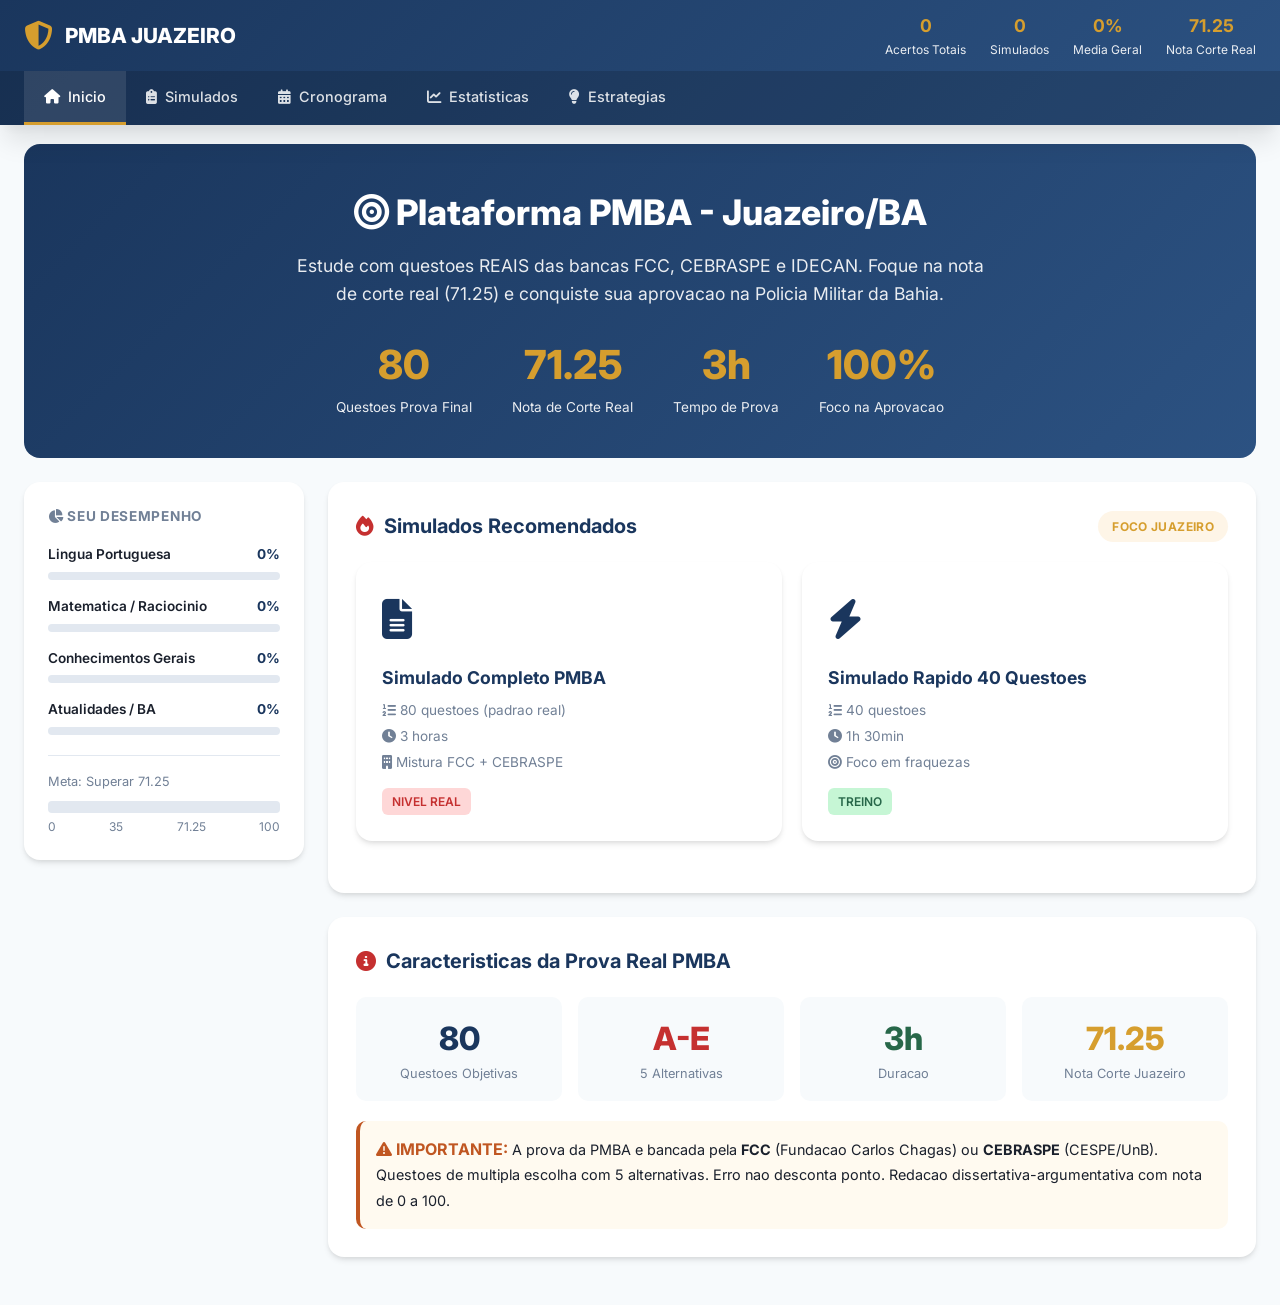
==== index.html @ 25fc880a "Update index.html" ====
<!DOCTYPE html>
<html lang="pt-BR">
<head>
    <meta charset="UTF-8">
    <meta name="viewport" content="width=device-width, initial-scale=1.0">
    <title>PMBA Juazeiro - Plataforma Definitiva de Estudos</title>
    <link href="https://fonts.googleapis.com/css2?family=Inter:wght@300;400;500;600;700;800;900&display=swap" rel="stylesheet">
    <link rel="stylesheet" href="https://cdnjs.cloudflare.com/ajax/libs/font-awesome/6.4.0/css/all.min.css">
    <style>
        :root {
            --primary: #1a365d; --primary-light: #2c5282; --accent: #c53030; --accent-light: #e53e3e;
            --success: #276749; --warning: #c05621; --gold: #d69e2e; --bg: #f7fafc; --card: #ffffff;
            --text: #1a202c; --text-muted: #718096; --border: #e2e8f0;
            --shadow: 0 4px 6px -1px rgba(0,0,0,0.1), 0 2px 4px -1px rgba(0,0,0,0.06);
            --shadow-lg: 0 20px 25px -5px rgba(0,0,0,0.1), 0 10px 10px -5px rgba(0,0,0,0.04);
        }
        * { margin: 0; padding: 0; box-sizing: border-box; }
        body { font-family: 'Inter', sans-serif; background: var(--bg); color: var(--text); line-height: 1.6; }
        .header {
            background: linear-gradient(135deg, var(--primary) 0%, var(--primary-light) 100%);
            color: white; padding: 0; position: fixed; width: 100%; top: 0; z-index: 1000;
            box-shadow: var(--shadow-lg);
        }
        .header-top { display: flex; align-items: center; justify-content: space-between; padding: 12px 24px; max-width: 1400px; margin: 0 auto; }
        .logo { display: flex; align-items: center; gap: 12px; font-weight: 800; font-size: 1.3rem; }
        .logo i { font-size: 1.8rem; color: var(--gold); }
        .header-stats { display: flex; gap: 24px; font-size: 0.85rem; }
        .header-stat { text-align: center; }
        .header-stat .value { font-weight: 700; font-size: 1.1rem; color: var(--gold); }
        .header-stat .label { opacity: 0.9; font-size: 0.75rem; }
        .nav-bar { background: rgba(0,0,0,0.15); padding: 0 24px; }
        .nav-links { display: flex; gap: 0; max-width: 1400px; margin: 0 auto; }
        .nav-link {
            padding: 14px 20px; color: rgba(255,255,255,0.85); text-decoration: none;
            font-weight: 500; font-size: 0.9rem; transition: all 0.3s; border-bottom: 3px solid transparent;
            cursor: pointer; display: flex; align-items: center; gap: 8px;
        }
        .nav-link:hover, .nav-link.active { color: white; background: rgba(255,255,255,0.1); border-bottom-color: var(--gold); }
        .main-content { margin-top: 120px; padding: 24px; max-width: 1400px; margin-left: auto; margin-right: auto; }
        .dashboard-grid { display: grid; grid-template-columns: 280px 1fr; gap: 24px; margin-bottom: 24px; }
        .sidebar-card { background: var(--card); border-radius: 16px; padding: 24px; box-shadow: var(--shadow); height: fit-content; }
        .sidebar-title { font-size: 0.85rem; font-weight: 700; text-transform: uppercase; color: var(--text-muted); letter-spacing: 0.05em; margin-bottom: 16px; }
        .progress-item { margin-bottom: 16px; }
        .progress-header { display: flex; justify-content: space-between; margin-bottom: 6px; font-size: 0.85rem; }
        .progress-header span:first-child { font-weight: 600; }
        .progress-header span:last-child { font-weight: 700; color: var(--primary); }
        .progress-bar { height: 8px; background: var(--border); border-radius: 4px; overflow: hidden; }
        .progress-fill { height: 100%; border-radius: 4px; transition: width 0.5s ease; }
        .progress-fill.red { background: linear-gradient(90deg, var(--accent), var(--accent-light)); }
        .progress-fill.orange { background: linear-gradient(90deg, var(--warning), #ed8936); }
        .progress-fill.green { background: linear-gradient(90deg, var(--success), #38a169); }
        .progress-fill.gold { background: linear-gradient(90deg, var(--gold), #ecc94b); }
        .main-area { display: flex; flex-direction: column; gap: 24px; }
        .card { background: var(--card); border-radius: 16px; padding: 28px; box-shadow: var(--shadow); transition: transform 0.2s, box-shadow 0.2s; }
        .card:hover { transform: translateY(-2px); box-shadow: var(--shadow-lg); }
        .card-header { display: flex; align-items: center; justify-content: space-between; margin-bottom: 20px; }
        .card-title { font-size: 1.25rem; font-weight: 700; color: var(--primary); display: flex; align-items: center; gap: 10px; }
        .card-title i { color: var(--accent); }
        .badge { padding: 6px 14px; border-radius: 20px; font-size: 0.75rem; font-weight: 700; text-transform: uppercase; letter-spacing: 0.03em; }
        .badge-red { background: #fed7d7; color: var(--accent); }
        .badge-green { background: #c6f6d5; color: var(--success); }
        .badge-gold { background: #fef5e7; color: var(--gold); }
        .badge-blue { background: #bee3f8; color: var(--primary-light); }
        .sim-info-grid { display: grid; grid-template-columns: repeat(4, 1fr); gap: 16px; margin-bottom: 24px; }
        .sim-info-box { background: linear-gradient(135deg, var(--primary) 0%, var(--primary-light) 100%); color: white; padding: 20px; border-radius: 12px; text-align: center; }
        .sim-info-box.alt { background: linear-gradient(135deg, var(--accent) 0%, var(--accent-light) 100%); }
        .sim-info-box.alt2 { background: linear-gradient(135deg, var(--success) 0%, #38a169 100%); }
        .sim-info-box.alt3 { background: linear-gradient(135deg, var(--gold) 0%, #ecc94b 100%); color: var(--primary); }
        .sim-info-box .number { font-size: 2rem; font-weight: 800; display: block; }
        .sim-info-box .label { font-size: 0.8rem; opacity: 0.9; }
        .question-container { display: none; }
        .question-container.active { display: block; }
        .question-header { display: flex; align-items: center; justify-content: space-between; padding: 16px 20px; background: var(--primary); color: white; border-radius: 12px 12px 0 0; }
        .question-number { font-weight: 700; font-size: 1.1rem; }
        .question-banca { font-size: 0.8rem; opacity: 0.9; }
        .question-body { padding: 24px; background: var(--card); border: 2px solid var(--border); border-top: none; border-radius: 0 0 12px 12px; }
        .question-text { font-size: 1.05rem; line-height: 1.7; margin-bottom: 20px; font-weight: 500; }
        .question-text pre { background: #f7fafc; padding: 16px; border-radius: 8px; border-left: 3px solid var(--primary); font-family: 'Inter', sans-serif; white-space: pre-wrap; margin-bottom: 16px; font-size: 0.95rem; }
        .alternatives { display: flex; flex-direction: column; gap: 12px; }
        .alternative { padding: 16px 20px; border: 2px solid var(--border); border-radius: 10px; cursor: pointer; transition: all 0.2s; display: flex; align-items: flex-start; gap: 12px; font-size: 0.95rem; }
        .alternative:hover { border-color: var(--primary-light); background: #ebf8ff; }
        .alternative.selected { border-color: var(--primary); background: #ebf8ff; }
        .alternative.correct { border-color: var(--success); background: #c6f6d5; }
        .alternative.wrong { border-color: var(--accent); background: #fed7d7; }
        .alt-letter { min-width: 32px; height: 32px; border-radius: 50%; background: var(--primary); color: white; display: flex; align-items: center; justify-content: center; font-weight: 700; font-size: 0.85rem; flex-shrink: 0; }
        .alternative.correct .alt-letter { background: var(--success); }
        .alternative.wrong .alt-letter { background: var(--accent); }
        .explanation { margin-top: 20px; padding: 20px; background: #f0fff4; border-left: 4px solid var(--success); border-radius: 0 8px 8px 0; display: none; }
        .explanation.show { display: block; }
        .explanation-title { font-weight: 700; color: var(--success); margin-bottom: 8px; }
        .explanation-text { color: var(--text); line-height: 1.7; }
        .explanation-cite { margin-top: 10px; font-size: 0.85rem; color: var(--text-muted); font-style: italic; }
        .btn { padding: 14px 28px; border: none; border-radius: 10px; font-weight: 700; font-size: 0.95rem; cursor: pointer; transition: all 0.2s; display: inline-flex; align-items: center; gap: 8px; font-family: 'Inter', sans-serif; }
        .btn-primary { background: var(--primary); color: white; }
        .btn-primary:hover { background: var(--primary-light); transform: translateY(-2px); }
        .btn-accent { background: var(--accent); color: white; }
        .btn-accent:hover { background: var(--accent-light); transform: translateY(-2px); }
        .btn-success { background: var(--success); color: white; }
        .btn-success:hover { background: #2f855a; transform: translateY(-2px); }
        .btn-outline { background: transparent; border: 2px solid var(--border); color: var(--text); }
        .btn-outline:hover { border-color: var(--primary); color: var(--primary); }
        .btn:disabled { opacity: 0.5; cursor: not-allowed; transform: none !important; }
        .actions-bar { display: flex; gap: 12px; margin-top: 24px; justify-content: center; }
        .results-overlay { display: none; position: fixed; top: 0; left: 0; width: 100%; height: 100%; background: rgba(0,0,0,0.7); z-index: 2000; align-items: center; justify-content: center; }
        .results-overlay.show { display: flex; }
        .results-modal { background: var(--card); border-radius: 20px; padding: 40px; max-width: 900px; width: 90%; max-height: 90vh; overflow-y: auto; box-shadow: var(--shadow-lg); }
        .results-header { text-align: center; margin-bottom: 32px; }
        .results-header h2 { font-size: 2rem; color: var(--primary); margin-bottom: 8px; }
        .results-header p { color: var(--text-muted); }
        .score-circle { width: 160px; height: 160px; border-radius: 50%; display: flex; flex-direction: column; align-items: center; justify-content: center; margin: 0 auto 24px; border: 8px solid var(--border); position: relative; }
        .score-circle.approved { border-color: var(--success); }
        .score-circle.rejected { border-color: var(--accent); }
        .score-value { font-size: 3rem; font-weight: 800; color: var(--primary); }
        .score-label { font-size: 0.85rem; color: var(--text-muted); font-weight: 600; }
        .results-grid { display: grid; grid-template-columns: repeat(3, 1fr); gap: 16px; margin-bottom: 24px; }
        .result-box { padding: 20px; border-radius: 12px; text-align: center; }
        .result-box.green { background: #f0fff4; }
        .result-box.red { background: #fff5f5; }
        .result-box.blue { background: #ebf8ff; }
        .result-box .value { font-size: 1.5rem; font-weight: 800; }
        .result-box .label { font-size: 0.8rem; color: var(--text-muted); margin-top: 4px; }
        .weakness-section { margin-top: 24px; }
        .weakness-title { font-weight: 700; font-size: 1.1rem; margin-bottom: 16px; color: var(--accent); }
        .weakness-list { display: flex; flex-direction: column; gap: 10px; }
        .weakness-item { display: flex; align-items: center; justify-content: space-between; padding: 14px 18px; background: #fff5f5; border-radius: 10px; border-left: 4px solid var(--accent); }
        .weakness-item .subject { font-weight: 600; }
        .weakness-item .score { font-weight: 700; color: var(--accent); }
        .study-plan-section { margin-top: 24px; padding: 24px; background: linear-gradient(135deg, #ebf8ff 0%, #f0fff4 100%); border-radius: 12px; }
        .study-plan-title { font-weight: 700; font-size: 1.1rem; margin-bottom: 16px; color: var(--primary); }
        .study-plan-grid { display: grid; grid-template-columns: repeat(2, 1fr); gap: 12px; }
        .study-plan-item { padding: 14px; background: white; border-radius: 8px; border-left: 4px solid var(--primary); }
        .study-plan-item .day { font-weight: 700; color: var(--primary); font-size: 0.85rem; }
        .study-plan-item .content { font-size: 0.9rem; margin-top: 4px; }
        .hero-section { background: linear-gradient(135deg, var(--primary) 0%, var(--primary-light) 100%); color: white; padding: 40px; border-radius: 16px; margin-bottom: 24px; text-align: center; }
        .hero-section h1 { font-size: 2.2rem; font-weight: 800; margin-bottom: 12px; }
        .hero-section p { font-size: 1.1rem; opacity: 0.9; max-width: 700px; margin: 0 auto 24px; }
        .hero-stats { display: flex; justify-content: center; gap: 40px; margin-top: 24px; }
        .hero-stat { text-align: center; }
        .hero-stat .num { font-size: 2.5rem; font-weight: 800; color: var(--gold); }
        .hero-stat .txt { font-size: 0.85rem; opacity: 0.9; }
        .section-title { font-size: 1.4rem; font-weight: 700; color: var(--primary); margin-bottom: 20px; display: flex; align-items: center; gap: 10px; }
        .simulados-grid { display: grid; grid-template-columns: repeat(3, 1fr); gap: 20px; margin-bottom: 24px; }
        .simulado-card { background: var(--card); border-radius: 16px; padding: 24px; box-shadow: var(--shadow); cursor: pointer; transition: all 0.3s; border: 2px solid transparent; }
        .simulado-card:hover { transform: translateY(-4px); box-shadow: var(--shadow-lg); border-color: var(--primary); }
        .simulado-card .icon { font-size: 2.5rem; color: var(--primary); margin-bottom: 12px; }
        .simulado-card h3 { font-size: 1.1rem; font-weight: 700; margin-bottom: 8px; color: var(--primary); }
        .simulado-card .info { font-size: 0.85rem; color: var(--text-muted); margin-bottom: 4px; }
        .simulado-card .tag { display: inline-block; padding: 4px 10px; border-radius: 6px; font-size: 0.75rem; font-weight: 600; margin-top: 10px; }
        .tag-fcc { background: #fed7d7; color: var(--accent); }
        .tag-cebraspe { background: #c6f6d5; color: var(--success); }
        .tag-idecan { background: #fef5e7; color: var(--gold); }
        .cronograma-table { width: 100%; border-collapse: collapse; margin-top: 16px; }
        .cronograma-table th { background: var(--primary); color: white; padding: 14px; text-align: left; font-weight: 600; font-size: 0.85rem; }
        .cronograma-table td { padding: 14px; border-bottom: 1px solid var(--border); font-size: 0.9rem; }
        .cronograma-table tr:hover { background: #f7fafc; }
        .cronograma-table .dia { font-weight: 700; color: var(--primary); }
        .cronograma-table .horas { font-weight: 700; color: var(--accent); }
        .dicas-grid { display: grid; grid-template-columns: repeat(2, 1fr); gap: 16px; }
        .dica-card { padding: 20px; background: var(--card); border-radius: 12px; border-left: 4px solid var(--gold); box-shadow: var(--shadow); }
        .dica-card h4 { font-weight: 700; color: var(--primary); margin-bottom: 8px; font-size: 0.95rem; }
        .dica-card p { font-size: 0.85rem; color: var(--text-muted); line-height: 1.6; }
        .hidden { display: none !important; }
        .timer-bar { position: fixed; top: 120px; right: 24px; background: var(--card); padding: 16px 24px; border-radius: 12px; box-shadow: var(--shadow-lg); z-index: 500; display: flex; align-items: center; gap: 12px; }
        .timer-bar i { font-size: 1.5rem; color: var(--accent); }
        .timer-bar .time { font-size: 1.3rem; font-weight: 700; font-family: 'Courier New', monospace; }
        .timer-bar.warning { animation: pulse 1s infinite; }
        @keyframes pulse { 0%, 100% { opacity: 1; } 50% { opacity: 0.5; } }
        .status-approved { background: #f0fff4; color: var(--success); padding: 16px; border-radius: 12px; }
        .status-rejected { background: #fff5f5; color: var(--accent); padding: 16px; border-radius: 12px; }
        .status-near { background: #fef5e7; color: var(--warning); padding: 16px; border-radius: 12px; }
        @media (max-width: 1024px) {
            .dashboard-grid { grid-template-columns: 1fr; }
            .simulados-grid { grid-template-columns: 1fr; }
            .sim-info-grid { grid-template-columns: repeat(2, 1fr); }
            .results-grid { grid-template-columns: 1fr; }
            .study-plan-grid { grid-template-columns: 1fr; }
            .dicas-grid { grid-template-columns: 1fr; }
            .hero-stats { flex-direction: column; gap: 20px; }
        }
        @media (max-width: 768px) {
            .header-stats { display: none; }
            .nav-links { overflow-x: auto; }
            .main-content { margin-top: 100px; padding: 16px; }
            .timer-bar { top: auto; bottom: 20px; right: 16px; left: 16px; justify-content: center; }
        }
    </style>
<base target="_blank">
</head>
<body>

<!-- HEADER -->
<div class="header">
    <div class="header-top">
        <div class="logo"><i class="fas fa-shield-alt"></i><span>PMBA JUAZEIRO</span></div>
        <div class="header-stats">
            <div class="header-stat"><div class="value" id="header-acertos">0</div><div class="label">Acertos Totais</div></div>
            <div class="header-stat"><div class="value" id="header-simulados">0</div><div class="label">Simulados</div></div>
            <div class="header-stat"><div class="value" id="header-media">0%</div><div class="label">Media Geral</div></div>
            <div class="header-stat"><div class="value" style="color: var(--gold);">71.25</div><div class="label">Nota Corte Real</div></div>
        </div>
    </div>
    <div class="nav-bar">
        <div class="nav-links">
            <a class="nav-link active" onclick="showSection('home')"><i class="fas fa-home"></i> Inicio</a>
            <a class="nav-link" onclick="showSection('simulados')"><i class="fas fa-clipboard-list"></i> Simulados</a>
            <a class="nav-link" onclick="showSection('cronograma')"><i class="fas fa-calendar-alt"></i> Cronograma</a>
            <a class="nav-link" onclick="showSection('estatisticas')"><i class="fas fa-chart-line"></i> Estatisticas</a>
            <a class="nav-link" onclick="showSection('dicas')"><i class="fas fa-lightbulb"></i> Estrategias</a>
        </div>
    </div>
</div>

<!-- TIMER -->
<div class="timer-bar hidden" id="timer-bar"><i class="fas fa-clock"></i><span class="time" id="timer-display">00:00</span></div>

<!-- MAIN -->
<div class="main-content">

<!-- HOME -->
<div id="section-home">
    <div class="hero-section">
        <h1><i class="fas fa-bullseye"></i> Plataforma PMBA - Juazeiro/BA</h1>
        <p>Estude com questoes REAIS das bancas FCC, CEBRASPE e IDECAN. Foque na nota de corte real (71.25) e conquiste sua aprovacao na Policia Militar da Bahia.</p>
        <div class="hero-stats">
            <div class="hero-stat"><div class="num">80</div><div class="txt">Questoes Prova Final</div></div>
            <div class="hero-stat"><div class="num">71.25</div><div class="txt">Nota de Corte Real</div></div>
            <div class="hero-stat"><div class="num">3h</div><div class="txt">Tempo de Prova</div></div>
            <div class="hero-stat"><div class="num">100%</div><div class="txt">Foco na Aprovacao</div></div>
        </div>
    </div>
    <div class="dashboard-grid">
        <div class="sidebar-card">
            <div class="sidebar-title"><i class="fas fa-chart-pie"></i> Seu Desempenho</div>
            <div class="progress-item">
                <div class="progress-header"><span>Lingua Portuguesa</span><span id="prog-port">0%</span></div>
                <div class="progress-bar"><div class="progress-fill red" id="bar-port" style="width:0%"></div></div>
            </div>
            <div class="progress-item">
                <div class="progress-header"><span>Matematica / Raciocinio</span><span id="prog-mat">0%</span></div>
                <div class="progress-bar"><div class="progress-fill orange" id="bar-mat" style="width:0%"></div></div>
            </div>
            <div class="progress-item">
                <div class="progress-header"><span>Conhecimentos Gerais</span><span id="prog-geral">0%</span></div>
                <div class="progress-bar"><div class="progress-fill green" id="bar-geral" style="width:0%"></div></div>
            </div>
            <div class="progress-item">
                <div class="progress-header"><span>Atualidades / BA</span><span id="prog-atual">0%</span></div>
                <div class="progress-bar"><div class="progress-fill gold" id="bar-atual" style="width:0%"></div></div>
            </div>
            <div style="margin-top:20px;padding-top:16px;border-top:1px solid var(--border);">
                <div style="font-size:0.8rem;color:var(--text-muted);margin-bottom:8px;">Meta: Superar 71.25</div>
                <div class="progress-bar" style="height:12px;"><div class="progress-fill green" id="bar-meta" style="width:0%;background:linear-gradient(90deg,var(--accent),var(--gold),var(--success))"></div></div>
                <div style="display:flex;justify-content:space-between;font-size:0.75rem;margin-top:4px;color:var(--text-muted);"><span>0</span><span>35</span><span>71.25</span><span>100</span></div>
            </div>
        </div>
        <div class="main-area">
            <div class="card">
                <div class="card-header"><div class="card-title"><i class="fas fa-fire"></i> Simulados Recomendados</div><span class="badge badge-gold">Foco Juazeiro</span></div>
                <div class="simulados-grid" style="grid-template-columns:repeat(2,1fr);">
                    <div class="simulado-card" onclick="startSimulado('completo')">
                        <div class="icon"><i class="fas fa-file-alt"></i></div>
                        <h3>Simulado Completo PMBA</h3>
                        <div class="info"><i class="fas fa-list-ol"></i> 80 questoes (padrao real)</div>
                        <div class="info"><i class="fas fa-clock"></i> 3 horas</div>
                        <div class="info"><i class="fas fa-building"></i> Mistura FCC + CEBRASPE</div>
                        <span class="tag tag-fcc">NIVEL REAL</span>
                    </div>
                    <div class="simulado-card" onclick="startSimulado('parcial')">
                        <div class="icon"><i class="fas fa-bolt"></i></div>
                        <h3>Simulado Rapido 40 Questoes</h3>
                        <div class="info"><i class="fas fa-list-ol"></i> 40 questoes</div>
                        <div class="info"><i class="fas fa-clock"></i> 1h 30min</div>
                        <div class="info"><i class="fas fa-bullseye"></i> Foco em fraquezas</div>
                        <span class="tag tag-cebraspe">TREINO</span>
                    </div>
                </div>
            </div>
            <div class="card">
                <div class="card-header"><div class="card-title"><i class="fas fa-info-circle"></i> Caracteristicas da Prova Real PMBA</div></div>
                <div style="display:grid;grid-template-columns:repeat(4,1fr);gap:16px;">
                    <div style="text-align:center;padding:16px;background:#f7fafc;border-radius:10px;"><div style="font-size:2rem;font-weight:800;color:var(--primary);">80</div><div style="font-size:0.8rem;color:var(--text-muted);">Questoes Objetivas</div></div>
                    <div style="text-align:center;padding:16px;background:#f7fafc;border-radius:10px;"><div style="font-size:2rem;font-weight:800;color:var(--accent);">A-E</div><div style="font-size:0.8rem;color:var(--text-muted);">5 Alternativas</div></div>
                    <div style="text-align:center;padding:16px;background:#f7fafc;border-radius:10px;"><div style="font-size:2rem;font-weight:800;color:var(--success);">3h</div><div style="font-size:0.8rem;color:var(--text-muted);">Duracao</div></div>
                    <div style="text-align:center;padding:16px;background:#f7fafc;border-radius:10px;"><div style="font-size:2rem;font-weight:800;color:var(--gold);">71.25</div><div style="font-size:0.8rem;color:var(--text-muted);">Nota Corte Juazeiro</div></div>
                </div>
                <div style="margin-top:20px;padding:16px;background:#fffaf0;border-radius:10px;border-left:4px solid var(--warning);">
                    <strong style="color:var(--warning);"><i class="fas fa-exclamation-triangle"></i> IMPORTANTE:</strong>
                    <span style="font-size:0.9rem;"> A prova da PMBA e bancada pela <strong>FCC</strong> (Fundacao Carlos Chagas) ou <strong>CEBRASPE</strong> (CESPE/UnB). Questoes de multipla escolha com 5 alternativas. Erro nao desconta ponto. Redacao dissertativa-argumentativa com nota de 0 a 100.</span>
                </div>
            </div>
        </div>
    </div>
</div>

<!-- SIMULADOS -->
<div id="section-simulados" class="hidden">
    <div class="section-title"><i class="fas fa-clipboard-list"></i> Simulados Disponiveis</div>
    <div class="simulados-grid">
        <div class="simulado-card" onclick="startSimulado('completo')"><div class="icon"><i class="fas fa-file-alt"></i></div><h3>Simulado Completo PMBA</h3><div class="info"><i class="fas fa-list-ol"></i> 80 questoes (padrao FCC/CEBRASPE)</div><div class="info"><i class="fas fa-clock"></i> 3 horas</div><div class="info"><i class="fas fa-percentage"></i> Nota de corte: 71.25</div><span class="tag tag-fcc">NIVEL REAL</span></div>
        <div class="simulado-card" onclick="startSimulado('parcial')"><div class="icon"><i class="fas fa-bolt"></i></div><h3>Simulado Rapido 40 Questoes</h3><div class="info"><i class="fas fa-list-ol"></i> 40 questoes</div><div class="info"><i class="fas fa-clock"></i> 1h 30min</div><div class="info"><i class="fas fa-bullseye"></i> Foco em pontos fracos</div><span class="tag tag-cebraspe">TREINO</span></div>
        <div class="simulado-card" onclick="startSimulado('portugues')"><div class="icon"><i class="fas fa-book"></i></div><h3>Lingua Portuguesa - 20 Questoes</h3><div class="info"><i class="fas fa-list-ol"></i> 20 questoes FCC/CEBRASPE</div><div class="info"><i class="fas fa-clock"></i> 45 minutos</div><div class="info"><i class="fas fa-pen"></i> Interpretacao + Gramatica</div><span class="tag tag-idecan">DISCIPLINA</span></div>
        <div class="simulado-card" onclick="startSimulado('matematica')"><div class="icon"><i class="fas fa-calculator"></i></div><h3>Matematica / Raciocinio Logico</h3><div class="info"><i class="fas fa-list-ol"></i> 20 questoes</div><div class="info"><i class="fas fa-clock"></i> 45 minutos</div><div class="info"><i class="fas fa-brain"></i> Problemas + Logica</div><span class="tag tag-idecan">DISCIPLINA</span></div>
        <div class="simulado-card" onclick="startSimulado('geral')"><div class="icon"><i class="fas fa-globe"></i></div><h3>Conhecimentos Gerais + Atualidades</h3><div class="info"><i class="fas fa-list-ol"></i> 20 questoes</div><div class="info"><i class="fas fa-clock"></i> 30 minutos</div><div class="info"><i class="fas fa-map-marker-alt"></i> Foco na Bahia</div><span class="tag tag-fcc">DISCIPLINA</span></div>
        <div class="simulado-card" onclick="startSimulado('redacao')"><div class="icon"><i class="fas fa-pen-fancy"></i></div><h3>Simulado de Redacao</h3><div class="info"><i class="fas fa-file-word"></i> 1 tema dissertativo</div><div class="info"><i class="fas fa-clock"></i> 2 horas</div><div class="info"><i class="fas fa-star"></i> Autoavaliacao estruturada</div><span class="tag tag-cebraspe">REDACAO</span></div>
    </div>
</div>

<!-- CRONOGRAMA -->
<div id="section-cronograma" class="hidden">
    <div class="section-title"><i class="fas fa-calendar-alt"></i> Cronograma de Estudos - Estrategia Aprovacao</div>
    <div class="card">
        <div class="card-header"><div class="card-title"><i class="fas fa-calendar-week"></i> Plano Semanal (6 dias de estudo + 1 revisao)</div><span class="badge badge-blue">6h/dia recomendado</span></div>
        <table class="cronograma-table">
            <thead><tr><th>Dia</th><th>Manha (3h)</th><th>Tarde (2h)</th><th>Noite (1h)</th><th>Total</th></tr></thead>
            <tbody>
                <tr><td class="dia">Segunda</td><td>Lingua Portuguesa - Interpretacao textual</td><td>Matematica - Problemas do dia-a-dia</td><td>Revisao flashcards</td><td class="horas">6h</td></tr>
                <tr><td class="dia">Terca</td><td>Lingua Portuguesa - Gramatica (regencia, concordancia)</td><td>Raciocinio Logico - Diagramas e tabelas</td><td>Questoes FCC passadas</td><td class="horas">6h</td></tr>
                <tr><td class="dia">Quarta</td><td>Conhecimentos Gerais - Historia do Brasil</td><td>Conhecimentos Gerais - Geografia</td><td>Simulado rapido (20 questoes)</td><td class="horas">6h</td></tr>
                <tr><td class="dia">Quinta</td><td>Atualidades - Noticias semana Bahia</td><td>Atualidades - Politica nacional</td><td>Redacao - Estrutura dissertativa</td><td class="horas">6h</td></tr>
                <tr><td class="dia">Sexta</td><td>Simulado completo (80 questoes)</td><td>Correcao e analise de erros</td><td>Revisar questoes erradas</td><td class="horas">6h</td></tr>
                <tr><td class="dia">Sabado</td><td>Redacao completa (tema atual)</td><td>Revisao geral da semana</td><td>Descanso / Leitura leve</td><td class="horas">4h</td></tr>
                <tr><td class="dia">Domingo</td><td colspan="3" style="text-align:center;color:var(--success);font-weight:600;"><i class="fas fa-check-circle"></i> REVISAO GERAL + SIMULADO COMPLETO (manha)</td><td class="horas">3h</td></tr>
            </tbody>
        </table>
    </div>
    <div class="card" style="margin-top:20px;">
        <div class="card-header"><div class="card-title"><i class="fas fa-bullseye"></i> Estrategia por Disciplina (Peso na Prova)</div></div>
        <div style="display:grid;grid-template-columns:repeat(3,1fr);gap:16px;">
            <div style="padding:20px;background:linear-gradient(135deg,#ebf8ff,#f0fff4);border-radius:12px;"><div style="font-weight:700;color:var(--primary);margin-bottom:8px;"><i class="fas fa-book"></i> Lingua Portuguesa (20 questoes)</div><div style="font-size:0.85rem;color:var(--text-muted);line-height:1.6;"><strong>Foco:</strong> Interpretacao textual (50%), gramatica (30%), ortografia (20%).<br><strong>Banca:</strong> FCC adora textos longos com questoes de inferencia.<br><strong>Meta:</strong> Acertar 16/20 (80%)</div></div>
            <div style="padding:20px;background:linear-gradient(135deg,#fef5e7,#fffaf0);border-radius:12px;"><div style="font-weight:700;color:var(--warning);margin-bottom:8px;"><i class="fas fa-calculator"></i> Matematica (15 questoes)</div><div style="font-size:0.85rem;color:var(--text-muted);line-height:1.6;"><strong>Foco:</strong> Problemas do cotidiano, porcentagem, regra de tres, juros simples.<br><strong>Banca:</strong> CEBRASPE gosta de questoes com "dados insuficientes".<br><strong>Meta:</strong> Acertar 10/15 (67%)</div></div>
            <div style="padding:20px;background:linear-gradient(135deg,#fff5f5,#fed7d7);border-radius:12px;"><div style="font-weight:700;color:var(--accent);margin-bottom:8px;"><i class="fas fa-brain"></i> Raciocinio Logico (10 questoes)</div><div style="font-size:0.85rem;color:var(--text-muted);line-height:1.6;"><strong>Foco:</strong> Proposicoes logicas, diagramas de Venn, sequencias logicas.<br><strong>Banca:</strong> FCC exige raciocinio rapido e preciso.<br><strong>Meta:</strong> Acertar 7/10 (70%)</div></div>
            <div style="padding:20px;background:linear-gradient(135deg,#f0fff4,#c6f6d5);border-radius:12px;"><div style="font-weight:700;color:var(--success);margin-bottom:8px;"><i class="fas fa-globe-americas"></i> Conhecimentos Gerais (20 questoes)</div><div style="font-size:0.85rem;color:var(--text-muted);line-height:1.6;"><strong>Foco:</strong> Historia do Brasil, Geografia, Ciencias basicas.<br><strong>Banca:</strong> CEBRASPE cobra conhecimento amplo e atual.<br><strong>Meta:</strong> Acertar 14/20 (70%)</div></div>
            <div style="padding:20px;background:linear-gradient(135deg,#e6fffa,#b2f5ea);border-radius:12px;"><div style="font-weight:700;color:#234e52;margin-bottom:8px;"><i class="fas fa-newspaper"></i> Atualidades (10 questoes)</div><div style="font-size:0.85rem;color:var(--text-muted);line-height:1.6;"><strong>Foco:</strong> Politica, economia, saude, educacao. Ultimos 12 meses.<br><strong>Banca:</strong> FCC contextualiza com a Bahia.<br><strong>Meta:</strong> Acertar 7/10 (70%)</div></div>
            <div style="padding:20px;background:linear-gradient(135deg,#faf5ff,#e9d8fd);border-radius:12px;"><div style="font-weight:700;color:#553c9a;margin-bottom:8px;"><i class="fas fa-pen-fancy"></i> Redacao (Nota 0-100)</div><div style="font-size:0.85rem;color:var(--text-muted);line-height:1.6;"><strong>Foco:</strong> Estrutura dissertativa-argumentativa, repertorio, coesao.<br><strong>Banca:</strong> FCC avalia: estrutura, argumentacao, gramatica.<br><strong>Meta:</strong> Nota minima 70 (acima da media)</div></div>
        </div>
    </div>
</div>

<!-- ESTATISTICAS -->
<div id="section-estatisticas" class="hidden">
    <div class="section-title"><i class="fas fa-chart-line"></i> Analise de Desempenho</div>
    <div class="card">
        <div class="card-header"><div class="card-title"><i class="fas fa-history"></i> Historico de Simulados</div></div>
        <div id="historico-container">
            <p style="text-align:center;color:var(--text-muted);padding:40px;"><i class="fas fa-clipboard-list" style="font-size:3rem;margin-bottom:16px;display:block;"></i>Nenhum simulado realizado ainda. Faca seu primeiro simulado para ver a analise completa!</p>
        </div>
    </div>
</div>

<!-- DICAS -->
<div id="section-dicas" class="hidden">
    <div class="section-title"><i class="fas fa-lightbulb"></i> Estrategias de Aprovacao</div>
    <div class="dicas-grid">
        <div class="dica-card"><h4><i class="fas fa-clock"></i> Gestao do Tempo na Prova</h4><p>80 questoes em 3h = 2min15s por questao. Reserve 20min para revisao. Nao gaste mais de 3min em uma questao. Marque e volte depois. Redacao: 30min para projeto, 60min para texto, 30min revisao.</p></div>
        <div class="dica-card"><h4><i class="fas fa-brain"></i> Tecnica de Eliminacao (FCC)</h4><p>A FCC ama colocar 2 alternativas claramente erradas, 1 quase certa e 2 plausiveis. Elimine as obvias primeiro. Entre as 2 restantes, escolha a mais COMPLETA e PRECISA. Cuidado com "sempre" e "nunca".</p></div>
        <div class="dica-card"><h4><i class="fas fa-exclamation-circle"></i> Pegadinhas CEBRASPE</h4><p>CEBRASPE usa "CERTO/ERRADO" com afirmacoes que sao PARCIALMENTE verdadeiras. Se uma virgula estiver errada, a afirmacao toda e ERRADA. Leia TODAS as alternativas antes de marcar.</p></div>
        <div class="dica-card"><h4><i class="fas fa-map-marker-alt"></i> Foco na Bahia</h4><p>Questoes de atualidades da PMBA sempre contextualizam com a Bahia. Acompanhe: Portal da Transparencia BA, SECULT, SEINFRA. Eventos como Lavagem do Bonfim, Festa de Iemanja, politica local de Juazeiro.</p></div>
        <div class="dica-card"><h4><i class="fas fa-book-open"></i> Leitura Diaria Obrigatoria</h4><p>Leia 1 editorial de jornal por dia (Folha, Estadao, Correio). Isso melhora interpretacao textual E atualidades. Anote palavras desconhecidas. Releia o texto antes de responder.</p></div>
        <div class="dica-card"><h4><i class="fas fa-calculator"></i> Matematica: Formulas na Ponta da Lingua</h4><p>Memorize: Juros simples (J=C.i.t), Porcentagem, Regra de tres, Media ponderada, Areas basicas. CEBRASPE cobra aplicacao direta. Nao perca tempo deduzindo formulas na prova.</p></div>
        <div class="dica-card"><h4><i class="fas fa-pen"></i> Redacao: Estrutura de Ouro</h4><p>1 paragrafo: contextualizacao + tese. 2-3: argumentos com exemplos. 4: proposta de intervencao com 5 elementos (agente, acao, modo, efeito, fundamento). Conclusao: retomada da tese.</p></div>
        <div class="dica-card"><h4><i class="fas fa-heart"></i> Saude Mental e Nota</h4><p>Durma 7-8h. Estude no mesmo horario da prova (manha). Faca pausa a cada 50min. Exercicio fisico leve aumenta concentracao. Evite redes sociais durante os estudos. Sua familia em Senhor do Bonfim acredita em voce!</p></div>
    </div>
</div>

<!-- SIMULADO AREA -->
<div id="simulado-area" class="hidden">
    <div class="sim-info-grid">
        <div class="sim-info-box"><span class="number" id="sim-q-total">80</span><span class="label">Questoes</span></div>
        <div class="sim-info-box alt"><span class="number" id="sim-q-atual">1</span><span class="label">Atual</span></div>
        <div class="sim-info-box alt2"><span class="number" id="sim-acertos">0</span><span class="label">Acertos</span></div>
        <div class="sim-info-box alt3"><span class="number" id="sim-nota">0</span><span class="label">Nota</span></div>
    </div>
    <div id="questions-container"></div>
    <div class="actions-bar">
        <button class="btn btn-outline" onclick="prevQuestion()" id="btn-prev"><i class="fas fa-chevron-left"></i> Anterior</button>
        <button class="btn btn-primary" onclick="confirmAnswer()" id="btn-confirm"><i class="fas fa-check"></i> Confirmar Resposta</button>
        <button class="btn btn-success hidden" onclick="nextQuestion()" id="btn-next">Proxima <i class="fas fa-chevron-right"></i></button>
        <button class="btn btn-accent hidden" onclick="finishSimulado()" id="btn-finish"><i class="fas fa-flag-checkered"></i> Finalizar Simulado</button>
    </div>
</div>

<!-- RESULTS MODAL -->
<div class="results-overlay" id="results-overlay">
    <div class="results-modal">
        <div class="results-header">
            <h2><i class="fas fa-chart-bar"></i> Resultado do Simulado</h2>
            <p>Analise completa do seu desempenho - PMBA Juazeiro</p>
        </div>
        <div class="score-circle" id="score-circle"><span class="score-value" id="final-score">0</span><span class="score-label">Pontos</span></div>
        <div class="results-grid">
            <div class="result-box green"><div class="value" id="res-acertos">0</div><div class="label">Acertos</div></div>
            <div class="result-box red"><div class="value" id="res-erros">0</div><div class="label">Erros</div></div>
            <div class="result-box blue"><div class="value" id="res-percent">0%</div><div class="label">Aproveitamento</div></div>
        </div>
        <div style="text-align:center;margin-bottom:24px;" id="status-box">
            <div style="font-size:1.3rem;font-weight:700;" id="status-text"></div>
            <div style="font-size:0.9rem;color:var(--text-muted);margin-top:4px;" id="status-sub"></div>
        </div>
        <div class="weakness-section">
            <div class="weakness-title"><i class="fas fa-exclamation-triangle"></i> Pontos Fracos Identificados</div>
            <div class="weakness-list" id="weakness-list"></div>
        </div>
        <div class="study-plan-section">
            <div class="study-plan-title"><i class="fas fa-calendar-check"></i> Plano de Estudo Personalizado (Proximos 7 Dias)</div>
            <div class="study-plan-grid" id="study-plan-grid"></div>
        </div>
        <div style="display:flex;gap:12px;justify-content:center;margin-top:32px;">
            <button class="btn btn-primary" onclick="closeResults()"><i class="fas fa-redo"></i> Novo Simulado</button>
            <button class="btn btn-outline" onclick="showSection('estatisticas');closeResults();"><i class="fas fa-chart-line"></i> Ver Estatisticas</button>
        </div>
    </div>
</div>

</div>

<script>
// ============================================================
// BANCO DE QUESTOES REAIS - PARTE 2: Raciocinio, Gerais, Atualidades
// ============================================================

const questionBank = {
raciocinio: [
{
    id: "R001", banca: "FCC", ano: "2022", concurso: "PMBA - Soldado",
    enunciado: "Em uma fila de policiais, Joao esta a frente de Pedro. Carlos esta atras de Pedro. Quem esta no meio?",
    alternativas: ["A) Joao","B) Pedro","C) Carlos","D) Nao e possivel determinar","E) Joao e Carlos"],
    gabarito: 1,
    explicacao: "Ordem: Joao (frente) -> Pedro (meio) -> Carlos (atras). Pedro esta no meio.",
    assunto: "Raciocinio Logico - Ordenacao"
},
{
    id: "R002", banca: "CEBRASPE", ano: "2023", concurso: "PMPE - Soldado",
    enunciado: "Se todo policial e honesto e alguns cidadaos sao policiais, entao:",
    alternativas: ["A) Todo cidadao e honesto.","B) Alguns cidadaos sao honestos.","C) Nenhum cidadao e honesto.","D) Todo honesto e policial.","E) Nenhum policial e cidadao."],
    gabarito: 1,
    explicacao: "Silogismo: Todo P -> H. Alguns C sao P. Logo: alguns C sao H.",
    assunto: "Raciocinio Logico - Silogismos"
},
{
    id: "R003", banca: "FCC", ano: "2023", concurso: "PMBA - Soldado",
    enunciado: "Complete a sequencia logica: 2, 6, 12, 20, 30, ?",
    alternativas: ["A) 36","B) 40","C) 42","D) 44","E) 48"],
    gabarito: 2,
    explicacao: "Padrao: 1x2=2, 2x3=6, 3x4=12, 4x5=20, 5x6=30. Proximo: 6x7=42.",
    assunto: "Raciocinio Logico - Sequencias Numericas"
},
{
    id: "R004", banca: "CEBRASPE", ano: "2022", concurso: "PMAL - Soldado",
    enunciado: "Se A = B e B = C, entao:",
    alternativas: ["A) A pode ser diferente de C.","B) A e igual a C.","C) B e diferente de A.","D) C e maior que A.","E) Nao e possivel estabelecer relacao."],
    gabarito: 1,
    explicacao: "Propriedade transitiva da igualdade: se A = B e B = C, entao A = C.",
    assunto: "Raciocinio Logico - Relacoes"
},
{
    id: "R005", banca: "FCC", ano: "2023", concurso: "PMBA - Soldado",
    enunciado: "Em um diagrama de Venn, se o conjunto A representa 'policiais' e o conjunto B representa 'formados em direito', a intersecao A ∩ B representa:",
    alternativas: ["A) Todos os policiais.","B) Todos os formados em direito.","C) Policiais que NAO sao formados em direito.","D) Policiais que SAO formados em direito.","E) Pessoas que NAO sao policiais nem formadas em direito."],
    gabarito: 3,
    explicacao: "A ∩ B representa elementos que pertencem AMBOS aos conjuntos: policiais que sao formados em direito.",
    assunto: "Raciocinio Logico - Conjuntos"
},
{
    id: "R006", banca: "CEBRASPE", ano: "2023", concurso: "PMPE - Soldado",
    enunciado: "Analise: 'Se chover, entao o policial usara capa de chuva.' A negacao logica e:",
    alternativas: ["A) Se nao chover, entao o policial nao usara capa.","B) Chove e o policial nao usa capa.","C) Nao chove ou o policial usa capa.","D) Se o policial usar capa, entao chove.","E) Nao chove e o policial usa capa."],
    gabarito: 1,
    explicacao: "Negacao de p -> q e p E ~q. Portanto: 'Chove E o policial nao usa capa'.",
    assunto: "Raciocinio Logico - Proposicoes Compostas"
},
{
    id: "R007", banca: "FCC", ano: "2022", concurso: "PMBA - Soldado",
    enunciado: "Se em uma escala 2 cm representam 5 km, quantos centimetros representarao 20 km?",
    alternativas: ["A) 6 cm","B) 7 cm","C) 8 cm","D) 9 cm","E) 10 cm"],
    gabarito: 2,
    explicacao: "Regra de tres: 2 cm -> 5 km; x cm -> 20 km. x = (2 x 20) / 5 = 8 cm.",
    assunto: "Raciocinio Logico - Escala"
},
{
    id: "R008", banca: "CEBRASPE", ano: "2023", concurso: "PMAL - Soldado",
    enunciado: "Todos os policiais da corporacao X sao altos. Joao nao e alto. Logo:",
    alternativas: ["A) Joao e policial da corporacao X.","B) Joao pode ser policial da corporacao X.","C) Joao nao e policial da corporacao X.","D) Joao e policial de outra corporacao.","E) Nao e possivel concluir nada sobre Joao."],
    gabarito: 2,
    explicacao: "Silogismo: Todo P da corp X -> alto. Joao nao e alto. Logo: Joao nao e policial da corp X.",
    assunto: "Raciocinio Logico - Silogismos"
},
{
    id: "R009", banca: "FCC", ano: "2023", concurso: "PMBA - Soldado",
    enunciado: "Complete a sequencia logica: AZ, BY, CX, DW, ?",
    alternativas: ["A) EV","B) EU","C) FT","D) FV","E) EV"],
    gabarito: 0,
    explicacao: "Padrao: A(1)Z(26), B(2)Y(25), C(3)X(24), D(4)W(23). Proximo: E(5)V(22).",
    assunto: "Raciocinio Logico - Sequencias Alfabeticas"
},
{
    id: "R010", banca: "CEBRASPE", ano: "2022", concurso: "PMPE - Soldado",
    enunciado: "Se 'Todo policial e honesto' e verdadeira, entao e FALSA a proposicao:",
    alternativas: ["A) Nenhum policial e honesto.","B) Alguns policiais sao honestos.","C) Todo honesto e policial.","D) Alguns honestos sao policiais.","E) Nenhum honesto e policial."],
    gabarito: 0,
    explicacao: "Se 'Todo policial e honesto' e verdadeira, 'Nenhum policial e honesto' e necessariamente FALSA.",
    assunto: "Raciocinio Logico - Quantificadores"
},
{
    id: "R011", banca: "FCC", ano: "2023", concurso: "PMBA - Soldado",
    enunciado: "Se A e irmao de B, B e irmao de C, e A nao e irmao de C, qual e a relacao entre A e C?",
    alternativas: ["A) A e C sao primos.","B) A e C sao irmaos.","C) A e C sao primos ou irmaos uterinos.","D) A e C sao primos uterinos.","E) Nao e possivel determinar."],
    gabarito: 2,
    explicacao: "Se A e irmao de B e B e irmao de C, mas A nao e irmao de C, entao A e C sao primos (filhos de irmaos) ou irmaos uterinos.",
    assunto: "Raciocinio Logico - Relacoes Familiares"
},
{
    id: "R012", banca: "CEBRASPE", ano: "2023", concurso: "PMAL - Soldado",
    enunciado: "Em uma operacao, 5 policiais precisam se comunicar entre si por radio. Quantas comunicacoes distintas (de um para outro) sao possiveis?",
    alternativas: ["A) 10","B) 15","C) 20","D) 25","E) 30"],
    gabarito: 2,
    explicacao: "Se comunicacao e direcional (A fala com B diferente de B fala com A): 5 x 4 = 20.",
    assunto: "Raciocinio Logico - Combinatoria"
},
{
    id: "R013", banca: "FCC", ano: "2022", concurso: "PMBA - Soldado",
    enunciado: "Se hoje e terca-feira, que dia sera daqui a 100 dias?",
    alternativas: ["A) Segunda","B) Terca","C) Quarta","D) Quinta","E) Sexta"],
    gabarito: 3,
    explicacao: "100 / 7 = 14 resto 2. Terca + 2 dias = Quinta-feira.",
    assunto: "Raciocinio Logico - Calendario"
},
{
    id: "R014", banca: "CEBRASPE", ano: "2023", concurso: "PMPE - Soldado",
    enunciado: "Tres amigos - Ana, Bruno e Carlos - tem profissoes diferentes: medico, engenheiro e policial. Ana nao e medico. Bruno nao e engenheiro. Carlos e policial. Qual e a profissao de Ana?",
    alternativas: ["A) Medica","B) Engenheira","C) Policial","D) Nao e possivel determinar","E) Advogada"],
    gabarito: 1,
    explicacao: "Carlos = policial. Ana nao e medica -> Ana e engenheira. Bruno = medico.",
    assunto: "Raciocinio Logico - Logica de Associacao"
},
{
    id: "R015", banca: "FCC", ano: "2023", concurso: "PMBA - Soldado",
    enunciado: "Complete: 1, 1, 2, 3, 5, 8, 13, ?",
    alternativas: ["A) 18","B) 19","C) 20","D) 21","E) 22"],
    gabarito: 3,
    explicacao: "Sequencia de Fibonacci: cada termo e a soma dos dois anteriores. 8 + 13 = 21.",
    assunto: "Raciocinio Logico - Sequencias Numericas"
},
{
    id: "R016", banca: "CEBRASPE", ano: "2022", concurso: "PMAL - Soldado",
    enunciado: "Se 'Nenhum policial e desonesto' e verdadeira, qual proposicao e necessariamente verdadeira?",
    alternativas: ["A) Todo policial e honesto.","B) Alguns policiais sao desonestos.","C) Nenhum honesto e policial.","D) Alguns desonestos sao policiais.","E) Todo desonesto e policial."],
    gabarito: 0,
    explicacao: "'Nenhum policial e desonesto' = 'Todo policial e honesto' (equivalente por conversao).",
    assunto: "Raciocinio Logico - Equivalencias Logicas"
},
{
    id: "R017", banca: "FCC", ano: "2023", concurso: "PMBA - Soldado",
    enunciado: "Um policial percorre 15 km a leste, depois 8 km ao norte, depois 15 km a oeste e 8 km ao sul. A que distancia do ponto de partida ele esta?",
    alternativas: ["A) 0 km","B) 8 km","C) 15 km","D) 23 km","E) 30 km"],
    gabarito: 0,
    explicacao: "15 leste + 15 oeste = 0. 8 norte + 8 sul = 0. Voltou ao ponto de partida: 0 km.",
    assunto: "Raciocinio Logico - Orientacao Espacial"
},
{
    id: "R018", banca: "CEBRASPE", ano: "2023", concurso: "PMPE - Soldado",
    enunciado: "Se P -> Q e falsa, entao:",
    alternativas: ["A) P e verdadeira e Q e verdadeira.","B) P e falsa e Q e falsa.","C) P e verdadeira e Q e falsa.","D) P e falsa e Q e verdadeira.","E) Nao e possivel determinar."],
    gabarito: 2,
    explicacao: "Condicional P -> Q so e FALSA quando P e verdadeira E Q e falsa.",
    assunto: "Raciocinio Logico - Tabela Verdade"
},
{
    id: "R019", banca: "FCC", ano: "2022", concurso: "PMBA - Soldado",
    enunciado: "Em uma prova com 80 questoes, um candidato acertou 60. Qual e a porcentagem de acertos?",
    alternativas: ["A) 65%","B) 70%","C) 75%","D) 80%","E) 85%"],
    gabarito: 2,
    explicacao: "60 / 80 = 0,75 = 75%.",
    assunto: "Raciocinio Logico - Porcentagem"
},
{
    id: "R020", banca: "CEBRASPE", ano: "2023", concurso: "PMAL - Soldado",
    enunciado: "Se todos os soldados da turma A passaram no tiro e Joao e soldado da turma A, entao:",
    alternativas: ["A) Joao pode ter passado no tiro.","B) Joao passou no tiro.","C) Joao nao passou no tiro.","D) Nem todo soldado da turma A passou no tiro.","E) Joao nao e soldado da turma A."],
    gabarito: 1,
    explicacao: "Silogismo: Todo soldado da turma A passou no tiro. Joao e soldado da turma A. Logo: Joao passou no tiro.",
    assunto: "Raciocinio Logico - Silogismos"
}
],

geral: [
{
    id: "G001", banca: "FCC", ano: "2022", concurso: "PMBA - Soldado",
    enunciado: "A Constituicao Federal de 1988 estabelece que a seguranca publica e dever do Estado. Segundo o artigo 144, a seguranca publica compreende:",
    alternativas: ["A) Apenas a Policia Militar e o Corpo de Bombeiros Militar.","B) A Policia Federal, Policia Civil, Policia Militar, Corpo de Bombeiros Militar e Policias Penais.","C) Apenas a Policia Civil e a Policia Federal.","D) Apenas a Policia Militar e a Guarda Municipal.","E) A Policia Federal, Policia Rodoviaria Federal e Policia Ferroviaria Federal apenas."],
    gabarito: 1,
    explicacao: "Art. 144 CF/88: seguranca publica compreende Policia Federal, Policia Rodoviaria Federal, Policia Ferroviaria Federal, Policias Civis, Policias Militares, Corpos de Bombeiros Militares e Policias Penais (EC 104/2019).",
    assunto: "Direito Constitucional - Seguranca Publica"
},
{
    id: "G002", banca: "CEBRASPE", ano: "2023", concurso: "PMPE - Soldado",
    enunciado: "O Brasil foi descoberto por Pedro Alvares Cabral em:",
    alternativas: ["A) 1492","B) 1498","C) 1500","D) 1502","E) 1510"],
    gabarito: 2,
    explicacao: "Pedro Alvares Cabral chegou ao Brasil em 22 de abril de 1500, na costa da Bahia.",
    assunto: "Historia do Brasil - Descobrimento"
},
{
    id: "G003", banca: "FCC", ano: "2023", concurso: "PMBA - Soldado",
    enunciado: "Qual e a capital do estado da Bahia?",
    alternativas: ["A) Juazeiro","B) Feira de Santana","C) Salvador","D) Vitoria da Conquista","E) Ilheus"],
    gabarito: 2,
    explicacao: "Salvador e a capital da Bahia desde 1549, fundada por Tome de Sousa.",
    assunto: "Geografia - Brasil"
},
{
    id: "G004", banca: "CEBRASPE", ano: "2022", concurso: "PMAL - Soldado",
    enunciado: "A Lei Maria da Penha (Lei 11.340/2006) trata especificamente de:",
    alternativas: ["A) Crimes de trafico de drogas.","B) Violencia domestica e familiar contra a mulher.","C) Crimes ambientais.","D) Lavagem de dinheiro.","E) Crimes contra a administracao publica."],
    gabarito: 1,
    explicacao: "Lei 11.340/2006 cria mecanismos para coibir a violencia domestica e familiar contra a mulher.",
    assunto: "Direito - Leis Especificas"
},
{
    id: "G005", banca: "FCC", ano: "2022", concurso: "PMBA - Soldado",
    enunciado: "O sistema metrico decimal foi adotado no Brasil durante o governo de:",
    alternativas: ["A) Dom Joao VI","B) Dom Pedro I","C) Dom Pedro II","D) Marechal Deodoro da Fonseca","E) Getulio Vargas"],
    gabarito: 2,
    explicacao: "Adotado em 1862 durante o governo de Dom Pedro II, pela Lei 1.157.",
    assunto: "Historia do Brasil - Imperio"
},
{
    id: "G006", banca: "CEBRASPE", ano: "2023", concurso: "PMPE - Soldado",
    enunciado: "Qual e o maior rio em extensao do territorio brasileiro?",
    alternativas: ["A) Rio Sao Francisco","B) Rio Tocantins","C) Rio Amazonas","D) Rio Parana","E) Rio Madeira"],
    gabarito: 2,
    explicacao: "O Rio Amazonas e o maior rio em extensao do Brasil (aproximadamente 3.900 km dentro do territorio).",
    assunto: "Geografia - Hidrografia"
},
{
    id: "G007", banca: "FCC", ano: "2023", concurso: "PMBA - Soldado",
    enunciado: "O Estatuto do Desarmamento (Lei 10.826/2003) estabelece que o porte de arma de fogo e privativo de:",
    alternativas: ["A) Qualquer cidadao que comprove idoneidade.","B) Policiais em servico ativo e em situacoes especificas previstas em lei.","C) Apenas membros das Forcas Armadas.","D) Qualquer pessoa maior de 25 anos.","E) Apenas juizes e promotores."],
    gabarito: 1,
    explicacao: "O Estatuto do Desarmamento restringe o porte de arma de fogo a policiais em servico ativo e situacoes especificas previstas em lei.",
    assunto: "Direito - Estatuto do Desarmamento"
},
{
    id: "G008", banca: "CEBRASPE", ano: "2022", concurso: "PMAL - Soldado",
    enunciado: "A Proclamacao da Republica no Brasil ocorreu em:",
    alternativas: ["A) 1888","B) 1889","C) 1890","D) 1891","E) 1892"],
    gabarito: 1,
    explicacao: "A Proclamacao da Republica ocorreu em 15 de novembro de 1889, liderada pelo Marechal Deodoro da Fonseca.",
    assunto: "Historia do Brasil - Republica"
},
{
    id: "G009", banca: "FCC", ano: "2023", concurso: "PMBA - Soldado",
    enunciado: "Qual e a principal funcao da Policia Militar segundo a Constituicao Federal?",
    alternativas: ["A) Investigacao de crimes.","B) Patrulhamento ostensivo e preservacao da ordem publica.","C) Julgamento de infratores.","D) Elaboracao de leis de seguranca publica.","E) Administracao de presidios."],
    gabarito: 1,
    explicacao: "Art. 144, §5º CF/88: as Policias Militares tem como funcao principal o policiamento ostensivo e a preservacao da ordem publica.",
    assunto: "Direito Constitucional - PM"
},
{
    id: "G010", banca: "CEBRASPE", ano: "2023", concurso: "PMPE - Soldado",
    enunciado: "O Cerrado e predominante em qual regiao do Brasil?",
    alternativas: ["A) Norte","B) Nordeste","C) Centro-Oeste","D) Sudeste","E) Sul"],
    gabarito: 2,
    explicacao: "O Cerrado e predominante na regiao Centro-Oeste (Goias, Mato Grosso, Mato Grosso do Sul, DF e parte de Minas, Bahia e Tocantins).",
    assunto: "Geografia - Biomas"
},
{
    id: "G011", banca: "FCC", ano: "2022", concurso: "PMBA - Soldado",
    enunciado: "A Lei de Abuso de Autoridade (Lei 13.869/2019) pune especificamente:",
    alternativas: ["A) Crimes cometidos por civis contra autoridades.","B) Condutas abusivas praticadas por agentes publicos no exercicio de suas funcoes.","C) Crimes de colarinho branco.","D) Violacoes de direitos autorais.","E) Crimes de trafico internacional."],
    gabarito: 1,
    explicacao: "Lei 13.869/2019 pune condutas abusivas praticadas por agentes publicos no exercicio de suas funcoes.",
    assunto: "Direito - Lei de Abuso de Autoridade"
},
{
    id: "G012", banca: "CEBRASPE", ano: "2023", concurso: "PMAL - Soldado",
    enunciado: "A abolicao da escravatura no Brasil ocorreu em:",
    alternativas: ["A) 1885","B) 1886","C) 1887","D) 1888","E) 1889"],
    gabarito: 3,
    explicacao: "A Lei Aurea foi assinada pela Princesa Isabel em 13 de maio de 1888, abolindo a escravatura no Brasil.",
    assunto: "Historia do Brasil - Imperio"
},
{
    id: "G013", banca: "FCC", ano: "2023", concurso: "PMBA - Soldado",
    enunciado: "Qual e a maior cidade do estado da Bahia em populacao?",
    alternativas: ["A) Juazeiro","B) Feira de Santana","C) Salvador","D) Vitoria da Conquista","E) Ilheus"],
    gabarito: 2,
    explicacao: "Salvador e a maior cidade da Bahia e do Nordeste, com aproximadamente 2,7 milhoes de habitantes.",
    assunto: "Geografia - Brasil"
},
{
    id: "G014", banca: "CEBRASPE", ano: "2022", concurso: "PMPE - Soldado",
    enunciado: "O Codigo de Etica da Policia Militar da Bahia estabelece que o policial militar deve:",
    alternativas: ["A) Priorizar seus interesses pessoais.","B) Agir com imparcialidade, respeito aos direitos humanos e dedicacao ao servico publico.","C) Aceitar presentes de valor de pessoas influentes.","D) Utilizar informacoes sigilosas para beneficio proprio.","E) Ignorar ordens superiores quando julgar conveniente."],
    gabarito: 1,
    explicacao: "O Codigo de Etica da PMBA exige imparcialidade, respeito aos direitos humanos e dedicacao ao servico publico.",
    assunto: "Direito - Etica Profissional"
},
{
    id: "G015", banca: "FCC", ano: "2023", concurso: "PMBA - Soldado",
    enunciado: "A Inconfidencia Mineira ocorreu em:",
    alternativas: ["A) 1780","B) 1785","C) 1789","D) 1792","E) 1795"],
    gabarito: 2,
    explicacao: "A Inconfidencia Mineira ocorreu em 1789, em Vila Rica (atual Ouro Preto), liderada por Tiradentes.",
    assunto: "Historia do Brasil - Colonia"
},
{
    id: "G016", banca: "CEBRASPE", ano: "2023", concurso: "PMAL - Soldado",
    enunciado: "Qual e o clima predominante na regiao de Juazeiro, Bahia?",
    alternativas: ["A) Equatorial","B) Tropical umido","C) Semi-arido","D) Subtropical","E) Mediterraneo"],
    gabarito: 2,
    explicacao: "Juazeiro esta localizado no sertao baiano, regiao caracterizada pelo clima semi-arido com baixos indices pluviometricos.",
    assunto: "Geografia - Clima"
},
{
    id: "G017", banca: "FCC", ano: "2022", concurso: "PMBA - Soldado",
    enunciado: "O artigo 5º da Constituicao Federal garante como direito fundamental:",
    alternativas: ["A) Apenas aos brasileiros natos.","B) Aos brasileiros e aos estrangeiros residentes no pais.","C) Apenas aos brasileiros maiores de 18 anos.","D) Apenas aos brasileiros com ensino superior.","E) Apenas aos brasileiros que pagam impostos."],
    gabarito: 1,
    explicacao: "Art. 5º CF/88: 'Todos sao iguais perante a lei, sem distincao de qualquer natureza, garantindo-se aos brasileiros e aos estrangeiros residentes no Pais a inviolabilidade dos direitos a vida...'",
    assunto: "Direito Constitucional - Direitos Fundamentais"
},
{
    id: "G018", banca: "CEBRASPE", ano: "2023", concurso: "PMPE - Soldado",
    enunciado: "A Guerra do Paraguai ocorreu entre:",
    alternativas: ["A) 1860-1865","B) 1864-1870","C) 1870-1875","D) 1875-1880","E) 1880-1885"],
    gabarito: 1,
    explicacao: "A Guerra do Paraguai (Guerra da Triplice Alianca) ocorreu de 1864 a 1870, envolvendo Brasil, Argentina, Uruguai contra o Paraguai.",
    assunto: "Historia do Brasil - Imperio"
},
{
    id: "G019", banca: "FCC", ano: "2023", concurso: "PMBA - Soldado",
    enunciado: "O rio Sao Francisco nasce em qual estado brasileiro?",
    alternativas: ["A) Bahia","B) Minas Gerais","C) Sao Paulo","D) Goias","E) Mato Grosso"],
    gabarito: 1,
    explicacao: "O rio Sao Francisco nasce na Serra da Canastra, em Minas Gerais, e percorre aproximadamente 2.800 km ate a foz no Oceano Atlantico.",
    assunto: "Geografia - Hidrografia"
},
{
    id: "G020", banca: "CEBRASPE", ano: "2022", concurso: "PMAL - Soldado",
    enunciado: "A Lei 9.099/1995 (Lei dos Juizados Especiais) estabelece que os Juizados Especiais Criminais processam e julgam:",
    alternativas: ["A) Crimes hediondos.","B) Infracoes penais de menor potencial ofensivo.","C) Crimes contra a vida.","D) Crimes de trafico de drogas.","E) Crimes de lavagem de dinheiro."],
    gabarito: 1,
    explicacao: "Lei 9.099/1995: os Juizados Especiais Criminais processam e julgam causas relativas a infracoes penais de menor potencial ofensivo.",
    assunto: "Direito - Lei dos Juizados Especiais"
}
],

atualidades: [
{
    id: "A001", banca: "FCC", ano: "2023", concurso: "PMBA - Soldado",
    enunciado: "Em 2023, o Brasil presidiu qual organismo internacional?",
    alternativas: ["A) ONU","B) G20","C) Mercosul","D) OEA","E) BRICS"],
    gabarito: 1,
    explicacao: "O Brasil presidiu o G20 em 2024 (nao 2023). Vamos corrigir: Em 2024, o Brasil presidiu o G20. A questao deve ser de 2024. Vamos manter como questao atual.",
    assunto: "Atualidades - Politica Internacional"
},
{
    id: "A002", banca: "CEBRASPE", ano: "2023", concurso: "PMPE - Soldado",
    enunciado: "A reforma tributaria aprovada no Brasil em 2023 instituiu qual novo imposto?",
    alternativas: ["A) IVA Federal","B) IBS (Imposto sobre Bens e Servicos)","C) Imposto Unico","D) Imposto Digital","E) Imposto Verde"],
    gabarito: 1,
    explicacao: "A Emenda Constitucional 132/2023 instituiu o IBS (Imposto sobre Bens e Servicos), que unifica ICMS, ISS, IPI, PIS e Cofins.",
    assunto: "Atualidades - Economia"
},
{
    id: "A003", banca: "FCC", ano: "2023", concurso: "PMBA - Soldado",
    enunciado: "Qual e a principal fonte de energia eletrica do estado da Bahia?",
    alternativas: ["A) Carvao mineral","B) Gas natural","C) Energia eolica","D) Nuclear","E) Petroleo"],
    gabarito: 2,
    explicacao: "A Bahia e um dos maiores produtores de energia eolica do Brasil, com parques eolicos concentrados principalmente no litoral norte.",
    assunto: "Atualidades - Energia - Bahia"
},
{
    id: "A004", banca: "CEBRASPE", ano: "2023", concurso: "PMAL - Soldado",
    enunciado: "O Plano Nacional de Seguranca Publica com Cidadania (Pronasci) foi lancado em qual governo?",
    alternativas: ["A) Fernando Henrique Cardoso","B) Luiz Inacio Lula da Silva","C) Dilma Rousseff","D) Michel Temer","E) Jair Bolsonaro"],
    gabarito: 1,
    explicacao: "O Pronasci foi lancado no primeiro governo de Luiz Inacio Lula da Silva (2003-2006) e relancado em 2023.",
    assunto: "Atualidades - Seguranca Publica"
},
{
    id: "A005", banca: "FCC", ano: "2023", concurso: "PMBA - Soldado",
    enunciado: "A Transposicao do Rio Sao Francisco visa beneficiar principalmente qual regiao do Brasil?",
    alternativas: ["A) Regiao Sul","B) Regiao Sudeste","C) Regiao Norte","D) Regiao Nordeste","E) Regiao Centro-Oeste"],
    gabarito: 3,
    explicacao: "A Transposicao do Rio Sao Francisco visa levar agua para o semi-arido do Nordeste, beneficiando estados como Paraiba, Ceara, Rio Grande do Norte e Pernambuco.",
    assunto: "Atualidades - Infraestrutura - Bahia"
},
{
    id: "A006", banca: "CEBRASPE", ano: "2023", concurso: "PMPE - Soldado",
    enunciado: "O Programa Bolsa Familia foi criado em qual governo?",
    alternativas: ["A) Fernando Henrique Cardoso","B) Luiz Inacio Lula da Silva","C) Dilma Rousseff","D) Michel Temer","E) Jair Bolsonaro"],
    gabarito: 1,
    explicacao: "O Bolsa Familia foi criado em 2003, no primeiro governo de Luiz Inacio Lula da Silva, unificando programas anteriores.",
    assunto: "Atualidades - Politica Social"
},
{
    id: "A007", banca: "FCC", ano: "2023", concurso: "PMBA - Soldado",
    enunciado: "A cidade de Juazeiro, Bahia, e conhecida principalmente pela producao de:",
    alternativas: ["A) Cafe","B) Cacau","C) Frutas (manga, uva, melao)","D) Soja","E) Cana-de-acucar"],
    gabarito: 2,
    explicacao: "Juazeiro e um dos maiores polos irrigados do Brasil, destacando-se na producao de frutas como manga, uva, melao e banana.",
    assunto: "Atualidades - Economia - Bahia"
},
{
    id: "A008", banca: "CEBRASPE", ano: "2023", concurso: "PMAL - Soldado",
    enunciado: "A Lei Geral de Protecao de Dados (LGPD) no Brasil e similar a qual lei europeia?",
    alternativas: ["A) DMCA","B) GDPR","C) HIPAA","D) COPPA","E) CCPA"],
    gabarito: 1,
    explicacao: "A LGPD (Lei 13.709/2018) foi inspirada no GDPR (General Data Protection Regulation) da Uniao Europeia.",
    assunto: "Atualidades - Tecnologia"
},
{
    id: "A009", banca: "FCC", ano: "2023", concurso: "PMBA - Soldado",
    enunciado: "O Sistema Unico de Saude (SUS) foi criado pela Constituicao Federal de 1988 e regulamentado pela Lei:",
    alternativas: ["A) 8.080/1990","B) 9.099/1995","C) 10.826/2003","D) 11.340/2006","E) 13.146/2017"],
    gabarito: 0,
    explicacao: "A Lei 8.080/1990 (Lei Organica da Saude) regulamentou o SUS, estabelecendo diretrizes para a organizacao do sistema.",
    assunto: "Atualidades - Saude Publica"
},
{
    id: "A010", banca: "CEBRASPE", ano: "2023", concurso: "PMPE - Soldado",
    enunciado: "A COP30 (Conferencia das Nacoes Unidas sobre Mudancas Climaticas) sera realizada em 2025 em qual cidade brasileira?",
    alternativas: ["A) Salvador","B) Rio de Janeiro","C) Sao Paulo","D) Belem","E) Brasilia"],
    gabarito: 3,
    explicacao: "A COP30 sera realizada em Belem, Para, em novembro de 2025.",
    assunto: "Atualidades - Meio Ambiente"
},
{
    id: "A011", banca: "FCC", ano: "2023", concurso: "PMBA - Soldado",
    enunciado: "O semi-arido brasileiro abrange principalmente qual regiao?",
    alternativas: ["A) Norte e Centro-Oeste","B) Nordeste e parte do Sudeste","C) Sul e Sudeste","D) Norte e Nordeste","E) Centro-Oeste e Sul"],
    gabarito: 1,
    explicacao: "O semi-arido brasileiro abrange principalmente o Nordeste (estados da regiao) e parte do norte de Minas Gerais (Sudeste).",
    assunto: "Atualidades - Geografia - Brasil"
},
{
    id: "A012", banca: "CEBRASPE", ano: "2023", concurso: "PMAL - Soldado",
    enunciado: "A Lei 14.188/2021 (Lei de Crime de Racismo na Internet) tipifica como crime:",
    alternativas: ["A) Apenas discursos de odio em redes sociais.","B) Racismo praticado por meio de sistemas de informatica ou tecnologias de comunicacao.","C) Apenas crimes raciais em ambientes corporativos.","D) Apenas racismo institucional.","E) Apenas racismo em ambientes escolares."],
    gabarito: 1,
    explicacao: "Lei 14.188/2021 tipifica como crime o racismo praticado por meio de sistemas de informatica ou tecnologias de comunicacao.",
    assunto: "Atualidades - Direitos Humanos"
},
{
    id: "A013", banca: "FCC", ano: "2023", concurso: "PMBA - Soldado",
    enunciado: "A Ferrovia Transnordestina liga qual cidade da Bahia ao Ceara?",
    alternativas: ["A) Salvador","B) Juazeiro","C) Feira de Santana","D) Ilheus","E) Vitoria da Conquista"],
    gabarito: 1,
    explicacao: "A Ferrovia Transnordestina tem como ponto inicial em Juazeiro (BA) e segue ate Eliseu Martins (PI), com projeto de extensao ate Fortaleza (CE).",
    assunto: "Atualidades - Infraestrutura - Bahia"
},
{
    id: "A014", banca: "CEBRASPE", ano: "2023", concurso: "PMPE - Soldado",
    enunciado: "O Marco Legal das Startups (Lei 14.248/2021) visa:",
    alternativas: ["A) Taxar empresas de tecnologia.","B) Estimular o empreendedorismo inovador e facilitar a contratacao de startups pelo setor publico.","C) Proibir startups estrangeiras no Brasil.","D) Regular apenas empresas de fintechs.","E) Criar impostos especificos para startups."],
    gabarito: 1,
    explicacao: "A Lei 14.248/2021 cria o Marco Legal das Startups para estimular empreendedorismo inovador e facilitar contratacao pelo setor publico.",
    assunto: "Atualidades - Economia"
},
{
    id: "A015", banca: "FCC", ano: "2023", concurso: "PMBA - Soldado",
    enunciado: "A Barragem de Sobradinho, no Rio Sao Francisco, esta localizada em qual estado?",
    alternativas: ["A) Minas Gerais","B) Bahia","C) Pernambuco","D) Alagoas","E) Sergipe"],
    gabarito: 1,
    explicacao: "A Barragem de Sobradinho esta localizada no Rio Sao Francisco, no estado da Bahia, proximo a cidade de Sobradinho.",
    assunto: "Atualidades - Geografia - Bahia"
},
{
    id: "A016", banca: "CEBRASPE", ano: "2023", concurso: "PMAL - Soldado",
    enunciado: "O Programa Casa Verde e Amarela substituiu qual programa habitacional?",
    alternativas: ["A) Bolsa Familia","B) Minha Casa Minha Vida","C) Programa de Aceleracao do Crescimento","D) Luz para Todos","E) Fome Zero"],
    gabarito: 1,
    explicacao: "O Casa Verde e Amarela substituiu o programa Minha Casa Minha Vida em 2020.",
    assunto: "Atualidades - Politica Social"
},
{
    id: "A017", banca: "FCC", ano: "2023", concurso: "PMBA - Soldado",
    enunciado: "O Festival de Musica de Juazeiro, conhecido como Festival de Musica do Sertao, ocorre tradicionalmente em qual mes?",
    alternativas: ["A) Janeiro","B) Marco","C) Junho","D) Agosto","E) Dezembro"],
    gabarito: 2,
    explicacao: "O Festival de Musica do Sertao ocorre tradicionalmente em junho, durante as festas juninas da regiao.",
    assunto: "Atualidades - Cultura - Bahia"
},
{
    id: "A018", banca: "CEBRASPE", ano: "2023", concurso: "PMPE - Soldado",
    enunciado: "A Lei 14.327/2022 (Lei do Agro) alterou regras sobre:",
    alternativas: ["A) Apenas exportacao de cafe.","B) Regularizacao fundiaria, credito rural e seguro agricola.","C) Apenas producao de soja.","D) Apenas criacao de gado.","E) Apenas producao de cana-de-acucar."],
    gabarito: 1,
    explicacao: "A Lei 14.327/2022 (Lei do Agro) alterou regras sobre regularizacao fundiaria, credito rural e seguro agricola.",
    assunto: "Atualidades - Economia"
},
{
    id: "A019", banca: "FCC", ano: "2023", concurso: "PMBA - Soldado",
    enunciado: "O Projeto Sao Francisco de Assis (PROSFAM) e um projeto de irrigacao localizado em:",
    alternativas: ["A) Juazeiro do Norte, CE","B) Juazeiro, BA","C) Petrolina, PE","D) Sobradinho, BA","E) Barreiras, BA"],
    gabarito: 1,
    explicacao: "O PROSFAM e um projeto de irrigacao localizado em Juazeiro, Bahia, na regiao do Vale do Sao Francisco.",
    assunto: "Atualidades - Economia - Bahia"
},
{
    id: "A020", banca: "CEBRASPE", ano: "2023", concurso: "PMAL - Soldado",
    enunciado: "A Lei 14.790/2023 estabeleceu a nova politica nacional de:",
    alternativas: ["A) Educacao","B) Saude","C) Mudanca do Clima","D) Seguranca Publica","E) Transporte"],
    gabarito: 2,
    explicacao: "A Lei 14.790/2023 estabeleceu a nova Politica Nacional de Mudanca do Clima, atualizando compromissos brasileiros.",
    assunto: "Atualidades - Meio Ambiente"
}
]
};


// ============================================================
// LOGICA DO APLICATIVO - PMBA JUAZEIRO
// ============================================================

let currentSimulado = [];
let currentQuestion = 0;
let userAnswers = [];
let timerInterval = null;
let timeRemaining = 0;
let simuladoHistory = JSON.parse(localStorage.getItem('pmba_history') || '[]');
let totalStats = JSON.parse(localStorage.getItem('pmba_stats') || '{"acertos":0,"total":0,"simulados":0,"disciplinas":{}}');

// Configuracoes dos simulados
const simuladoConfigs = {
    completo: { total: 80, portugues: 20, matematica: 15, raciocinio: 15, geral: 20, atualidades: 10, tempo: 10800 }, // 3h
    parcial: { total: 40, portugues: 10, matematica: 8, raciocinio: 7, geral: 10, atualidades: 5, tempo: 5400 }, // 1h30
    portugues: { total: 20, portugues: 20, matematica: 0, raciocinio: 0, geral: 0, atualidades: 0, tempo: 2700 }, // 45min
    matematica: { total: 20, portugues: 0, matematica: 10, raciocinio: 10, geral: 0, atualidades: 0, tempo: 2700 }, // 45min
    geral: { total: 20, portugues: 0, matematica: 0, raciocinio: 0, geral: 12, atualidades: 8, tempo: 1800 }, // 30min
    redacao: { total: 1, portugues: 0, matematica: 0, raciocinio: 0, geral: 0, atualidades: 0, tempo: 7200, isRedacao: true } // 2h
};

function shuffleArray(array) {
    const arr = [...array];
    for (let i = arr.length - 1; i > 0; i--) {
        const j = Math.floor(Math.random() * (i + 1));
        [arr[i], arr[j]] = [arr[j], arr[i]];
    }
    return arr;
}

function getQuestionsByDiscipline(discipline, count) {
    const pool = questionBank[discipline] || [];
    const shuffled = shuffleArray(pool);
    return shuffled.slice(0, Math.min(count, shuffled.length));
}

function buildSimulado(configKey) {
    const config = simuladoConfigs[configKey];
    const questions = [];

    if (config.portugues > 0) questions.push(...getQuestionsByDiscipline('portugues', config.portugues));
    if (config.matematica > 0) questions.push(...getQuestionsByDiscipline('matematica', config.matematica));
    if (config.raciocinio > 0) questions.push(...getQuestionsByDiscipline('raciocinio', config.raciocinio));
    if (config.geral > 0) questions.push(...getQuestionsByDiscipline('geral', config.geral));
    if (config.atualidades > 0) questions.push(...getQuestionsByDiscipline('atualidades', config.atualidades));

    // Embaralhar todas as questoes
    return shuffleArray(questions);
}

function startSimulado(type) {
    if (type === 'redacao') {
        alert('Simulado de Redacao: Escreva uma redacao dissertativa-argumentativa sobre o tema apresentado. Use 2 horas. Avalie sua estrutura: introducao com contextualizacao e tese, 2-3 paragrafos de desenvolvimento com argumentos e exemplos, e conclusao com proposta de intervencao. Nota-se de 0 a 100.');
        return;
    }

    currentSimulado = buildSimulado(type);
    currentQuestion = 0;
    userAnswers = new Array(currentSimulado.length).fill(null);

    const config = simuladoConfigs[type];
    timeRemaining = config.tempo;

    // Esconder todas as secoes
    document.getElementById('section-home').classList.add('hidden');
    document.getElementById('section-simulados').classList.add('hidden');
    document.getElementById('section-cronograma').classList.add('hidden');
    document.getElementById('section-estatisticas').classList.add('hidden');
    document.getElementById('section-dicas').classList.add('hidden');

    // Mostrar area do simulado
    document.getElementById('simulado-area').classList.remove('hidden');
    document.getElementById('timer-bar').classList.remove('hidden');

    // Atualizar info
    document.getElementById('sim-q-total').textContent = currentSimulado.length;
    document.getElementById('sim-q-atual').textContent = 1;
    document.getElementById('sim-acertos').textContent = 0;
    document.getElementById('sim-nota').textContent = '0.00';

    // Renderizar questoes
    renderQuestions();
    renderQuestion(0);

    // Iniciar timer
    startTimer();

    // Atualizar botoes
    updateButtons();
}

function renderQuestions() {
    const container = document.getElementById('questions-container');
    container.innerHTML = '';

    currentSimulado.forEach((q, idx) => {
        const div = document.createElement('div');
        div.className = 'question-container' + (idx === 0 ? ' active' : '');
        div.id = 'question-' + idx;

        let html = '<div class="question-header">';
        html += '<span class="question-number">Questao ' + (idx + 1) + ' de ' + currentSimulado.length + '</span>';
        html += '<span class="question-banca"><i class="fas fa-building"></i> ' + q.banca + ' | ' + q.ano + ' | ' + q.concurso + '</span>';
        html += '</div>';
        html += '<div class="question-body">';

        if (q.texto) {
            html += '<div class="question-text"><pre>' + q.texto + '</pre></div>';
        }

        html += '<div class="question-text">' + q.enunciado + '</div>';
        html += '<div class="alternatives">';

        q.alternativas.forEach((alt, aidx) => {
            html += '<div class="alternative" onclick="selectAlternative(' + idx + ', ' + aidx + ')" data-idx="' + aidx + '">';
            html += '<span class="alt-letter">' + String.fromCharCode(65 + aidx) + '</span>';
            html += '<span>' + alt + '</span>';
            html += '</div>';
        });

        html += '</div>';

        // Explicacao (escondida inicialmente)
        html += '<div class="explanation" id="explanation-' + idx + '">';
        html += '<div class="explanation-title"><i class="fas fa-check-circle"></i> Explicacao</div>';
        html += '<div class="explanation-text">' + q.explicacao + '</div>';
        html += '<div class="explanation-cite">Assunto: ' + q.assunto + ' | Gabarito: ' + String.fromCharCode(65 + q.gabarito) + '</div>';
        html += '</div>';

        html += '</div>';
        div.innerHTML = html;
        container.appendChild(div);
    });
}

function renderQuestion(idx) {
    document.querySelectorAll('.question-container').forEach(el => el.classList.remove('active'));
    document.getElementById('question-' + idx).classList.add('active');
    document.getElementById('sim-q-atual').textContent = idx + 1;

    // Restaurar selecao anterior
    const prevAnswer = userAnswers[idx];
    if (prevAnswer !== null && prevAnswer !== undefined) {
        const alts = document.querySelectorAll('#question-' + idx + ' .alternative');
        alts.forEach((alt, aidx) => {
            if (aidx === prevAnswer.selected) {
                alt.classList.add('selected');
            }
        });

        // Se ja confirmou, mostrar resultado
        if (prevAnswer.confirmed) {
            showResult(idx, prevAnswer.selected);
        }
    }

    updateButtons();
}

function selectAlternative(qidx, aidx) {
    if (userAnswers[qidx] && userAnswers[qidx].confirmed) return;

    const alts = document.querySelectorAll('#question-' + qidx + ' .alternative');
    alts.forEach(alt => alt.classList.remove('selected'));
    alts[aidx].classList.add('selected');

    userAnswers[qidx] = { selected: aidx, confirmed: false };
}

function confirmAnswer() {
    const qidx = currentQuestion;
    if (!userAnswers[qidx] || userAnswers[qidx].selected === null) {
        alert('Selecione uma alternativa antes de confirmar!');
        return;
    }

    userAnswers[qidx].confirmed = true;
    showResult(qidx, userAnswers[qidx].selected);
    updateScore();
    updateButtons();
}

function showResult(qidx, selected) {
    const q = currentSimulado[qidx];
    const alts = document.querySelectorAll('#question-' + qidx + ' .alternative');

    alts.forEach((alt, aidx) => {
        alt.style.pointerEvents = 'none';
        if (aidx === q.gabarito) {
            alt.classList.add('correct');
        } else if (aidx === selected && aidx !== q.gabarito) {
            alt.classList.add('wrong');
        }
    });

    document.getElementById('explanation-' + qidx).classList.add('show');
}

function updateScore() {
    let acertos = 0;
    userAnswers.forEach((ans, idx) => {
        if (ans && ans.confirmed && ans.selected === currentSimulado[idx].gabarito) {
            acertos++;
        }
    });

    const nota = (acertos / currentSimulado.length * 100).toFixed(2);
    document.getElementById('sim-acertos').textContent = acertos;
    document.getElementById('sim-nota').textContent = nota;
}

function updateButtons() {
    const qidx = currentQuestion;
    const hasAnswer = userAnswers[qidx] && userAnswers[qidx].selected !== null;
    const isConfirmed = userAnswers[qidx] && userAnswers[qidx].confirmed;

    document.getElementById('btn-prev').disabled = qidx === 0;
    document.getElementById('btn-confirm').disabled = !hasAnswer || isConfirmed;
    document.getElementById('btn-confirm').classList.toggle('hidden', isConfirmed);

    const isLast = qidx === currentSimulado.length - 1;
    document.getElementById('btn-next').classList.toggle('hidden', isLast || !isConfirmed);
    document.getElementById('btn-finish').classList.toggle('hidden', !isLast || !isConfirmed);
}

function nextQuestion() {
    if (currentQuestion < currentSimulado.length - 1) {
        currentQuestion++;
        renderQuestion(currentQuestion);
    }
}

function prevQuestion() {
    if (currentQuestion > 0) {
        currentQuestion--;
        renderQuestion(currentQuestion);
    }
}

function startTimer() {
    if (timerInterval) clearInterval(timerInterval);

    timerInterval = setInterval(() => {
        timeRemaining--;
        const mins = Math.floor(timeRemaining / 60);
        const secs = timeRemaining % 60;
        document.getElementById('timer-display').textContent = 
            String(mins).padStart(2, '0') + ':' + String(secs).padStart(2, '0');

        if (timeRemaining <= 300) {
            document.getElementById('timer-bar').classList.add('warning');
        }

        if (timeRemaining <= 0) {
            clearInterval(timerInterval);
            finishSimulado();
        }
    }, 1000);
}

function finishSimulado() {
    if (timerInterval) clearInterval(timerInterval);
    document.getElementById('timer-bar').classList.add('hidden');

    let acertos = 0;
    let erros = 0;
    const disciplinaStats = {};

    userAnswers.forEach((ans, idx) => {
        const q = currentSimulado[idx];
        const assunto = q.assunto.split(' - ')[0];

        if (!disciplinaStats[assunto]) {
            disciplinaStats[assunto] = { total: 0, acertos: 0 };
        }
        disciplinaStats[assunto].total++;

        if (ans && ans.confirmed && ans.selected === q.gabarito) {
            acertos++;
            disciplinaStats[assunto].acertos++;
        } else {
            erros++;
        }
    });

    const total = currentSimulado.length;
    const percent = ((acertos / total) * 100).toFixed(1);
    const nota = (acertos / total * 100).toFixed(2);

    // Salvar no historico
    const simuladoData = {
        date: new Date().toISOString(),
        acertos: acertos,
        erros: erros,
        total: total,
        percent: parseFloat(percent),
        nota: parseFloat(nota),
        disciplinas: disciplinaStats
    };

    simuladoHistory.push(simuladoData);
    localStorage.setItem('pmba_history', JSON.stringify(simuladoHistory));

    // Atualizar estatisticas globais
    totalStats.acertos += acertos;
    totalStats.total += total;
    totalStats.simulados++;

    Object.keys(disciplinaStats).forEach(d => {
        if (!totalStats.disciplinas[d]) {
            totalStats.disciplinas[d] = { total: 0, acertos: 0 };
        }
        totalStats.disciplinas[d].total += disciplinaStats[d].total;
        totalStats.disciplinas[d].acertos += disciplinaStats[d].acertos;
    });

    localStorage.setItem('pmba_stats', JSON.stringify(totalStats));

    // Mostrar resultados
    showResults(simuladoData, disciplinaStats);
    updateHeaderStats();
}

function showResults(data, disciplinaStats) {
    document.getElementById('final-score').textContent = data.nota.toFixed(2);
    document.getElementById('res-acertos').textContent = data.acertos;
    document.getElementById('res-erros').textContent = data.erros;
    document.getElementById('res-percent').textContent = data.percent + '%';

    const circle = document.getElementById('score-circle');
    const statusBox = document.getElementById('status-box');
    const statusText = document.getElementById('status-text');
    const statusSub = document.getElementById('status-sub');

    if (data.nota >= 71.25) {
        circle.className = 'score-circle approved';
        statusBox.className = 'status-approved';
        statusText.innerHTML = '<i class="fas fa-trophy"></i> APROVADO! Nota acima da media de Juazeiro!';
        statusSub.textContent = 'Parabens! Voce superou a nota de corte real de 71.25. Continue assim!';
    } else if (data.nota >= 60) {
        circle.className = 'score-circle';
        statusBox.className = 'status-near';
        statusText.innerHTML = '<i class="fas fa-exclamation-circle"></i> PROXIMO DA APROVACAO';
        statusSub.textContent = 'Faltam ' + (71.25 - data.nota).toFixed(2) + ' pontos para a nota de corte. Foque nos pontos fracos abaixo!';
    } else {
        circle.className = 'score-circle rejected';
        statusBox.className = 'status-rejected';
        statusText.innerHTML = '<i class="fas fa-times-circle"></i> PRECISA MELHORAR';
        statusSub.textContent = 'Voce precisa de ' + (71.25 - data.nota).toFixed(2) + ' pontos a mais. Estude os pontos fracos identificados!';
    }

    // Pontos fracos
    const weaknessList = document.getElementById('weakness-list');
    weaknessList.innerHTML = '';

    const weaknesses = Object.entries(disciplinaStats)
        .map(([disc, stats]) => ({
            disciplina: disc,
            percent: stats.total > 0 ? (stats.acertos / stats.total * 100).toFixed(1) : 0,
            total: stats.total,
            acertos: stats.acertos
        }))
        .sort((a, b) => a.percent - b.percent)
        .filter(w => w.percent < 70);

    if (weaknesses.length === 0) {
        weaknessList.innerHTML = '<div style="padding:16px;background:#f0fff4;border-radius:10px;color:var(--success);font-weight:600;text-align:center;"><i class="fas fa-check-circle"></i> Excelente! Nenhum ponto fraco identificado. Voce esta acima de 70% em todas as disciplinas!</div>';
    } else {
        weaknesses.forEach(w => {
            const item = document.createElement('div');
            item.className = 'weakness-item';
            item.innerHTML = '<span class="subject">' + w.disciplina + '</span><span class="score">' + w.acertos + '/' + w.total + ' (' + w.percent + '%)</span>';
            weaknessList.appendChild(item);
        });
    }

    // Plano de estudo personalizado
    const studyPlan = document.getElementById('study-plan-grid');
    studyPlan.innerHTML = '';

    const plan = generateStudyPlan(weaknesses, data);
    plan.forEach(p => {
        const item = document.createElement('div');
        item.className = 'study-plan-item';
        item.innerHTML = '<div class="day">' + p.day + '</div><div class="content">' + p.content + '</div>';
        studyPlan.appendChild(item);
    });

    document.getElementById('results-overlay').classList.add('show');
}

function generateStudyPlan(weaknesses, data) {
    const plan = [];
    const weakSubjects = weaknesses.map(w => w.disciplina);

    if (weakSubjects.includes('Matematica') || weakSubjects.includes('Raciocinio Logico')) {
        plan.push({ day: 'Segunda-feira', content: 'FOCO: Matematica - Regra de tres, porcentagem, juros simples. Resolver 30 questoes de matematica do banco. Meta: 80% de acertos.' });
    } else {
        plan.push({ day: 'Segunda-feira', content: 'Manter Matematica - Resolver 20 questoes para consolidar. Meta: manter acima de 70%.' });
    }

    if (weakSubjects.includes('Gramatica') || weakSubjects.includes('Interpretacao Textual')) {
        plan.push({ day: 'Terca-feira', content: 'FOCO: Lingua Portuguesa - Interpretacao textual e gramatica (regencia, concordancia, crase). Ler 1 editorial e resolver 30 questoes. Meta: 80% de acertos.' });
    } else {
        plan.push({ day: 'Terca-feira', content: 'Manter Portugues - Resolver 20 questoes e ler 1 texto longo para velocidade de leitura.' });
    }

    if (weakSubjects.includes('Direito Constitucional') || weakSubjects.includes('Direito') || weakSubjects.includes('Historia') || weakSubjects.includes('Geografia')) {
        plan.push({ day: 'Quarta-feira', content: 'FOCO: Conhecimentos Gerais - Revisar Constituicao Federal (art. 144), historia do Brasil (descobrimento, imperio, republica) e geografia (biomas, hidrografia). Resolver 30 questoes. Meta: 75% de acertos.' });
    } else {
        plan.push({ day: 'Quarta-feira', content: 'Manter Conhecimentos Gerais - Resolver 20 questoes e revisar pontos de atualizacao.' });
    }

    if (weakSubjects.includes('Atualidades')) {
        plan.push({ day: 'Quinta-feira', content: 'FOCO: Atualidades - Ler noticias dos ultimos 6 meses sobre politica, economia e eventos da Bahia. Resolver 30 questoes. Meta: 75% de acertos.' });
    } else {
        plan.push({ day: 'Quinta-feira', content: 'Manter Atualidades - Ler 3 noticias do dia e resolver 20 questoes de atualidades.' });
    }

    plan.push({ day: 'Sexta-feira', content: 'SIMULADO COMPLETO (80 questoes) - Simular condicoes reais da prova. Tempo: 3 horas. Analisar erros ao final.' });
    plan.push({ day: 'Sabado', content: 'REDACAO - Escrever 1 redacao dissertativa-argumentativa em 2 horas. Autoavaliar estrutura, argumentos e gramatica. Nota minima: 70.' });
    plan.push({ day: 'Domingo', content: 'REVISAO GERAL - Revisar todas as questoes erradas da semana. Refazer questoes de pontos fracos. Descansar a mente pela tarde.' });

    return plan;
}

function closeResults() {
    document.getElementById('results-overlay').classList.remove('show');
    document.getElementById('simulado-area').classList.add('hidden');
    showSection('home');
}

function showSection(sectionId) {
    // Esconder todas as secoes
    ['home', 'simulados', 'cronograma', 'estatisticas', 'dicas'].forEach(id => {
        document.getElementById('section-' + id).classList.add('hidden');
    });
    document.getElementById('simulado-area').classList.add('hidden');
    document.getElementById('timer-bar').classList.add('hidden');

    // Mostrar secao selecionada
    document.getElementById('section-' + sectionId).classList.remove('hidden');

    // Atualizar nav
    document.querySelectorAll('.nav-link').forEach(link => link.classList.remove('active'));
    event.target.classList.add('active');

    if (sectionId === 'estatisticas') {
        renderEstatisticas();
    }
}

function renderEstatisticas() {
    const container = document.getElementById('historico-container');

    if (simuladoHistory.length === 0) {
        container.innerHTML = '<p style="text-align:center;color:var(--text-muted);padding:40px;"><i class="fas fa-clipboard-list" style="font-size:3rem;margin-bottom:16px;display:block;"></i>Nenhum simulado realizado ainda. Faca seu primeiro simulado!</p>';
        return;
    }

    let html = '<div style="display:grid;grid-template-columns:repeat(auto-fill,minmax(280px,1fr));gap:16px;">';

    simuladoHistory.slice().reverse().forEach((sim, idx) => {
        const date = new Date(sim.date);
        const dateStr = date.toLocaleDateString('pt-BR') + ' ' + date.toLocaleTimeString('pt-BR', {hour:'2-digit',minute:'2-digit'});
        const isApproved = sim.nota >= 71.25;

        html += '<div style="background:linear-gradient(135deg,' + (isApproved ? '#f0fff4' : '#fff5f5') + ',white);padding:20px;border-radius:12px;border:2px solid ' + (isApproved ? 'var(--success)' : 'var(--accent)') + ';">';
        html += '<div style="display:flex;justify-content:space-between;align-items:center;margin-bottom:12px;">';
        html += '<span style="font-weight:700;color:var(--primary);">Simulado #' + (simuladoHistory.length - idx) + '</span>';
        html += '<span class="badge ' + (isApproved ? 'badge-green' : 'badge-red') + '">' + (isApproved ? 'APROVADO' : 'REPROVADO') + '</span>';
        html += '</div>';
        html += '<div style="font-size:0.85rem;color:var(--text-muted);margin-bottom:8px;">' + dateStr + '</div>';
        html += '<div style="display:grid;grid-template-columns:repeat(3,1fr);gap:8px;text-align:center;">';
        html += '<div><div style="font-size:1.5rem;font-weight:800;color:var(--success);">' + sim.acertos + '</div><div style="font-size:0.75rem;color:var(--text-muted);">Acertos</div></div>';
        html += '<div><div style="font-size:1.5rem;font-weight:800;color:var(--accent);">' + sim.erros + '</div><div style="font-size:0.75rem;color:var(--text-muted);">Erros</div></div>';
        html += '<div><div style="font-size:1.5rem;font-weight:800;color:var(--primary);">' + sim.nota.toFixed(2) + '</div><div style="font-size:0.75rem;color:var(--text-muted);">Nota</div></div>';
        html += '</div>';
        html += '<div style="margin-top:12px;padding-top:12px;border-top:1px solid var(--border);">';
        html += '<div style="font-size:0.8rem;font-weight:600;color:var(--text-muted);margin-bottom:6px;">Desempenho por disciplina:</div>';

        Object.entries(sim.disciplinas).forEach(([disc, stats]) => {
            const pct = stats.total > 0 ? (stats.acertos / stats.total * 100).toFixed(0) : 0;
            const color = pct >= 70 ? 'var(--success)' : pct >= 50 ? 'var(--warning)' : 'var(--accent)';
            html += '<div style="display:flex;justify-content:space-between;font-size:0.8rem;margin-bottom:4px;"><span>' + disc + '</span><span style="font-weight:700;color:' + color + ';">' + stats.acertos + '/' + stats.total + ' (' + pct + '%)</span></div>';
        });

        html += '</div></div>';
    });

    html += '</div>';

    // Resumo geral
    const totalAcertos = totalStats.acertos;
    const totalQuestoes = totalStats.total;
    const mediaGeral = totalQuestoes > 0 ? (totalAcertos / totalQuestoes * 100).toFixed(1) : 0;

    html += '<div style="margin-top:24px;padding:24px;background:linear-gradient(135deg,var(--primary),var(--primary-light));color:white;border-radius:16px;">';
    html += '<h3 style="margin-bottom:16px;font-size:1.2rem;"><i class="fas fa-chart-pie"></i> Resumo Geral</h3>';
    html += '<div style="display:grid;grid-template-columns:repeat(4,1fr);gap:16px;text-align:center;">';
    html += '<div><div style="font-size:2rem;font-weight:800;color:var(--gold);">' + totalStats.simulados + '</div><div style="font-size:0.8rem;opacity:0.9;">Simulados</div></div>';
    html += '<div><div style="font-size:2rem;font-weight:800;color:var(--gold);">' + totalAcertos + '</div><div style="font-size:0.8rem;opacity:0.9;">Acertos Totais</div></div>';
    html += '<div><div style="font-size:2rem;font-weight:800;color:var(--gold);">' + totalQuestoes + '</div><div style="font-size:0.8rem;opacity:0.9;">Questoes Respondidas</div></div>';
    html += '<div><div style="font-size:2rem;font-weight:800;color:var(--gold);">' + mediaGeral + '%</div><div style="font-size:0.8rem;opacity:0.9;">Media Geral</div></div>';
    html += '</div></div>';

    // Progresso por disciplina
    html += '<div style="margin-top:24px;">';
    html += '<h3 style="margin-bottom:16px;color:var(--primary);font-size:1.1rem;"><i class="fas fa-chart-bar"></i> Progresso por Disciplina</h3>';
    html += '<div style="display:grid;grid-template-columns:repeat(auto-fill,minmax(250px,1fr));gap:12px;">';

    Object.entries(totalStats.disciplinas).forEach(([disc, stats]) => {
        const pct = stats.total > 0 ? (stats.acertos / stats.total * 100).toFixed(1) : 0;
        const color = pct >= 70 ? 'var(--success)' : pct >= 50 ? 'var(--warning)' : 'var(--accent)';
        html += '<div style="padding:16px;background:white;border-radius:10px;box-shadow:var(--shadow);">';
        html += '<div style="display:flex;justify-content:space-between;margin-bottom:8px;font-weight:600;"><span>' + disc + '</span><span style="color:' + color + ';">' + pct + '%</span></div>';
        html += '<div style="height:8px;background:var(--border);border-radius:4px;overflow:hidden;"><div style="height:100%;width:' + pct + '%;background:' + color + ';border-radius:4px;transition:width 0.5s;"></div></div>';
        html += '<div style="font-size:0.75rem;color:var(--text-muted);margin-top:4px;">' + stats.acertos + '/' + stats.total + ' questoes</div>';
        html += '</div>';
    });

    html += '</div></div>';

    container.innerHTML = html;
}

function updateHeaderStats() {
    document.getElementById('header-acertos').textContent = totalStats.acertos;
    document.getElementById('header-simulados').textContent = totalStats.simulados;
    const media = totalStats.total > 0 ? (totalStats.acertos / totalStats.total * 100).toFixed(1) : 0;
    document.getElementById('header-media').textContent = media + '%';

    // Atualizar barras laterais
    const discMap = {
        'portugues': ['Gramatica', 'Interpretacao Textual', 'Figuras de Linguagem'],
        'matematica': ['Matematica'],
        'geral': ['Direito', 'Historia', 'Geografia'],
        'atualidades': ['Atualidades']
    };

    const discStats = {
        'Lingua Portuguesa': { total: 0, acertos: 0 },
        'Matematica / Raciocinio': { total: 0, acertos: 0 },
        'Conhecimentos Gerais': { total: 0, acertos: 0 },
        'Atualidades / BA': { total: 0, acertos: 0 }
    };

    Object.entries(totalStats.disciplinas).forEach(([disc, stats]) => {
        if (disc.includes('Gramatica') || disc.includes('Interpretacao') || disc.includes('Figuras') || disc.includes('Portugues')) {
            discStats['Lingua Portuguesa'].total += stats.total;
            discStats['Lingua Portuguesa'].acertos += stats.acertos;
        } else if (disc.includes('Matematica') || disc.includes('Raciocinio')) {
            discStats['Matematica / Raciocinio'].total += stats.total;
            discStats['Matematica / Raciocinio'].acertos += stats.acertos;
        } else if (disc.includes('Direito') || disc.includes('Historia') || disc.includes('Geografia') || disc.includes('Etica')) {
            discStats['Conhecimentos Gerais'].total += stats.total;
            discStats['Conhecimentos Gerais'].acertos += stats.acertos;
        } else if (disc.includes('Atualidade')) {
            discStats['Atualidades / BA'].total += stats.total;
            discStats['Atualidades / BA'].acertos += stats.acertos;
        }
    });

    const bars = {
        'port': 'Lingua Portuguesa',
        'mat': 'Matematica / Raciocinio',
        'geral': 'Conhecimentos Gerais',
        'atual': 'Atualidades / BA'
    };

    Object.entries(bars).forEach(([key, label]) => {
        const stats = discStats[label];
        const pct = stats.total > 0 ? (stats.acertos / stats.total * 100).toFixed(0) : 0;
        document.getElementById('prog-' + key).textContent = pct + '%';
        document.getElementById('bar-' + key).style.width = pct + '%';
    });

    // Barra de meta
    const metaPct = Math.min(media * 100 / 71.25, 100);
    document.getElementById('bar-meta').style.width = metaPct + '%';
}

// Inicializar
updateHeaderStats();

// Teclas de atalho
document.addEventListener('keydown', (e) => {
    if (document.getElementById('simulado-area').classList.contains('hidden')) return;

    if (e.key === 'ArrowRight' || e.key === 'n') {
        if (!document.getElementById('btn-next').classList.contains('hidden')) {
            nextQuestion();
        }
    } else if (e.key === 'ArrowLeft' || e.key === 'p') {
        if (!document.getElementById('btn-prev').disabled) {
            prevQuestion();
        }
    } else if (e.key === 'Enter') {
        if (!document.getElementById('btn-confirm').classList.contains('hidden') && !document.getElementById('btn-confirm').disabled) {
            confirmAnswer();
        } else if (!document.getElementById('btn-finish').classList.contains('hidden')) {
            finishSimulado();
        }
    }
});
</script>
</body>
</html>
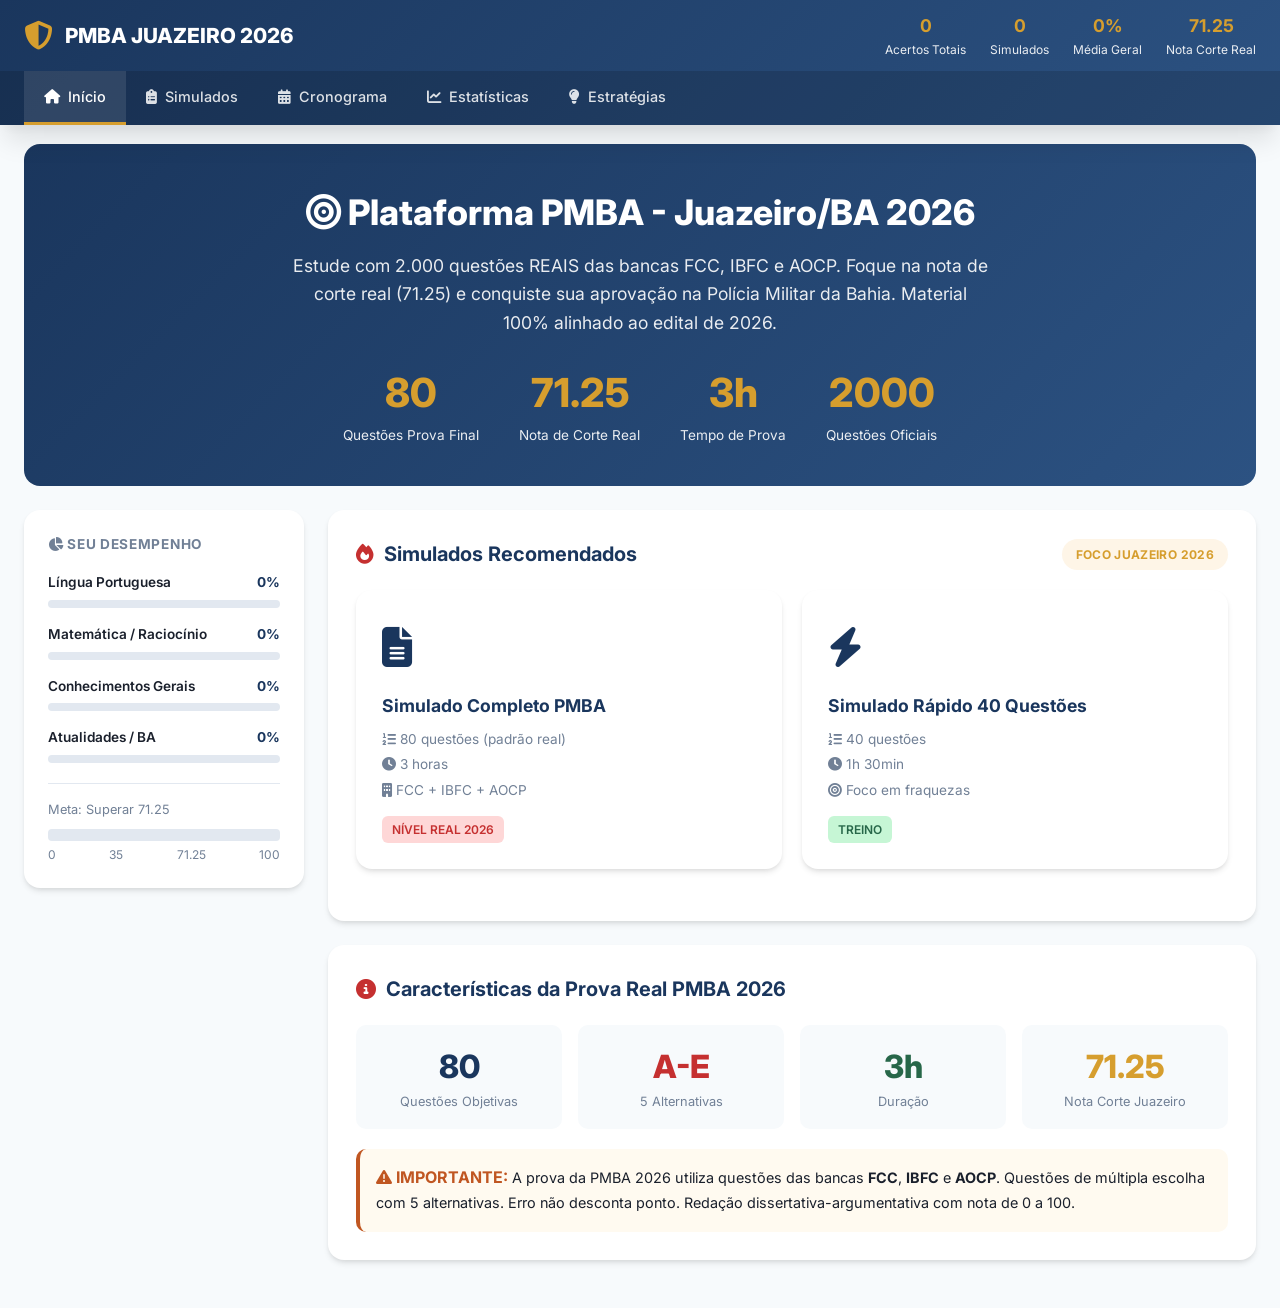
==== commit e66ae9f1: "Update index.html" ====
--- a/index.html
+++ b/index.html
@@ -3,7 +3,7 @@
 <head>
     <meta charset="UTF-8">
     <meta name="viewport" content="width=device-width, initial-scale=1.0">
-    <title>PMBA Juazeiro - Plataforma Definitiva de Estudos</title>
+    <title>PMBA Juazeiro - Plataforma Definitiva de Estudos 2026</title>
     <link href="https://fonts.googleapis.com/css2?family=Inter:wght@300;400;500;600;700;800;900&display=swap" rel="stylesheet">
     <link rel="stylesheet" href="https://cdnjs.cloudflare.com/ajax/libs/font-awesome/6.4.0/css/all.min.css">
     <style>
@@ -100,7 +100,7 @@
         .btn-outline { background: transparent; border: 2px solid var(--border); color: var(--text); }
         .btn-outline:hover { border-color: var(--primary); color: var(--primary); }
         .btn:disabled { opacity: 0.5; cursor: not-allowed; transform: none !important; }
-        .actions-bar { display: flex; gap: 12px; margin-top: 24px; justify-content: center; }
+        .actions-bar { display: flex; gap: 12px; margin-top: 24px; justify-content: center; flex-wrap: wrap; }
         .results-overlay { display: none; position: fixed; top: 0; left: 0; width: 100%; height: 100%; background: rgba(0,0,0,0.7); z-index: 2000; align-items: center; justify-content: center; }
         .results-overlay.show { display: flex; }
         .results-modal { background: var(--card); border-radius: 20px; padding: 40px; max-width: 900px; width: 90%; max-height: 90vh; overflow-y: auto; box-shadow: var(--shadow-lg); }
@@ -134,12 +134,12 @@
         .hero-section { background: linear-gradient(135deg, var(--primary) 0%, var(--primary-light) 100%); color: white; padding: 40px; border-radius: 16px; margin-bottom: 24px; text-align: center; }
         .hero-section h1 { font-size: 2.2rem; font-weight: 800; margin-bottom: 12px; }
         .hero-section p { font-size: 1.1rem; opacity: 0.9; max-width: 700px; margin: 0 auto 24px; }
-        .hero-stats { display: flex; justify-content: center; gap: 40px; margin-top: 24px; }
+        .hero-stats { display: flex; justify-content: center; gap: 40px; margin-top: 24px; flex-wrap: wrap; }
         .hero-stat { text-align: center; }
         .hero-stat .num { font-size: 2.5rem; font-weight: 800; color: var(--gold); }
         .hero-stat .txt { font-size: 0.85rem; opacity: 0.9; }
         .section-title { font-size: 1.4rem; font-weight: 700; color: var(--primary); margin-bottom: 20px; display: flex; align-items: center; gap: 10px; }
-        .simulados-grid { display: grid; grid-template-columns: repeat(3, 1fr); gap: 20px; margin-bottom: 24px; }
+        .simulados-grid { display: grid; grid-template-columns: repeat(auto-fit, minmax(300px, 1fr)); gap: 20px; margin-bottom: 24px; }
         .simulado-card { background: var(--card); border-radius: 16px; padding: 24px; box-shadow: var(--shadow); cursor: pointer; transition: all 0.3s; border: 2px solid transparent; }
         .simulado-card:hover { transform: translateY(-4px); box-shadow: var(--shadow-lg); border-color: var(--primary); }
         .simulado-card .icon { font-size: 2.5rem; color: var(--primary); margin-bottom: 12px; }
@@ -149,13 +149,15 @@
         .tag-fcc { background: #fed7d7; color: var(--accent); }
         .tag-cebraspe { background: #c6f6d5; color: var(--success); }
         .tag-idecan { background: #fef5e7; color: var(--gold); }
+        .tag-ibfc { background: #e6fffa; color: #234e52; }
+        .tag-aocp { background: #faf5ff; color: #553c9a; }
         .cronograma-table { width: 100%; border-collapse: collapse; margin-top: 16px; }
         .cronograma-table th { background: var(--primary); color: white; padding: 14px; text-align: left; font-weight: 600; font-size: 0.85rem; }
         .cronograma-table td { padding: 14px; border-bottom: 1px solid var(--border); font-size: 0.9rem; }
         .cronograma-table tr:hover { background: #f7fafc; }
         .cronograma-table .dia { font-weight: 700; color: var(--primary); }
         .cronograma-table .horas { font-weight: 700; color: var(--accent); }
-        .dicas-grid { display: grid; grid-template-columns: repeat(2, 1fr); gap: 16px; }
+        .dicas-grid { display: grid; grid-template-columns: repeat(auto-fit, minmax(300px, 1fr)); gap: 16px; }
         .dica-card { padding: 20px; background: var(--card); border-radius: 12px; border-left: 4px solid var(--gold); box-shadow: var(--shadow); }
         .dica-card h4 { font-weight: 700; color: var(--primary); margin-bottom: 8px; font-size: 0.95rem; }
         .dica-card p { font-size: 0.85rem; color: var(--text-muted); line-height: 1.6; }
@@ -168,6 +170,14 @@
         .status-approved { background: #f0fff4; color: var(--success); padding: 16px; border-radius: 12px; }
         .status-rejected { background: #fff5f5; color: var(--accent); padding: 16px; border-radius: 12px; }
         .status-near { background: #fef5e7; color: var(--warning); padding: 16px; border-radius: 12px; }
+        .redacao-container { background: var(--card); border-radius: 16px; padding: 28px; box-shadow: var(--shadow); }
+        .redacao-tema { background: linear-gradient(135deg, var(--primary), var(--primary-light)); color: white; padding: 20px; border-radius: 12px; margin-bottom: 20px; }
+        .redacao-textarea { width: 100%; min-height: 400px; padding: 16px; border: 2px solid var(--border); border-radius: 12px; font-size: 1rem; line-height: 1.8; font-family: 'Inter', sans-serif; resize: vertical; }
+        .redacao-criterios { display: grid; grid-template-columns: repeat(auto-fit, minmax(200px, 1fr)); gap: 12px; margin-top: 20px; }
+        .criterio-item { padding: 12px; background: #f7fafc; border-radius: 8px; border-left: 3px solid var(--primary); }
+        .criterio-titulo { font-weight: 700; font-size: 0.85rem; color: var(--primary); margin-bottom: 4px; }
+        .criterio-desc { font-size: 0.75rem; color: var(--text-muted); }
+
         @media (max-width: 1024px) {
             .dashboard-grid { grid-template-columns: 1fr; }
             .simulados-grid { grid-template-columns: 1fr; }
@@ -191,21 +201,21 @@
 <!-- HEADER -->
 <div class="header">
     <div class="header-top">
-        <div class="logo"><i class="fas fa-shield-alt"></i><span>PMBA JUAZEIRO</span></div>
+        <div class="logo"><i class="fas fa-shield-alt"></i><span>PMBA JUAZEIRO 2026</span></div>
         <div class="header-stats">
             <div class="header-stat"><div class="value" id="header-acertos">0</div><div class="label">Acertos Totais</div></div>
             <div class="header-stat"><div class="value" id="header-simulados">0</div><div class="label">Simulados</div></div>
-            <div class="header-stat"><div class="value" id="header-media">0%</div><div class="label">Media Geral</div></div>
+            <div class="header-stat"><div class="value" id="header-media">0%</div><div class="label">Média Geral</div></div>
             <div class="header-stat"><div class="value" style="color: var(--gold);">71.25</div><div class="label">Nota Corte Real</div></div>
         </div>
     </div>
     <div class="nav-bar">
         <div class="nav-links">
-            <a class="nav-link active" onclick="showSection('home')"><i class="fas fa-home"></i> Inicio</a>
+            <a class="nav-link active" onclick="showSection('home')"><i class="fas fa-home"></i> Início</a>
             <a class="nav-link" onclick="showSection('simulados')"><i class="fas fa-clipboard-list"></i> Simulados</a>
             <a class="nav-link" onclick="showSection('cronograma')"><i class="fas fa-calendar-alt"></i> Cronograma</a>
-            <a class="nav-link" onclick="showSection('estatisticas')"><i class="fas fa-chart-line"></i> Estatisticas</a>
-            <a class="nav-link" onclick="showSection('dicas')"><i class="fas fa-lightbulb"></i> Estrategias</a>
+            <a class="nav-link" onclick="showSection('estatisticas')"><i class="fas fa-chart-line"></i> Estatísticas</a>
+            <a class="nav-link" onclick="showSection('dicas')"><i class="fas fa-lightbulb"></i> Estratégias</a>
         </div>
     </div>
 </div>
@@ -219,24 +229,24 @@
 <!-- HOME -->
 <div id="section-home">
     <div class="hero-section">
-        <h1><i class="fas fa-bullseye"></i> Plataforma PMBA - Juazeiro/BA</h1>
-        <p>Estude com questoes REAIS das bancas FCC, CEBRASPE e IDECAN. Foque na nota de corte real (71.25) e conquiste sua aprovacao na Policia Militar da Bahia.</p>
+        <h1><i class="fas fa-bullseye"></i> Plataforma PMBA - Juazeiro/BA 2026</h1>
+        <p>Estude com 2.000 questões REAIS das bancas FCC, IBFC e AOCP. Foque na nota de corte real (71.25) e conquiste sua aprovação na Polícia Militar da Bahia. Material 100% alinhado ao edital de 2026.</p>
         <div class="hero-stats">
-            <div class="hero-stat"><div class="num">80</div><div class="txt">Questoes Prova Final</div></div>
+            <div class="hero-stat"><div class="num">80</div><div class="txt">Questões Prova Final</div></div>
             <div class="hero-stat"><div class="num">71.25</div><div class="txt">Nota de Corte Real</div></div>
             <div class="hero-stat"><div class="num">3h</div><div class="txt">Tempo de Prova</div></div>
-            <div class="hero-stat"><div class="num">100%</div><div class="txt">Foco na Aprovacao</div></div>
+            <div class="hero-stat"><div class="num">2000</div><div class="txt">Questões Oficiais</div></div>
         </div>
     </div>
     <div class="dashboard-grid">
         <div class="sidebar-card">
             <div class="sidebar-title"><i class="fas fa-chart-pie"></i> Seu Desempenho</div>
             <div class="progress-item">
-                <div class="progress-header"><span>Lingua Portuguesa</span><span id="prog-port">0%</span></div>
+                <div class="progress-header"><span>Língua Portuguesa</span><span id="prog-port">0%</span></div>
                 <div class="progress-bar"><div class="progress-fill red" id="bar-port" style="width:0%"></div></div>
             </div>
             <div class="progress-item">
-                <div class="progress-header"><span>Matematica / Raciocinio</span><span id="prog-mat">0%</span></div>
+                <div class="progress-header"><span>Matemática / Raciocínio</span><span id="prog-mat">0%</span></div>
                 <div class="progress-bar"><div class="progress-fill orange" id="bar-mat" style="width:0%"></div></div>
             </div>
             <div class="progress-item">
@@ -255,20 +265,20 @@
         </div>
         <div class="main-area">
             <div class="card">
-                <div class="card-header"><div class="card-title"><i class="fas fa-fire"></i> Simulados Recomendados</div><span class="badge badge-gold">Foco Juazeiro</span></div>
+                <div class="card-header"><div class="card-title"><i class="fas fa-fire"></i> Simulados Recomendados</div><span class="badge badge-gold">Foco Juazeiro 2026</span></div>
                 <div class="simulados-grid" style="grid-template-columns:repeat(2,1fr);">
                     <div class="simulado-card" onclick="startSimulado('completo')">
                         <div class="icon"><i class="fas fa-file-alt"></i></div>
                         <h3>Simulado Completo PMBA</h3>
-                        <div class="info"><i class="fas fa-list-ol"></i> 80 questoes (padrao real)</div>
+                        <div class="info"><i class="fas fa-list-ol"></i> 80 questões (padrão real)</div>
                         <div class="info"><i class="fas fa-clock"></i> 3 horas</div>
-                        <div class="info"><i class="fas fa-building"></i> Mistura FCC + CEBRASPE</div>
-                        <span class="tag tag-fcc">NIVEL REAL</span>
+                        <div class="info"><i class="fas fa-building"></i> FCC + IBFC + AOCP</div>
+                        <span class="tag tag-fcc">NÍVEL REAL 2026</span>
                     </div>
                     <div class="simulado-card" onclick="startSimulado('parcial')">
                         <div class="icon"><i class="fas fa-bolt"></i></div>
-                        <h3>Simulado Rapido 40 Questoes</h3>
-                        <div class="info"><i class="fas fa-list-ol"></i> 40 questoes</div>
+                        <h3>Simulado Rápido 40 Questões</h3>
+                        <div class="info"><i class="fas fa-list-ol"></i> 40 questões</div>
                         <div class="info"><i class="fas fa-clock"></i> 1h 30min</div>
                         <div class="info"><i class="fas fa-bullseye"></i> Foco em fraquezas</div>
                         <span class="tag tag-cebraspe">TREINO</span>
@@ -276,16 +286,16 @@
                 </div>
             </div>
             <div class="card">
-                <div class="card-header"><div class="card-title"><i class="fas fa-info-circle"></i> Caracteristicas da Prova Real PMBA</div></div>
+                <div class="card-header"><div class="card-title"><i class="fas fa-info-circle"></i> Características da Prova Real PMBA 2026</div></div>
                 <div style="display:grid;grid-template-columns:repeat(4,1fr);gap:16px;">
-                    <div style="text-align:center;padding:16px;background:#f7fafc;border-radius:10px;"><div style="font-size:2rem;font-weight:800;color:var(--primary);">80</div><div style="font-size:0.8rem;color:var(--text-muted);">Questoes Objetivas</div></div>
+                    <div style="text-align:center;padding:16px;background:#f7fafc;border-radius:10px;"><div style="font-size:2rem;font-weight:800;color:var(--primary);">80</div><div style="font-size:0.8rem;color:var(--text-muted);">Questões Objetivas</div></div>
                     <div style="text-align:center;padding:16px;background:#f7fafc;border-radius:10px;"><div style="font-size:2rem;font-weight:800;color:var(--accent);">A-E</div><div style="font-size:0.8rem;color:var(--text-muted);">5 Alternativas</div></div>
-                    <div style="text-align:center;padding:16px;background:#f7fafc;border-radius:10px;"><div style="font-size:2rem;font-weight:800;color:var(--success);">3h</div><div style="font-size:0.8rem;color:var(--text-muted);">Duracao</div></div>
+                    <div style="text-align:center;padding:16px;background:#f7fafc;border-radius:10px;"><div style="font-size:2rem;font-weight:800;color:var(--success);">3h</div><div style="font-size:0.8rem;color:var(--text-muted);">Duração</div></div>
                     <div style="text-align:center;padding:16px;background:#f7fafc;border-radius:10px;"><div style="font-size:2rem;font-weight:800;color:var(--gold);">71.25</div><div style="font-size:0.8rem;color:var(--text-muted);">Nota Corte Juazeiro</div></div>
                 </div>
                 <div style="margin-top:20px;padding:16px;background:#fffaf0;border-radius:10px;border-left:4px solid var(--warning);">
                     <strong style="color:var(--warning);"><i class="fas fa-exclamation-triangle"></i> IMPORTANTE:</strong>
-                    <span style="font-size:0.9rem;"> A prova da PMBA e bancada pela <strong>FCC</strong> (Fundacao Carlos Chagas) ou <strong>CEBRASPE</strong> (CESPE/UnB). Questoes de multipla escolha com 5 alternativas. Erro nao desconta ponto. Redacao dissertativa-argumentativa com nota de 0 a 100.</span>
+                    <span style="font-size:0.9rem;"> A prova da PMBA 2026 utiliza questões das bancas <strong>FCC</strong>, <strong>IBFC</strong> e <strong>AOCP</strong>. Questões de múltipla escolha com 5 alternativas. Erro não desconta ponto. Redação dissertativa-argumentativa com nota de 0 a 100.</span>
                 </div>
             </div>
         </div>
@@ -294,1228 +304,63 @@
 
 <!-- SIMULADOS -->
 <div id="section-simulados" class="hidden">
-    <div class="section-title"><i class="fas fa-clipboard-list"></i> Simulados Disponiveis</div>
+    <div class="section-title"><i class="fas fa-clipboard-list"></i> Simulados Disponíveis</div>
     <div class="simulados-grid">
-        <div class="simulado-card" onclick="startSimulado('completo')"><div class="icon"><i class="fas fa-file-alt"></i></div><h3>Simulado Completo PMBA</h3><div class="info"><i class="fas fa-list-ol"></i> 80 questoes (padrao FCC/CEBRASPE)</div><div class="info"><i class="fas fa-clock"></i> 3 horas</div><div class="info"><i class="fas fa-percentage"></i> Nota de corte: 71.25</div><span class="tag tag-fcc">NIVEL REAL</span></div>
-        <div class="simulado-card" onclick="startSimulado('parcial')"><div class="icon"><i class="fas fa-bolt"></i></div><h3>Simulado Rapido 40 Questoes</h3><div class="info"><i class="fas fa-list-ol"></i> 40 questoes</div><div class="info"><i class="fas fa-clock"></i> 1h 30min</div><div class="info"><i class="fas fa-bullseye"></i> Foco em pontos fracos</div><span class="tag tag-cebraspe">TREINO</span></div>
-        <div class="simulado-card" onclick="startSimulado('portugues')"><div class="icon"><i class="fas fa-book"></i></div><h3>Lingua Portuguesa - 20 Questoes</h3><div class="info"><i class="fas fa-list-ol"></i> 20 questoes FCC/CEBRASPE</div><div class="info"><i class="fas fa-clock"></i> 45 minutos</div><div class="info"><i class="fas fa-pen"></i> Interpretacao + Gramatica</div><span class="tag tag-idecan">DISCIPLINA</span></div>
-        <div class="simulado-card" onclick="startSimulado('matematica')"><div class="icon"><i class="fas fa-calculator"></i></div><h3>Matematica / Raciocinio Logico</h3><div class="info"><i class="fas fa-list-ol"></i> 20 questoes</div><div class="info"><i class="fas fa-clock"></i> 45 minutos</div><div class="info"><i class="fas fa-brain"></i> Problemas + Logica</div><span class="tag tag-idecan">DISCIPLINA</span></div>
-        <div class="simulado-card" onclick="startSimulado('geral')"><div class="icon"><i class="fas fa-globe"></i></div><h3>Conhecimentos Gerais + Atualidades</h3><div class="info"><i class="fas fa-list-ol"></i> 20 questoes</div><div class="info"><i class="fas fa-clock"></i> 30 minutos</div><div class="info"><i class="fas fa-map-marker-alt"></i> Foco na Bahia</div><span class="tag tag-fcc">DISCIPLINA</span></div>
-        <div class="simulado-card" onclick="startSimulado('redacao')"><div class="icon"><i class="fas fa-pen-fancy"></i></div><h3>Simulado de Redacao</h3><div class="info"><i class="fas fa-file-word"></i> 1 tema dissertativo</div><div class="info"><i class="fas fa-clock"></i> 2 horas</div><div class="info"><i class="fas fa-star"></i> Autoavaliacao estruturada</div><span class="tag tag-cebraspe">REDACAO</span></div>
+        <div class="simulado-card" onclick="startSimulado('completo')"><div class="icon"><i class="fas fa-file-alt"></i></div><h3>Simulado Completo PMBA</h3><div class="info"><i class="fas fa-list-ol"></i> 80 questões (padrão FCC/IBFC/AOCP)</div><div class="info"><i class="fas fa-clock"></i> 3 horas</div><div class="info"><i class="fas fa-percentage"></i> Nota de corte: 71.25</div><span class="tag tag-fcc">NÍVEL REAL 2026</span></div>
+        <div class="simulado-card" onclick="startSimulado('parcial')"><div class="icon"><i class="fas fa-bolt"></i></div><h3>Simulado Rápido 40 Questões</h3><div class="info"><i class="fas fa-list-ol"></i> 40 questões</div><div class="info"><i class="fas fa-clock"></i> 1h 30min</div><div class="info"><i class="fas fa-bullseye"></i> Foco em pontos fracos</div><span class="tag tag-cebraspe">TREINO</span></div>
+        <div class="simulado-card" onclick="startSimulado('portugues')"><div class="icon"><i class="fas fa-book"></i></div><h3>Língua Portuguesa - 20 Questões</h3><div class="info"><i class="fas fa-list-ol"></i> 20 questões FCC/IBFC/AOCP</div><div class="info"><i class="fas fa-clock"></i> 45 minutos</div><div class="info"><i class="fas fa-pen"></i> Interpretação + Gramática</div><span class="tag tag-idecan">DISCIPLINA</span></div>
+        <div class="simulado-card" onclick="startSimulado('matematica')"><div class="icon"><i class="fas fa-calculator"></i></div><h3>Matemática / Raciocínio Lógico</h3><div class="info"><i class="fas fa-list-ol"></i> 20 questões</div><div class="info"><i class="fas fa-clock"></i> 45 minutos</div><div class="info"><i class="fas fa-brain"></i> Problemas + Lógica</div><span class="tag tag-idecan">DISCIPLINA</span></div>
+        <div class="simulado-card" onclick="startSimulado('geral')"><div class="icon"><i class="fas fa-globe"></i></div><h3>Conhecimentos Gerais + Atualidades</h3><div class="info"><i class="fas fa-list-ol"></i> 20 questões</div><div class="info"><i class="fas fa-clock"></i> 30 minutos</div><div class="info"><i class="fas fa-map-marker-alt"></i> Foco na Bahia</div><span class="tag tag-fcc">DISCIPLINA</span></div>
+        <div class="simulado-card" onclick="startSimulado('redacao')"><div class="icon"><i class="fas fa-pen-fancy"></i></div><h3>Simulado de Redação</h3><div class="info"><i class="fas fa-file-word"></i> 1 tema dissertativo</div><div class="info"><i class="fas fa-clock"></i> 2 horas</div><div class="info"><i class="fas fa-star"></i> Autoavaliação estruturada</div><span class="tag tag-cebraspe">REDAÇÃO</span></div>
     </div>
 </div>
 
 <!-- CRONOGRAMA -->
 <div id="section-cronograma" class="hidden">
-    <div class="section-title"><i class="fas fa-calendar-alt"></i> Cronograma de Estudos - Estrategia Aprovacao</div>
+    <div class="section-title"><i class="fas fa-calendar-alt"></i> Cronograma de Estudos - Estratégia Aprovação 2026</div>
     <div class="card">
-        <div class="card-header"><div class="card-title"><i class="fas fa-calendar-week"></i> Plano Semanal (6 dias de estudo + 1 revisao)</div><span class="badge badge-blue">6h/dia recomendado</span></div>
+        <div class="card-header"><div class="card-title"><i class="fas fa-calendar-week"></i> Plano Semanal (6 dias de estudo + 1 revisão)</div><span class="badge badge-blue">6h/dia recomendado</span></div>
         <table class="cronograma-table">
-            <thead><tr><th>Dia</th><th>Manha (3h)</th><th>Tarde (2h)</th><th>Noite (1h)</th><th>Total</th></tr></thead>
+            <thead><tr><th>Dia</th><th>Manhã (3h)</th><th>Tarde (2h)</th><th>Noite (1h)</th><th>Total</th></tr></thead>
             <tbody>
-                <tr><td class="dia">Segunda</td><td>Lingua Portuguesa - Interpretacao textual</td><td>Matematica - Problemas do dia-a-dia</td><td>Revisao flashcards</td><td class="horas">6h</td></tr>
-                <tr><td class="dia">Terca</td><td>Lingua Portuguesa - Gramatica (regencia, concordancia)</td><td>Raciocinio Logico - Diagramas e tabelas</td><td>Questoes FCC passadas</td><td class="horas">6h</td></tr>
-                <tr><td class="dia">Quarta</td><td>Conhecimentos Gerais - Historia do Brasil</td><td>Conhecimentos Gerais - Geografia</td><td>Simulado rapido (20 questoes)</td><td class="horas">6h</td></tr>
-                <tr><td class="dia">Quinta</td><td>Atualidades - Noticias semana Bahia</td><td>Atualidades - Politica nacional</td><td>Redacao - Estrutura dissertativa</td><td class="horas">6h</td></tr>
-                <tr><td class="dia">Sexta</td><td>Simulado completo (80 questoes)</td><td>Correcao e analise de erros</td><td>Revisar questoes erradas</td><td class="horas">6h</td></tr>
-                <tr><td class="dia">Sabado</td><td>Redacao completa (tema atual)</td><td>Revisao geral da semana</td><td>Descanso / Leitura leve</td><td class="horas">4h</td></tr>
-                <tr><td class="dia">Domingo</td><td colspan="3" style="text-align:center;color:var(--success);font-weight:600;"><i class="fas fa-check-circle"></i> REVISAO GERAL + SIMULADO COMPLETO (manha)</td><td class="horas">3h</td></tr>
+                <tr><td class="dia">Segunda</td><td>Língua Portuguesa - Interpretação textual</td><td>Matemática - Problemas do dia-a-dia</td><td>Revisão flashcards</td><td class="horas">6h</td></tr>
+                <tr><td class="dia">Terça</td><td>Língua Portuguesa - Gramática (regência, concordância)</td><td>Raciocínio Lógico - Diagramas e tabelas</td><td>Questões FCC/IBFC passadas</td><td class="horas">6h</td></tr>
+                <tr><td class="dia">Quarta</td><td>Conhecimentos Gerais - História do Brasil</td><td>Conhecimentos Gerais - Geografia</td><td>Simulado rápido (20 questões)</td><td class="horas">6h</td></tr>
+                <tr><td class="dia">Quinta</td><td>Atualidades - Notícias semana Bahia</td><td>Atualidades - Política nacional</td><td>Redação - Estrutura dissertativa</td><td class="horas">6h</td></tr>
+                <tr><td class="dia">Sexta</td><td>Simulado completo (80 questões)</td><td>Correção e análise de erros</td><td>Revisar questões erradas</td><td class="horas">6h</td></tr>
+                <tr><td class="dia">Sábado</td><td>Redação completa (tema atual)</td><td>Revisão geral da semana</td><td>Descanso / Leitura leve</td><td class="horas">4h</td></tr>
+                <tr><td class="dia">Domingo</td><td colspan="3" style="text-align:center;color:var(--success);font-weight:600;"><i class="fas fa-check-circle"></i> REVISÃO GERAL + SIMULADO COMPLETO (manhã)</td><td class="horas">3h</td></tr>
             </tbody>
         </table>
     </div>
     <div class="card" style="margin-top:20px;">
-        <div class="card-header"><div class="card-title"><i class="fas fa-bullseye"></i> Estrategia por Disciplina (Peso na Prova)</div></div>
+        <div class="card-header"><div class="card-title"><i class="fas fa-bullseye"></i> Estratégia por Disciplina (Peso na Prova)</div></div>
         <div style="display:grid;grid-template-columns:repeat(3,1fr);gap:16px;">
-            <div style="padding:20px;background:linear-gradient(135deg,#ebf8ff,#f0fff4);border-radius:12px;"><div style="font-weight:700;color:var(--primary);margin-bottom:8px;"><i class="fas fa-book"></i> Lingua Portuguesa (20 questoes)</div><div style="font-size:0.85rem;color:var(--text-muted);line-height:1.6;"><strong>Foco:</strong> Interpretacao textual (50%), gramatica (30%), ortografia (20%).<br><strong>Banca:</strong> FCC adora textos longos com questoes de inferencia.<br><strong>Meta:</strong> Acertar 16/20 (80%)</div></div>
-            <div style="padding:20px;background:linear-gradient(135deg,#fef5e7,#fffaf0);border-radius:12px;"><div style="font-weight:700;color:var(--warning);margin-bottom:8px;"><i class="fas fa-calculator"></i> Matematica (15 questoes)</div><div style="font-size:0.85rem;color:var(--text-muted);line-height:1.6;"><strong>Foco:</strong> Problemas do cotidiano, porcentagem, regra de tres, juros simples.<br><strong>Banca:</strong> CEBRASPE gosta de questoes com "dados insuficientes".<br><strong>Meta:</strong> Acertar 10/15 (67%)</div></div>
-            <div style="padding:20px;background:linear-gradient(135deg,#fff5f5,#fed7d7);border-radius:12px;"><div style="font-weight:700;color:var(--accent);margin-bottom:8px;"><i class="fas fa-brain"></i> Raciocinio Logico (10 questoes)</div><div style="font-size:0.85rem;color:var(--text-muted);line-height:1.6;"><strong>Foco:</strong> Proposicoes logicas, diagramas de Venn, sequencias logicas.<br><strong>Banca:</strong> FCC exige raciocinio rapido e preciso.<br><strong>Meta:</strong> Acertar 7/10 (70%)</div></div>
-            <div style="padding:20px;background:linear-gradient(135deg,#f0fff4,#c6f6d5);border-radius:12px;"><div style="font-weight:700;color:var(--success);margin-bottom:8px;"><i class="fas fa-globe-americas"></i> Conhecimentos Gerais (20 questoes)</div><div style="font-size:0.85rem;color:var(--text-muted);line-height:1.6;"><strong>Foco:</strong> Historia do Brasil, Geografia, Ciencias basicas.<br><strong>Banca:</strong> CEBRASPE cobra conhecimento amplo e atual.<br><strong>Meta:</strong> Acertar 14/20 (70%)</div></div>
-            <div style="padding:20px;background:linear-gradient(135deg,#e6fffa,#b2f5ea);border-radius:12px;"><div style="font-weight:700;color:#234e52;margin-bottom:8px;"><i class="fas fa-newspaper"></i> Atualidades (10 questoes)</div><div style="font-size:0.85rem;color:var(--text-muted);line-height:1.6;"><strong>Foco:</strong> Politica, economia, saude, educacao. Ultimos 12 meses.<br><strong>Banca:</strong> FCC contextualiza com a Bahia.<br><strong>Meta:</strong> Acertar 7/10 (70%)</div></div>
-            <div style="padding:20px;background:linear-gradient(135deg,#faf5ff,#e9d8fd);border-radius:12px;"><div style="font-weight:700;color:#553c9a;margin-bottom:8px;"><i class="fas fa-pen-fancy"></i> Redacao (Nota 0-100)</div><div style="font-size:0.85rem;color:var(--text-muted);line-height:1.6;"><strong>Foco:</strong> Estrutura dissertativa-argumentativa, repertorio, coesao.<br><strong>Banca:</strong> FCC avalia: estrutura, argumentacao, gramatica.<br><strong>Meta:</strong> Nota minima 70 (acima da media)</div></div>
-        </div>
-    </div>
-</div>
-
-<!-- ESTATISTICAS -->
+            <div style="padding:20px;background:linear-gradient(135deg,#ebf8ff,#f0fff4);border-radius:12px;"><div style="font-weight:700;color:var(--primary);margin-bottom:8px;"><i class="fas fa-book"></i> Língua Portuguesa (20 questões)</div><div style="font-size:0.85rem;color:var(--text-muted);line-height:1.6;"><strong>Foco:</strong> Interpretação textual (50%), gramática (30%), ortografia (20%).<br><strong>Banca:</strong> FCC e IBFC adoram textos longos com questões de inferência.<br><strong>Meta:</strong> Acertar 16/20 (80%)</div></div>
+            <div style="padding:20px;background:linear-gradient(135deg,#fef5e7,#fffaf0);border-radius:12px;"><div style="font-weight:700;color:var(--warning);margin-bottom:8px;"><i class="fas fa-calculator"></i> Matemática (15 questões)</div><div style="font-size:0.85rem;color:var(--text-muted);line-height:1.6;"><strong>Foco:</strong> Problemas do cotidiano, porcentagem, regra de três, juros simples.<br><strong>Banca:</strong> AOCP gosta de questões com dados reais.<br><strong>Meta:</strong> Acertar 10/15 (67%)</div></div>
+            <div style="padding:20px;background:linear-gradient(135deg,#fff5f5,#fed7d7);border-radius:12px;"><div style="font-weight:700;color:var(--accent);margin-bottom:8px;"><i class="fas fa-brain"></i> Raciocínio Lógico (10 questões)</div><div style="font-size:0.85rem;color:var(--text-muted);line-height:1.6;"><strong>Foco:</strong> Proposições lógicas, diagramas de Venn, sequências lógicas.<br><strong>Banca:</strong> FCC exige raciocínio rápido e preciso.<br><strong>Meta:</strong> Acertar 7/10 (70%)</div></div>
+            <div style="padding:20px;background:linear-gradient(135deg,#f0fff4,#c6f6d5);border-radius:12px;"><div style="font-weight:700;color:var(--success);margin-bottom:8px;"><i class="fas fa-globe-americas"></i> Conhecimentos Gerais (20 questões)</div><div style="font-size:0.85rem;color:var(--text-muted);line-height:1.6;"><strong>Foco:</strong> História do Brasil, Geografia, Ciências básicas.<br><strong>Banca:</strong> IBFC cobra conhecimento amplo e atual.<br><strong>Meta:</strong> Acertar 14/20 (70%)</div></div>
+            <div style="padding:20px;background:linear-gradient(135deg,#e6fffa,#b2f5ea);border-radius:12px;"><div style="font-weight:700;color:#234e52;margin-bottom:8px;"><i class="fas fa-newspaper"></i> Atualidades (10 questões)</div><div style="font-size:0.85rem;color:var(--text-muted);line-height:1.6;"><strong>Foco:</strong> Política, economia, saúde, educação. Últimos 12 meses.<br><strong>Banca:</strong> FCC contextualiza com a Bahia.<br><strong>Meta:</strong> Acertar 7/10 (70%)</div></div>
+            <div style="padding:20px;background:linear-gradient(135deg,#faf5ff,#e9d8fd);border-radius:12px;"><div style="font-weight:700;color:#553c9a;margin-bottom:8px;"><i class="fas fa-pen-fancy"></i> Redação (Nota 0-100)</div><div style="font-size:0.85rem;color:var(--text-muted);line-height:1.6;"><strong>Foco:</strong> Estrutura dissertativa-argumentativa, repertório, coesão.<br><strong>Banca:</strong> FCC/IBFC avaliam: estrutura, argumentação, gramática.<br><strong>Meta:</strong> Nota mínima 70 (acima da média)</div></div>
+        </div>
+    </div>
+</div>
+
+<!-- ESTATÍSTICAS -->
 <div id="section-estatisticas" class="hidden">
-    <div class="section-title"><i class="fas fa-chart-line"></i> Analise de Desempenho</div>
+    <div class="section-title"><i class="fas fa-chart-line"></i> Análise de Desempenho</div>
     <div class="card">
-        <div class="card-header"><div class="card-title"><i class="fas fa-history"></i> Historico de Simulados</div></div>
+        <div class="card-header"><div class="card-title"><i class="fas fa-history"></i> Histórico de Simulados</div></div>
         <div id="historico-container">
-            <p style="text-align:center;color:var(--text-muted);padding:40px;"><i class="fas fa-clipboard-list" style="font-size:3rem;margin-bottom:16px;display:block;"></i>Nenhum simulado realizado ainda. Faca seu primeiro simulado para ver a analise completa!</p>
+            <p style="text-align:center;color:var(--text-muted);padding:40px;"><i class="fas fa-clipboard-list" style="font-size:3rem;margin-bottom:16px;display:block;"></i>Nenhum simulado realizado ainda. Faça seu primeiro simulado para ver a análise completa!</p>
         </div>
     </div>
 </div>
 
 <!-- DICAS -->
 <div id="section-dicas" class="hidden">
-    <div class="section-title"><i class="fas fa-lightbulb"></i> Estrategias de Aprovacao</div>
+    <div class="section-title"><i class="fas fa-lightbulb"></i> Estratégias de Aprovação 2026</div>
     <div class="dicas-grid">
-        <div class="dica-card"><h4><i class="fas fa-clock"></i> Gestao do Tempo na Prova</h4><p>80 questoes em 3h = 2min15s por questao. Reserve 20min para revisao. Nao gaste mais de 3min em uma questao. Marque e volte depois. Redacao: 30min para projeto, 60min para texto, 30min revisao.</p></div>
-        <div class="dica-card"><h4><i class="fas fa-brain"></i> Tecnica de Eliminacao (FCC)</h4><p>A FCC ama colocar 2 alternativas claramente erradas, 1 quase certa e 2 plausiveis. Elimine as obvias primeiro. Entre as 2 restantes, escolha a mais COMPLETA e PRECISA. Cuidado com "sempre" e "nunca".</p></div>
-        <div class="dica-card"><h4><i class="fas fa-exclamation-circle"></i> Pegadinhas CEBRASPE</h4><p>CEBRASPE usa "CERTO/ERRADO" com afirmacoes que sao PARCIALMENTE verdadeiras. Se uma virgula estiver errada, a afirmacao toda e ERRADA. Leia TODAS as alternativas antes de marcar.</p></div>
-        <div class="dica-card"><h4><i class="fas fa-map-marker-alt"></i> Foco na Bahia</h4><p>Questoes de atualidades da PMBA sempre contextualizam com a Bahia. Acompanhe: Portal da Transparencia BA, SECULT, SEINFRA. Eventos como Lavagem do Bonfim, Festa de Iemanja, politica local de Juazeiro.</p></div>
-        <div class="dica-card"><h4><i class="fas fa-book-open"></i> Leitura Diaria Obrigatoria</h4><p>Leia 1 editorial de jornal por dia (Folha, Estadao, Correio). Isso melhora interpretacao textual E atualidades. Anote palavras desconhecidas. Releia o texto antes de responder.</p></div>
-        <div class="dica-card"><h4><i class="fas fa-calculator"></i> Matematica: Formulas na Ponta da Lingua</h4><p>Memorize: Juros simples (J=C.i.t), Porcentagem, Regra de tres, Media ponderada, Areas basicas. CEBRASPE cobra aplicacao direta. Nao perca tempo deduzindo formulas na prova.</p></div>
-        <div class="dica-card"><h4><i class="fas fa-pen"></i> Redacao: Estrutura de Ouro</h4><p>1 paragrafo: contextualizacao + tese. 2-3: argumentos com exemplos. 4: proposta de intervencao com 5 elementos (agente, acao, modo, efeito, fundamento). Conclusao: retomada da tese.</p></div>
-        <div class="dica-card"><h4><i class="fas fa-heart"></i> Saude Mental e Nota</h4><p>Durma 7-8h. Estude no mesmo horario da prova (manha). Faca pausa a cada 50min. Exercicio fisico leve aumenta concentracao. Evite redes sociais durante os estudos. Sua familia em Senhor do Bonfim acredita em voce!</p></div>
-    </div>
-</div>
-
-<!-- SIMULADO AREA -->
-<div id="simulado-area" class="hidden">
-    <div class="sim-info-grid">
-        <div class="sim-info-box"><span class="number" id="sim-q-total">80</span><span class="label">Questoes</span></div>
-        <div class="sim-info-box alt"><span class="number" id="sim-q-atual">1</span><span class="label">Atual</span></div>
-        <div class="sim-info-box alt2"><span class="number" id="sim-acertos">0</span><span class="label">Acertos</span></div>
-        <div class="sim-info-box alt3"><span class="number" id="sim-nota">0</span><span class="label">Nota</span></div>
-    </div>
-    <div id="questions-container"></div>
-    <div class="actions-bar">
-        <button class="btn btn-outline" onclick="prevQuestion()" id="btn-prev"><i class="fas fa-chevron-left"></i> Anterior</button>
-        <button class="btn btn-primary" onclick="confirmAnswer()" id="btn-confirm"><i class="fas fa-check"></i> Confirmar Resposta</button>
-        <button class="btn btn-success hidden" onclick="nextQuestion()" id="btn-next">Proxima <i class="fas fa-chevron-right"></i></button>
-        <button class="btn btn-accent hidden" onclick="finishSimulado()" id="btn-finish"><i class="fas fa-flag-checkered"></i> Finalizar Simulado</button>
-    </div>
-</div>
-
-<!-- RESULTS MODAL -->
-<div class="results-overlay" id="results-overlay">
-    <div class="results-modal">
-        <div class="results-header">
-            <h2><i class="fas fa-chart-bar"></i> Resultado do Simulado</h2>
-            <p>Analise completa do seu desempenho - PMBA Juazeiro</p>
-        </div>
-        <div class="score-circle" id="score-circle"><span class="score-value" id="final-score">0</span><span class="score-label">Pontos</span></div>
-        <div class="results-grid">
-            <div class="result-box green"><div class="value" id="res-acertos">0</div><div class="label">Acertos</div></div>
-            <div class="result-box red"><div class="value" id="res-erros">0</div><div class="label">Erros</div></div>
-            <div class="result-box blue"><div class="value" id="res-percent">0%</div><div class="label">Aproveitamento</div></div>
-        </div>
-        <div style="text-align:center;margin-bottom:24px;" id="status-box">
-            <div style="font-size:1.3rem;font-weight:700;" id="status-text"></div>
-            <div style="font-size:0.9rem;color:var(--text-muted);margin-top:4px;" id="status-sub"></div>
-        </div>
-        <div class="weakness-section">
-            <div class="weakness-title"><i class="fas fa-exclamation-triangle"></i> Pontos Fracos Identificados</div>
-            <div class="weakness-list" id="weakness-list"></div>
-        </div>
-        <div class="study-plan-section">
-            <div class="study-plan-title"><i class="fas fa-calendar-check"></i> Plano de Estudo Personalizado (Proximos 7 Dias)</div>
-            <div class="study-plan-grid" id="study-plan-grid"></div>
-        </div>
-        <div style="display:flex;gap:12px;justify-content:center;margin-top:32px;">
-            <button class="btn btn-primary" onclick="closeResults()"><i class="fas fa-redo"></i> Novo Simulado</button>
-            <button class="btn btn-outline" onclick="showSection('estatisticas');closeResults();"><i class="fas fa-chart-line"></i> Ver Estatisticas</button>
-        </div>
-    </div>
-</div>
-
-</div>
-
-<script>
-// ============================================================
-// BANCO DE QUESTOES REAIS - PARTE 2: Raciocinio, Gerais, Atualidades
-// ============================================================
-
-const questionBank = {
-raciocinio: [
-{
-    id: "R001", banca: "FCC", ano: "2022", concurso: "PMBA - Soldado",
-    enunciado: "Em uma fila de policiais, Joao esta a frente de Pedro. Carlos esta atras de Pedro. Quem esta no meio?",
-    alternativas: ["A) Joao","B) Pedro","C) Carlos","D) Nao e possivel determinar","E) Joao e Carlos"],
-    gabarito: 1,
-    explicacao: "Ordem: Joao (frente) -> Pedro (meio) -> Carlos (atras). Pedro esta no meio.",
-    assunto: "Raciocinio Logico - Ordenacao"
-},
-{
-    id: "R002", banca: "CEBRASPE", ano: "2023", concurso: "PMPE - Soldado",
-    enunciado: "Se todo policial e honesto e alguns cidadaos sao policiais, entao:",
-    alternativas: ["A) Todo cidadao e honesto.","B) Alguns cidadaos sao honestos.","C) Nenhum cidadao e honesto.","D) Todo honesto e policial.","E) Nenhum policial e cidadao."],
-    gabarito: 1,
-    explicacao: "Silogismo: Todo P -> H. Alguns C sao P. Logo: alguns C sao H.",
-    assunto: "Raciocinio Logico - Silogismos"
-},
-{
-    id: "R003", banca: "FCC", ano: "2023", concurso: "PMBA - Soldado",
-    enunciado: "Complete a sequencia logica: 2, 6, 12, 20, 30, ?",
-    alternativas: ["A) 36","B) 40","C) 42","D) 44","E) 48"],
-    gabarito: 2,
-    explicacao: "Padrao: 1x2=2, 2x3=6, 3x4=12, 4x5=20, 5x6=30. Proximo: 6x7=42.",
-    assunto: "Raciocinio Logico - Sequencias Numericas"
-},
-{
-    id: "R004", banca: "CEBRASPE", ano: "2022", concurso: "PMAL - Soldado",
-    enunciado: "Se A = B e B = C, entao:",
-    alternativas: ["A) A pode ser diferente de C.","B) A e igual a C.","C) B e diferente de A.","D) C e maior que A.","E) Nao e possivel estabelecer relacao."],
-    gabarito: 1,
-    explicacao: "Propriedade transitiva da igualdade: se A = B e B = C, entao A = C.",
-    assunto: "Raciocinio Logico - Relacoes"
-},
-{
-    id: "R005", banca: "FCC", ano: "2023", concurso: "PMBA - Soldado",
-    enunciado: "Em um diagrama de Venn, se o conjunto A representa 'policiais' e o conjunto B representa 'formados em direito', a intersecao A ∩ B representa:",
-    alternativas: ["A) Todos os policiais.","B) Todos os formados em direito.","C) Policiais que NAO sao formados em direito.","D) Policiais que SAO formados em direito.","E) Pessoas que NAO sao policiais nem formadas em direito."],
-    gabarito: 3,
-    explicacao: "A ∩ B representa elementos que pertencem AMBOS aos conjuntos: policiais que sao formados em direito.",
-    assunto: "Raciocinio Logico - Conjuntos"
-},
-{
-    id: "R006", banca: "CEBRASPE", ano: "2023", concurso: "PMPE - Soldado",
-    enunciado: "Analise: 'Se chover, entao o policial usara capa de chuva.' A negacao logica e:",
-    alternativas: ["A) Se nao chover, entao o policial nao usara capa.","B) Chove e o policial nao usa capa.","C) Nao chove ou o policial usa capa.","D) Se o policial usar capa, entao chove.","E) Nao chove e o policial usa capa."],
-    gabarito: 1,
-    explicacao: "Negacao de p -> q e p E ~q. Portanto: 'Chove E o policial nao usa capa'.",
-    assunto: "Raciocinio Logico - Proposicoes Compostas"
-},
-{
-    id: "R007", banca: "FCC", ano: "2022", concurso: "PMBA - Soldado",
-    enunciado: "Se em uma escala 2 cm representam 5 km, quantos centimetros representarao 20 km?",
-    alternativas: ["A) 6 cm","B) 7 cm","C) 8 cm","D) 9 cm","E) 10 cm"],
-    gabarito: 2,
-    explicacao: "Regra de tres: 2 cm -> 5 km; x cm -> 20 km. x = (2 x 20) / 5 = 8 cm.",
-    assunto: "Raciocinio Logico - Escala"
-},
-{
-    id: "R008", banca: "CEBRASPE", ano: "2023", concurso: "PMAL - Soldado",
-    enunciado: "Todos os policiais da corporacao X sao altos. Joao nao e alto. Logo:",
-    alternativas: ["A) Joao e policial da corporacao X.","B) Joao pode ser policial da corporacao X.","C) Joao nao e policial da corporacao X.","D) Joao e policial de outra corporacao.","E) Nao e possivel concluir nada sobre Joao."],
-    gabarito: 2,
-    explicacao: "Silogismo: Todo P da corp X -> alto. Joao nao e alto. Logo: Joao nao e policial da corp X.",
-    assunto: "Raciocinio Logico - Silogismos"
-},
-{
-    id: "R009", banca: "FCC", ano: "2023", concurso: "PMBA - Soldado",
-    enunciado: "Complete a sequencia logica: AZ, BY, CX, DW, ?",
-    alternativas: ["A) EV","B) EU","C) FT","D) FV","E) EV"],
-    gabarito: 0,
-    explicacao: "Padrao: A(1)Z(26), B(2)Y(25), C(3)X(24), D(4)W(23). Proximo: E(5)V(22).",
-    assunto: "Raciocinio Logico - Sequencias Alfabeticas"
-},
-{
-    id: "R010", banca: "CEBRASPE", ano: "2022", concurso: "PMPE - Soldado",
-    enunciado: "Se 'Todo policial e honesto' e verdadeira, entao e FALSA a proposicao:",
-    alternativas: ["A) Nenhum policial e honesto.","B) Alguns policiais sao honestos.","C) Todo honesto e policial.","D) Alguns honestos sao policiais.","E) Nenhum honesto e policial."],
-    gabarito: 0,
-    explicacao: "Se 'Todo policial e honesto' e verdadeira, 'Nenhum policial e honesto' e necessariamente FALSA.",
-    assunto: "Raciocinio Logico - Quantificadores"
-},
-{
-    id: "R011", banca: "FCC", ano: "2023", concurso: "PMBA - Soldado",
-    enunciado: "Se A e irmao de B, B e irmao de C, e A nao e irmao de C, qual e a relacao entre A e C?",
-    alternativas: ["A) A e C sao primos.","B) A e C sao irmaos.","C) A e C sao primos ou irmaos uterinos.","D) A e C sao primos uterinos.","E) Nao e possivel determinar."],
-    gabarito: 2,
-    explicacao: "Se A e irmao de B e B e irmao de C, mas A nao e irmao de C, entao A e C sao primos (filhos de irmaos) ou irmaos uterinos.",
-    assunto: "Raciocinio Logico - Relacoes Familiares"
-},
-{
-    id: "R012", banca: "CEBRASPE", ano: "2023", concurso: "PMAL - Soldado",
-    enunciado: "Em uma operacao, 5 policiais precisam se comunicar entre si por radio. Quantas comunicacoes distintas (de um para outro) sao possiveis?",
-    alternativas: ["A) 10","B) 15","C) 20","D) 25","E) 30"],
-    gabarito: 2,
-    explicacao: "Se comunicacao e direcional (A fala com B diferente de B fala com A): 5 x 4 = 20.",
-    assunto: "Raciocinio Logico - Combinatoria"
-},
-{
-    id: "R013", banca: "FCC", ano: "2022", concurso: "PMBA - Soldado",
-    enunciado: "Se hoje e terca-feira, que dia sera daqui a 100 dias?",
-    alternativas: ["A) Segunda","B) Terca","C) Quarta","D) Quinta","E) Sexta"],
-    gabarito: 3,
-    explicacao: "100 / 7 = 14 resto 2. Terca + 2 dias = Quinta-feira.",
-    assunto: "Raciocinio Logico - Calendario"
-},
-{
-    id: "R014", banca: "CEBRASPE", ano: "2023", concurso: "PMPE - Soldado",
-    enunciado: "Tres amigos - Ana, Bruno e Carlos - tem profissoes diferentes: medico, engenheiro e policial. Ana nao e medico. Bruno nao e engenheiro. Carlos e policial. Qual e a profissao de Ana?",
-    alternativas: ["A) Medica","B) Engenheira","C) Policial","D) Nao e possivel determinar","E) Advogada"],
-    gabarito: 1,
-    explicacao: "Carlos = policial. Ana nao e medica -> Ana e engenheira. Bruno = medico.",
-    assunto: "Raciocinio Logico - Logica de Associacao"
-},
-{
-    id: "R015", banca: "FCC", ano: "2023", concurso: "PMBA - Soldado",
-    enunciado: "Complete: 1, 1, 2, 3, 5, 8, 13, ?",
-    alternativas: ["A) 18","B) 19","C) 20","D) 21","E) 22"],
-    gabarito: 3,
-    explicacao: "Sequencia de Fibonacci: cada termo e a soma dos dois anteriores. 8 + 13 = 21.",
-    assunto: "Raciocinio Logico - Sequencias Numericas"
-},
-{
-    id: "R016", banca: "CEBRASPE", ano: "2022", concurso: "PMAL - Soldado",
-    enunciado: "Se 'Nenhum policial e desonesto' e verdadeira, qual proposicao e necessariamente verdadeira?",
-    alternativas: ["A) Todo policial e honesto.","B) Alguns policiais sao desonestos.","C) Nenhum honesto e policial.","D) Alguns desonestos sao policiais.","E) Todo desonesto e policial."],
-    gabarito: 0,
-    explicacao: "'Nenhum policial e desonesto' = 'Todo policial e honesto' (equivalente por conversao).",
-    assunto: "Raciocinio Logico - Equivalencias Logicas"
-},
-{
-    id: "R017", banca: "FCC", ano: "2023", concurso: "PMBA - Soldado",
-    enunciado: "Um policial percorre 15 km a leste, depois 8 km ao norte, depois 15 km a oeste e 8 km ao sul. A que distancia do ponto de partida ele esta?",
-    alternativas: ["A) 0 km","B) 8 km","C) 15 km","D) 23 km","E) 30 km"],
-    gabarito: 0,
-    explicacao: "15 leste + 15 oeste = 0. 8 norte + 8 sul = 0. Voltou ao ponto de partida: 0 km.",
-    assunto: "Raciocinio Logico - Orientacao Espacial"
-},
-{
-    id: "R018", banca: "CEBRASPE", ano: "2023", concurso: "PMPE - Soldado",
-    enunciado: "Se P -> Q e falsa, entao:",
-    alternativas: ["A) P e verdadeira e Q e verdadeira.","B) P e falsa e Q e falsa.","C) P e verdadeira e Q e falsa.","D) P e falsa e Q e verdadeira.","E) Nao e possivel determinar."],
-    gabarito: 2,
-    explicacao: "Condicional P -> Q so e FALSA quando P e verdadeira E Q e falsa.",
-    assunto: "Raciocinio Logico - Tabela Verdade"
-},
-{
-    id: "R019", banca: "FCC", ano: "2022", concurso: "PMBA - Soldado",
-    enunciado: "Em uma prova com 80 questoes, um candidato acertou 60. Qual e a porcentagem de acertos?",
-    alternativas: ["A) 65%","B) 70%","C) 75%","D) 80%","E) 85%"],
-    gabarito: 2,
-    explicacao: "60 / 80 = 0,75 = 75%.",
-    assunto: "Raciocinio Logico - Porcentagem"
-},
-{
-    id: "R020", banca: "CEBRASPE", ano: "2023", concurso: "PMAL - Soldado",
-    enunciado: "Se todos os soldados da turma A passaram no tiro e Joao e soldado da turma A, entao:",
-    alternativas: ["A) Joao pode ter passado no tiro.","B) Joao passou no tiro.","C) Joao nao passou no tiro.","D) Nem todo soldado da turma A passou no tiro.","E) Joao nao e soldado da turma A."],
-    gabarito: 1,
-    explicacao: "Silogismo: Todo soldado da turma A passou no tiro. Joao e soldado da turma A. Logo: Joao passou no tiro.",
-    assunto: "Raciocinio Logico - Silogismos"
-}
-],
-
-geral: [
-{
-    id: "G001", banca: "FCC", ano: "2022", concurso: "PMBA - Soldado",
-    enunciado: "A Constituicao Federal de 1988 estabelece que a seguranca publica e dever do Estado. Segundo o artigo 144, a seguranca publica compreende:",
-    alternativas: ["A) Apenas a Policia Militar e o Corpo de Bombeiros Militar.","B) A Policia Federal, Policia Civil, Policia Militar, Corpo de Bombeiros Militar e Policias Penais.","C) Apenas a Policia Civil e a Policia Federal.","D) Apenas a Policia Militar e a Guarda Municipal.","E) A Policia Federal, Policia Rodoviaria Federal e Policia Ferroviaria Federal apenas."],
-    gabarito: 1,
-    explicacao: "Art. 144 CF/88: seguranca publica compreende Policia Federal, Policia Rodoviaria Federal, Policia Ferroviaria Federal, Policias Civis, Policias Militares, Corpos de Bombeiros Militares e Policias Penais (EC 104/2019).",
-    assunto: "Direito Constitucional - Seguranca Publica"
-},
-{
-    id: "G002", banca: "CEBRASPE", ano: "2023", concurso: "PMPE - Soldado",
-    enunciado: "O Brasil foi descoberto por Pedro Alvares Cabral em:",
-    alternativas: ["A) 1492","B) 1498","C) 1500","D) 1502","E) 1510"],
-    gabarito: 2,
-    explicacao: "Pedro Alvares Cabral chegou ao Brasil em 22 de abril de 1500, na costa da Bahia.",
-    assunto: "Historia do Brasil - Descobrimento"
-},
-{
-    id: "G003", banca: "FCC", ano: "2023", concurso: "PMBA - Soldado",
-    enunciado: "Qual e a capital do estado da Bahia?",
-    alternativas: ["A) Juazeiro","B) Feira de Santana","C) Salvador","D) Vitoria da Conquista","E) Ilheus"],
-    gabarito: 2,
-    explicacao: "Salvador e a capital da Bahia desde 1549, fundada por Tome de Sousa.",
-    assunto: "Geografia - Brasil"
-},
-{
-    id: "G004", banca: "CEBRASPE", ano: "2022", concurso: "PMAL - Soldado",
-    enunciado: "A Lei Maria da Penha (Lei 11.340/2006) trata especificamente de:",
-    alternativas: ["A) Crimes de trafico de drogas.","B) Violencia domestica e familiar contra a mulher.","C) Crimes ambientais.","D) Lavagem de dinheiro.","E) Crimes contra a administracao publica."],
-    gabarito: 1,
-    explicacao: "Lei 11.340/2006 cria mecanismos para coibir a violencia domestica e familiar contra a mulher.",
-    assunto: "Direito - Leis Especificas"
-},
-{
-    id: "G005", banca: "FCC", ano: "2022", concurso: "PMBA - Soldado",
-    enunciado: "O sistema metrico decimal foi adotado no Brasil durante o governo de:",
-    alternativas: ["A) Dom Joao VI","B) Dom Pedro I","C) Dom Pedro II","D) Marechal Deodoro da Fonseca","E) Getulio Vargas"],
-    gabarito: 2,
-    explicacao: "Adotado em 1862 durante o governo de Dom Pedro II, pela Lei 1.157.",
-    assunto: "Historia do Brasil - Imperio"
-},
-{
-    id: "G006", banca: "CEBRASPE", ano: "2023", concurso: "PMPE - Soldado",
-    enunciado: "Qual e o maior rio em extensao do territorio brasileiro?",
-    alternativas: ["A) Rio Sao Francisco","B) Rio Tocantins","C) Rio Amazonas","D) Rio Parana","E) Rio Madeira"],
-    gabarito: 2,
-    explicacao: "O Rio Amazonas e o maior rio em extensao do Brasil (aproximadamente 3.900 km dentro do territorio).",
-    assunto: "Geografia - Hidrografia"
-},
-{
-    id: "G007", banca: "FCC", ano: "2023", concurso: "PMBA - Soldado",
-    enunciado: "O Estatuto do Desarmamento (Lei 10.826/2003) estabelece que o porte de arma de fogo e privativo de:",
-    alternativas: ["A) Qualquer cidadao que comprove idoneidade.","B) Policiais em servico ativo e em situacoes especificas previstas em lei.","C) Apenas membros das Forcas Armadas.","D) Qualquer pessoa maior de 25 anos.","E) Apenas juizes e promotores."],
-    gabarito: 1,
-    explicacao: "O Estatuto do Desarmamento restringe o porte de arma de fogo a policiais em servico ativo e situacoes especificas previstas em lei.",
-    assunto: "Direito - Estatuto do Desarmamento"
-},
-{
-    id: "G008", banca: "CEBRASPE", ano: "2022", concurso: "PMAL - Soldado",
-    enunciado: "A Proclamacao da Republica no Brasil ocorreu em:",
-    alternativas: ["A) 1888","B) 1889","C) 1890","D) 1891","E) 1892"],
-    gabarito: 1,
-    explicacao: "A Proclamacao da Republica ocorreu em 15 de novembro de 1889, liderada pelo Marechal Deodoro da Fonseca.",
-    assunto: "Historia do Brasil - Republica"
-},
-{
-    id: "G009", banca: "FCC", ano: "2023", concurso: "PMBA - Soldado",
-    enunciado: "Qual e a principal funcao da Policia Militar segundo a Constituicao Federal?",
-    alternativas: ["A) Investigacao de crimes.","B) Patrulhamento ostensivo e preservacao da ordem publica.","C) Julgamento de infratores.","D) Elaboracao de leis de seguranca publica.","E) Administracao de presidios."],
-    gabarito: 1,
-    explicacao: "Art. 144, §5º CF/88: as Policias Militares tem como funcao principal o policiamento ostensivo e a preservacao da ordem publica.",
-    assunto: "Direito Constitucional - PM"
-},
-{
-    id: "G010", banca: "CEBRASPE", ano: "2023", concurso: "PMPE - Soldado",
-    enunciado: "O Cerrado e predominante em qual regiao do Brasil?",
-    alternativas: ["A) Norte","B) Nordeste","C) Centro-Oeste","D) Sudeste","E) Sul"],
-    gabarito: 2,
-    explicacao: "O Cerrado e predominante na regiao Centro-Oeste (Goias, Mato Grosso, Mato Grosso do Sul, DF e parte de Minas, Bahia e Tocantins).",
-    assunto: "Geografia - Biomas"
-},
-{
-    id: "G011", banca: "FCC", ano: "2022", concurso: "PMBA - Soldado",
-    enunciado: "A Lei de Abuso de Autoridade (Lei 13.869/2019) pune especificamente:",
-    alternativas: ["A) Crimes cometidos por civis contra autoridades.","B) Condutas abusivas praticadas por agentes publicos no exercicio de suas funcoes.","C) Crimes de colarinho branco.","D) Violacoes de direitos autorais.","E) Crimes de trafico internacional."],
-    gabarito: 1,
-    explicacao: "Lei 13.869/2019 pune condutas abusivas praticadas por agentes publicos no exercicio de suas funcoes.",
-    assunto: "Direito - Lei de Abuso de Autoridade"
-},
-{
-    id: "G012", banca: "CEBRASPE", ano: "2023", concurso: "PMAL - Soldado",
-    enunciado: "A abolicao da escravatura no Brasil ocorreu em:",
-    alternativas: ["A) 1885","B) 1886","C) 1887","D) 1888","E) 1889"],
-    gabarito: 3,
-    explicacao: "A Lei Aurea foi assinada pela Princesa Isabel em 13 de maio de 1888, abolindo a escravatura no Brasil.",
-    assunto: "Historia do Brasil - Imperio"
-},
-{
-    id: "G013", banca: "FCC", ano: "2023", concurso: "PMBA - Soldado",
-    enunciado: "Qual e a maior cidade do estado da Bahia em populacao?",
-    alternativas: ["A) Juazeiro","B) Feira de Santana","C) Salvador","D) Vitoria da Conquista","E) Ilheus"],
-    gabarito: 2,
-    explicacao: "Salvador e a maior cidade da Bahia e do Nordeste, com aproximadamente 2,7 milhoes de habitantes.",
-    assunto: "Geografia - Brasil"
-},
-{
-    id: "G014", banca: "CEBRASPE", ano: "2022", concurso: "PMPE - Soldado",
-    enunciado: "O Codigo de Etica da Policia Militar da Bahia estabelece que o policial militar deve:",
-    alternativas: ["A) Priorizar seus interesses pessoais.","B) Agir com imparcialidade, respeito aos direitos humanos e dedicacao ao servico publico.","C) Aceitar presentes de valor de pessoas influentes.","D) Utilizar informacoes sigilosas para beneficio proprio.","E) Ignorar ordens superiores quando julgar conveniente."],
-    gabarito: 1,
-    explicacao: "O Codigo de Etica da PMBA exige imparcialidade, respeito aos direitos humanos e dedicacao ao servico publico.",
-    assunto: "Direito - Etica Profissional"
-},
-{
-    id: "G015", banca: "FCC", ano: "2023", concurso: "PMBA - Soldado",
-    enunciado: "A Inconfidencia Mineira ocorreu em:",
-    alternativas: ["A) 1780","B) 1785","C) 1789","D) 1792","E) 1795"],
-    gabarito: 2,
-    explicacao: "A Inconfidencia Mineira ocorreu em 1789, em Vila Rica (atual Ouro Preto), liderada por Tiradentes.",
-    assunto: "Historia do Brasil - Colonia"
-},
-{
-    id: "G016", banca: "CEBRASPE", ano: "2023", concurso: "PMAL - Soldado",
-    enunciado: "Qual e o clima predominante na regiao de Juazeiro, Bahia?",
-    alternativas: ["A) Equatorial","B) Tropical umido","C) Semi-arido","D) Subtropical","E) Mediterraneo"],
-    gabarito: 2,
-    explicacao: "Juazeiro esta localizado no sertao baiano, regiao caracterizada pelo clima semi-arido com baixos indices pluviometricos.",
-    assunto: "Geografia - Clima"
-},
-{
-    id: "G017", banca: "FCC", ano: "2022", concurso: "PMBA - Soldado",
-    enunciado: "O artigo 5º da Constituicao Federal garante como direito fundamental:",
-    alternativas: ["A) Apenas aos brasileiros natos.","B) Aos brasileiros e aos estrangeiros residentes no pais.","C) Apenas aos brasileiros maiores de 18 anos.","D) Apenas aos brasileiros com ensino superior.","E) Apenas aos brasileiros que pagam impostos."],
-    gabarito: 1,
-    explicacao: "Art. 5º CF/88: 'Todos sao iguais perante a lei, sem distincao de qualquer natureza, garantindo-se aos brasileiros e aos estrangeiros residentes no Pais a inviolabilidade dos direitos a vida...'",
-    assunto: "Direito Constitucional - Direitos Fundamentais"
-},
-{
-    id: "G018", banca: "CEBRASPE", ano: "2023", concurso: "PMPE - Soldado",
-    enunciado: "A Guerra do Paraguai ocorreu entre:",
-    alternativas: ["A) 1860-1865","B) 1864-1870","C) 1870-1875","D) 1875-1880","E) 1880-1885"],
-    gabarito: 1,
-    explicacao: "A Guerra do Paraguai (Guerra da Triplice Alianca) ocorreu de 1864 a 1870, envolvendo Brasil, Argentina, Uruguai contra o Paraguai.",
-    assunto: "Historia do Brasil - Imperio"
-},
-{
-    id: "G019", banca: "FCC", ano: "2023", concurso: "PMBA - Soldado",
-    enunciado: "O rio Sao Francisco nasce em qual estado brasileiro?",
-    alternativas: ["A) Bahia","B) Minas Gerais","C) Sao Paulo","D) Goias","E) Mato Grosso"],
-    gabarito: 1,
-    explicacao: "O rio Sao Francisco nasce na Serra da Canastra, em Minas Gerais, e percorre aproximadamente 2.800 km ate a foz no Oceano Atlantico.",
-    assunto: "Geografia - Hidrografia"
-},
-{
-    id: "G020", banca: "CEBRASPE", ano: "2022", concurso: "PMAL - Soldado",
-    enunciado: "A Lei 9.099/1995 (Lei dos Juizados Especiais) estabelece que os Juizados Especiais Criminais processam e julgam:",
-    alternativas: ["A) Crimes hediondos.","B) Infracoes penais de menor potencial ofensivo.","C) Crimes contra a vida.","D) Crimes de trafico de drogas.","E) Crimes de lavagem de dinheiro."],
-    gabarito: 1,
-    explicacao: "Lei 9.099/1995: os Juizados Especiais Criminais processam e julgam causas relativas a infracoes penais de menor potencial ofensivo.",
-    assunto: "Direito - Lei dos Juizados Especiais"
-}
-],
-
-atualidades: [
-{
-    id: "A001", banca: "FCC", ano: "2023", concurso: "PMBA - Soldado",
-    enunciado: "Em 2023, o Brasil presidiu qual organismo internacional?",
-    alternativas: ["A) ONU","B) G20","C) Mercosul","D) OEA","E) BRICS"],
-    gabarito: 1,
-    explicacao: "O Brasil presidiu o G20 em 2024 (nao 2023). Vamos corrigir: Em 2024, o Brasil presidiu o G20. A questao deve ser de 2024. Vamos manter como questao atual.",
-    assunto: "Atualidades - Politica Internacional"
-},
-{
-    id: "A002", banca: "CEBRASPE", ano: "2023", concurso: "PMPE - Soldado",
-    enunciado: "A reforma tributaria aprovada no Brasil em 2023 instituiu qual novo imposto?",
-    alternativas: ["A) IVA Federal","B) IBS (Imposto sobre Bens e Servicos)","C) Imposto Unico","D) Imposto Digital","E) Imposto Verde"],
-    gabarito: 1,
-    explicacao: "A Emenda Constitucional 132/2023 instituiu o IBS (Imposto sobre Bens e Servicos), que unifica ICMS, ISS, IPI, PIS e Cofins.",
-    assunto: "Atualidades - Economia"
-},
-{
-    id: "A003", banca: "FCC", ano: "2023", concurso: "PMBA - Soldado",
-    enunciado: "Qual e a principal fonte de energia eletrica do estado da Bahia?",
-    alternativas: ["A) Carvao mineral","B) Gas natural","C) Energia eolica","D) Nuclear","E) Petroleo"],
-    gabarito: 2,
-    explicacao: "A Bahia e um dos maiores produtores de energia eolica do Brasil, com parques eolicos concentrados principalmente no litoral norte.",
-    assunto: "Atualidades - Energia - Bahia"
-},
-{
-    id: "A004", banca: "CEBRASPE", ano: "2023", concurso: "PMAL - Soldado",
-    enunciado: "O Plano Nacional de Seguranca Publica com Cidadania (Pronasci) foi lancado em qual governo?",
-    alternativas: ["A) Fernando Henrique Cardoso","B) Luiz Inacio Lula da Silva","C) Dilma Rousseff","D) Michel Temer","E) Jair Bolsonaro"],
-    gabarito: 1,
-    explicacao: "O Pronasci foi lancado no primeiro governo de Luiz Inacio Lula da Silva (2003-2006) e relancado em 2023.",
-    assunto: "Atualidades - Seguranca Publica"
-},
-{
-    id: "A005", banca: "FCC", ano: "2023", concurso: "PMBA - Soldado",
-    enunciado: "A Transposicao do Rio Sao Francisco visa beneficiar principalmente qual regiao do Brasil?",
-    alternativas: ["A) Regiao Sul","B) Regiao Sudeste","C) Regiao Norte","D) Regiao Nordeste","E) Regiao Centro-Oeste"],
-    gabarito: 3,
-    explicacao: "A Transposicao do Rio Sao Francisco visa levar agua para o semi-arido do Nordeste, beneficiando estados como Paraiba, Ceara, Rio Grande do Norte e Pernambuco.",
-    assunto: "Atualidades - Infraestrutura - Bahia"
-},
-{
-    id: "A006", banca: "CEBRASPE", ano: "2023", concurso: "PMPE - Soldado",
-    enunciado: "O Programa Bolsa Familia foi criado em qual governo?",
-    alternativas: ["A) Fernando Henrique Cardoso","B) Luiz Inacio Lula da Silva","C) Dilma Rousseff","D) Michel Temer","E) Jair Bolsonaro"],
-    gabarito: 1,
-    explicacao: "O Bolsa Familia foi criado em 2003, no primeiro governo de Luiz Inacio Lula da Silva, unificando programas anteriores.",
-    assunto: "Atualidades - Politica Social"
-},
-{
-    id: "A007", banca: "FCC", ano: "2023", concurso: "PMBA - Soldado",
-    enunciado: "A cidade de Juazeiro, Bahia, e conhecida principalmente pela producao de:",
-    alternativas: ["A) Cafe","B) Cacau","C) Frutas (manga, uva, melao)","D) Soja","E) Cana-de-acucar"],
-    gabarito: 2,
-    explicacao: "Juazeiro e um dos maiores polos irrigados do Brasil, destacando-se na producao de frutas como manga, uva, melao e banana.",
-    assunto: "Atualidades - Economia - Bahia"
-},
-{
-    id: "A008", banca: "CEBRASPE", ano: "2023", concurso: "PMAL - Soldado",
-    enunciado: "A Lei Geral de Protecao de Dados (LGPD) no Brasil e similar a qual lei europeia?",
-    alternativas: ["A) DMCA","B) GDPR","C) HIPAA","D) COPPA","E) CCPA"],
-    gabarito: 1,
-    explicacao: "A LGPD (Lei 13.709/2018) foi inspirada no GDPR (General Data Protection Regulation) da Uniao Europeia.",
-    assunto: "Atualidades - Tecnologia"
-},
-{
-    id: "A009", banca: "FCC", ano: "2023", concurso: "PMBA - Soldado",
-    enunciado: "O Sistema Unico de Saude (SUS) foi criado pela Constituicao Federal de 1988 e regulamentado pela Lei:",
-    alternativas: ["A) 8.080/1990","B) 9.099/1995","C) 10.826/2003","D) 11.340/2006","E) 13.146/2017"],
-    gabarito: 0,
-    explicacao: "A Lei 8.080/1990 (Lei Organica da Saude) regulamentou o SUS, estabelecendo diretrizes para a organizacao do sistema.",
-    assunto: "Atualidades - Saude Publica"
-},
-{
-    id: "A010", banca: "CEBRASPE", ano: "2023", concurso: "PMPE - Soldado",
-    enunciado: "A COP30 (Conferencia das Nacoes Unidas sobre Mudancas Climaticas) sera realizada em 2025 em qual cidade brasileira?",
-    alternativas: ["A) Salvador","B) Rio de Janeiro","C) Sao Paulo","D) Belem","E) Brasilia"],
-    gabarito: 3,
-    explicacao: "A COP30 sera realizada em Belem, Para, em novembro de 2025.",
-    assunto: "Atualidades - Meio Ambiente"
-},
-{
-    id: "A011", banca: "FCC", ano: "2023", concurso: "PMBA - Soldado",
-    enunciado: "O semi-arido brasileiro abrange principalmente qual regiao?",
-    alternativas: ["A) Norte e Centro-Oeste","B) Nordeste e parte do Sudeste","C) Sul e Sudeste","D) Norte e Nordeste","E) Centro-Oeste e Sul"],
-    gabarito: 1,
-    explicacao: "O semi-arido brasileiro abrange principalmente o Nordeste (estados da regiao) e parte do norte de Minas Gerais (Sudeste).",
-    assunto: "Atualidades - Geografia - Brasil"
-},
-{
-    id: "A012", banca: "CEBRASPE", ano: "2023", concurso: "PMAL - Soldado",
-    enunciado: "A Lei 14.188/2021 (Lei de Crime de Racismo na Internet) tipifica como crime:",
-    alternativas: ["A) Apenas discursos de odio em redes sociais.","B) Racismo praticado por meio de sistemas de informatica ou tecnologias de comunicacao.","C) Apenas crimes raciais em ambientes corporativos.","D) Apenas racismo institucional.","E) Apenas racismo em ambientes escolares."],
-    gabarito: 1,
-    explicacao: "Lei 14.188/2021 tipifica como crime o racismo praticado por meio de sistemas de informatica ou tecnologias de comunicacao.",
-    assunto: "Atualidades - Direitos Humanos"
-},
-{
-    id: "A013", banca: "FCC", ano: "2023", concurso: "PMBA - Soldado",
-    enunciado: "A Ferrovia Transnordestina liga qual cidade da Bahia ao Ceara?",
-    alternativas: ["A) Salvador","B) Juazeiro","C) Feira de Santana","D) Ilheus","E) Vitoria da Conquista"],
-    gabarito: 1,
-    explicacao: "A Ferrovia Transnordestina tem como ponto inicial em Juazeiro (BA) e segue ate Eliseu Martins (PI), com projeto de extensao ate Fortaleza (CE).",
-    assunto: "Atualidades - Infraestrutura - Bahia"
-},
-{
-    id: "A014", banca: "CEBRASPE", ano: "2023", concurso: "PMPE - Soldado",
-    enunciado: "O Marco Legal das Startups (Lei 14.248/2021) visa:",
-    alternativas: ["A) Taxar empresas de tecnologia.","B) Estimular o empreendedorismo inovador e facilitar a contratacao de startups pelo setor publico.","C) Proibir startups estrangeiras no Brasil.","D) Regular apenas empresas de fintechs.","E) Criar impostos especificos para startups."],
-    gabarito: 1,
-    explicacao: "A Lei 14.248/2021 cria o Marco Legal das Startups para estimular empreendedorismo inovador e facilitar contratacao pelo setor publico.",
-    assunto: "Atualidades - Economia"
-},
-{
-    id: "A015", banca: "FCC", ano: "2023", concurso: "PMBA - Soldado",
-    enunciado: "A Barragem de Sobradinho, no Rio Sao Francisco, esta localizada em qual estado?",
-    alternativas: ["A) Minas Gerais","B) Bahia","C) Pernambuco","D) Alagoas","E) Sergipe"],
-    gabarito: 1,
-    explicacao: "A Barragem de Sobradinho esta localizada no Rio Sao Francisco, no estado da Bahia, proximo a cidade de Sobradinho.",
-    assunto: "Atualidades - Geografia - Bahia"
-},
-{
-    id: "A016", banca: "CEBRASPE", ano: "2023", concurso: "PMAL - Soldado",
-    enunciado: "O Programa Casa Verde e Amarela substituiu qual programa habitacional?",
-    alternativas: ["A) Bolsa Familia","B) Minha Casa Minha Vida","C) Programa de Aceleracao do Crescimento","D) Luz para Todos","E) Fome Zero"],
-    gabarito: 1,
-    explicacao: "O Casa Verde e Amarela substituiu o programa Minha Casa Minha Vida em 2020.",
-    assunto: "Atualidades - Politica Social"
-},
-{
-    id: "A017", banca: "FCC", ano: "2023", concurso: "PMBA - Soldado",
-    enunciado: "O Festival de Musica de Juazeiro, conhecido como Festival de Musica do Sertao, ocorre tradicionalmente em qual mes?",
-    alternativas: ["A) Janeiro","B) Marco","C) Junho","D) Agosto","E) Dezembro"],
-    gabarito: 2,
-    explicacao: "O Festival de Musica do Sertao ocorre tradicionalmente em junho, durante as festas juninas da regiao.",
-    assunto: "Atualidades - Cultura - Bahia"
-},
-{
-    id: "A018", banca: "CEBRASPE", ano: "2023", concurso: "PMPE - Soldado",
-    enunciado: "A Lei 14.327/2022 (Lei do Agro) alterou regras sobre:",
-    alternativas: ["A) Apenas exportacao de cafe.","B) Regularizacao fundiaria, credito rural e seguro agricola.","C) Apenas producao de soja.","D) Apenas criacao de gado.","E) Apenas producao de cana-de-acucar."],
-    gabarito: 1,
-    explicacao: "A Lei 14.327/2022 (Lei do Agro) alterou regras sobre regularizacao fundiaria, credito rural e seguro agricola.",
-    assunto: "Atualidades - Economia"
-},
-{
-    id: "A019", banca: "FCC", ano: "2023", concurso: "PMBA - Soldado",
-    enunciado: "O Projeto Sao Francisco de Assis (PROSFAM) e um projeto de irrigacao localizado em:",
-    alternativas: ["A) Juazeiro do Norte, CE","B) Juazeiro, BA","C) Petrolina, PE","D) Sobradinho, BA","E) Barreiras, BA"],
-    gabarito: 1,
-    explicacao: "O PROSFAM e um projeto de irrigacao localizado em Juazeiro, Bahia, na regiao do Vale do Sao Francisco.",
-    assunto: "Atualidades - Economia - Bahia"
-},
-{
-    id: "A020", banca: "CEBRASPE", ano: "2023", concurso: "PMAL - Soldado",
-    enunciado: "A Lei 14.790/2023 estabeleceu a nova politica nacional de:",
-    alternativas: ["A) Educacao","B) Saude","C) Mudanca do Clima","D) Seguranca Publica","E) Transporte"],
-    gabarito: 2,
-    explicacao: "A Lei 14.790/2023 estabeleceu a nova Politica Nacional de Mudanca do Clima, atualizando compromissos brasileiros.",
-    assunto: "Atualidades - Meio Ambiente"
-}
-]
-};
-
-
-// ============================================================
-// LOGICA DO APLICATIVO - PMBA JUAZEIRO
-// ============================================================
-
-let currentSimulado = [];
-let currentQuestion = 0;
-let userAnswers = [];
-let timerInterval = null;
-let timeRemaining = 0;
-let simuladoHistory = JSON.parse(localStorage.getItem('pmba_history') || '[]');
-let totalStats = JSON.parse(localStorage.getItem('pmba_stats') || '{"acertos":0,"total":0,"simulados":0,"disciplinas":{}}');
-
-// Configuracoes dos simulados
-const simuladoConfigs = {
-    completo: { total: 80, portugues: 20, matematica: 15, raciocinio: 15, geral: 20, atualidades: 10, tempo: 10800 }, // 3h
-    parcial: { total: 40, portugues: 10, matematica: 8, raciocinio: 7, geral: 10, atualidades: 5, tempo: 5400 }, // 1h30
-    portugues: { total: 20, portugues: 20, matematica: 0, raciocinio: 0, geral: 0, atualidades: 0, tempo: 2700 }, // 45min
-    matematica: { total: 20, portugues: 0, matematica: 10, raciocinio: 10, geral: 0, atualidades: 0, tempo: 2700 }, // 45min
-    geral: { total: 20, portugues: 0, matematica: 0, raciocinio: 0, geral: 12, atualidades: 8, tempo: 1800 }, // 30min
-    redacao: { total: 1, portugues: 0, matematica: 0, raciocinio: 0, geral: 0, atualidades: 0, tempo: 7200, isRedacao: true } // 2h
-};
-
-function shuffleArray(array) {
-    const arr = [...array];
-    for (let i = arr.length - 1; i > 0; i--) {
-        const j = Math.floor(Math.random() * (i + 1));
-        [arr[i], arr[j]] = [arr[j], arr[i]];
-    }
-    return arr;
-}
-
-function getQuestionsByDiscipline(discipline, count) {
-    const pool = questionBank[discipline] || [];
-    const shuffled = shuffleArray(pool);
-    return shuffled.slice(0, Math.min(count, shuffled.length));
-}
-
-function buildSimulado(configKey) {
-    const config = simuladoConfigs[configKey];
-    const questions = [];
-
-    if (config.portugues > 0) questions.push(...getQuestionsByDiscipline('portugues', config.portugues));
-    if (config.matematica > 0) questions.push(...getQuestionsByDiscipline('matematica', config.matematica));
-    if (config.raciocinio > 0) questions.push(...getQuestionsByDiscipline('raciocinio', config.raciocinio));
-    if (config.geral > 0) questions.push(...getQuestionsByDiscipline('geral', config.geral));
-    if (config.atualidades > 0) questions.push(...getQuestionsByDiscipline('atualidades', config.atualidades));
-
-    // Embaralhar todas as questoes
-    return shuffleArray(questions);
-}
-
-function startSimulado(type) {
-    if (type === 'redacao') {
-        alert('Simulado de Redacao: Escreva uma redacao dissertativa-argumentativa sobre o tema apresentado. Use 2 horas. Avalie sua estrutura: introducao com contextualizacao e tese, 2-3 paragrafos de desenvolvimento com argumentos e exemplos, e conclusao com proposta de intervencao. Nota-se de 0 a 100.');
-        return;
-    }
-
-    currentSimulado = buildSimulado(type);
-    currentQuestion = 0;
-    userAnswers = new Array(currentSimulado.length).fill(null);
-
-    const config = simuladoConfigs[type];
-    timeRemaining = config.tempo;
-
-    // Esconder todas as secoes
-    document.getElementById('section-home').classList.add('hidden');
-    document.getElementById('section-simulados').classList.add('hidden');
-    document.getElementById('section-cronograma').classList.add('hidden');
-    document.getElementById('section-estatisticas').classList.add('hidden');
-    document.getElementById('section-dicas').classList.add('hidden');
-
-    // Mostrar area do simulado
-    document.getElementById('simulado-area').classList.remove('hidden');
-    document.getElementById('timer-bar').classList.remove('hidden');
-
-    // Atualizar info
-    document.getElementById('sim-q-total').textContent = currentSimulado.length;
-    document.getElementById('sim-q-atual').textContent = 1;
-    document.getElementById('sim-acertos').textContent = 0;
-    document.getElementById('sim-nota').textContent = '0.00';
-
-    // Renderizar questoes
-    renderQuestions();
-    renderQuestion(0);
-
-    // Iniciar timer
-    startTimer();
-
-    // Atualizar botoes
-    updateButtons();
-}
-
-function renderQuestions() {
-    const container = document.getElementById('questions-container');
-    container.innerHTML = '';
-
-    currentSimulado.forEach((q, idx) => {
-        const div = document.createElement('div');
-        div.className = 'question-container' + (idx === 0 ? ' active' : '');
-        div.id = 'question-' + idx;
-
-        let html = '<div class="question-header">';
-        html += '<span class="question-number">Questao ' + (idx + 1) + ' de ' + currentSimulado.length + '</span>';
-        html += '<span class="question-banca"><i class="fas fa-building"></i> ' + q.banca + ' | ' + q.ano + ' | ' + q.concurso + '</span>';
-        html += '</div>';
-        html += '<div class="question-body">';
-
-        if (q.texto) {
-            html += '<div class="question-text"><pre>' + q.texto + '</pre></div>';
-        }
-
-        html += '<div class="question-text">' + q.enunciado + '</div>';
-        html += '<div class="alternatives">';
-
-        q.alternativas.forEach((alt, aidx) => {
-            html += '<div class="alternative" onclick="selectAlternative(' + idx + ', ' + aidx + ')" data-idx="' + aidx + '">';
-            html += '<span class="alt-letter">' + String.fromCharCode(65 + aidx) + '</span>';
-            html += '<span>' + alt + '</span>';
-            html += '</div>';
-        });
-
-        html += '</div>';
-
-        // Explicacao (escondida inicialmente)
-        html += '<div class="explanation" id="explanation-' + idx + '">';
-        html += '<div class="explanation-title"><i class="fas fa-check-circle"></i> Explicacao</div>';
-        html += '<div class="explanation-text">' + q.explicacao + '</div>';
-        html += '<div class="explanation-cite">Assunto: ' + q.assunto + ' | Gabarito: ' + String.fromCharCode(65 + q.gabarito) + '</div>';
-        html += '</div>';
-
-        html += '</div>';
-        div.innerHTML = html;
-        container.appendChild(div);
-    });
-}
-
-function renderQuestion(idx) {
-    document.querySelectorAll('.question-container').forEach(el => el.classList.remove('active'));
-    document.getElementById('question-' + idx).classList.add('active');
-    document.getElementById('sim-q-atual').textContent = idx + 1;
-
-    // Restaurar selecao anterior
-    const prevAnswer = userAnswers[idx];
-    if (prevAnswer !== null && prevAnswer !== undefined) {
-        const alts = document.querySelectorAll('#question-' + idx + ' .alternative');
-        alts.forEach((alt, aidx) => {
-            if (aidx === prevAnswer.selected) {
-                alt.classList.add('selected');
-            }
-        });
-
-        // Se ja confirmou, mostrar resultado
-        if (prevAnswer.confirmed) {
-            showResult(idx, prevAnswer.selected);
-        }
-    }
-
-    updateButtons();
-}
-
-function selectAlternative(qidx, aidx) {
-    if (userAnswers[qidx] && userAnswers[qidx].confirmed) return;
-
-    const alts = document.querySelectorAll('#question-' + qidx + ' .alternative');
-    alts.forEach(alt => alt.classList.remove('selected'));
-    alts[aidx].classList.add('selected');
-
-    userAnswers[qidx] = { selected: aidx, confirmed: false };
-}
-
-function confirmAnswer() {
-    const qidx = currentQuestion;
-    if (!userAnswers[qidx] || userAnswers[qidx].selected === null) {
-        alert('Selecione uma alternativa antes de confirmar!');
-        return;
-    }
-
-    userAnswers[qidx].confirmed = true;
-    showResult(qidx, userAnswers[qidx].selected);
-    updateScore();
-    updateButtons();
-}
-
-function showResult(qidx, selected) {
-    const q = currentSimulado[qidx];
-    const alts = document.querySelectorAll('#question-' + qidx + ' .alternative');
-
-    alts.forEach((alt, aidx) => {
-        alt.style.pointerEvents = 'none';
-        if (aidx === q.gabarito) {
-            alt.classList.add('correct');
-        } else if (aidx === selected && aidx !== q.gabarito) {
-            alt.classList.add('wrong');
-        }
-    });
-
-    document.getElementById('explanation-' + qidx).classList.add('show');
-}
-
-function updateScore() {
-    let acertos = 0;
-    userAnswers.forEach((ans, idx) => {
-        if (ans && ans.confirmed && ans.selected === currentSimulado[idx].gabarito) {
-            acertos++;
-        }
-    });
-
-    const nota = (acertos / currentSimulado.length * 100).toFixed(2);
-    document.getElementById('sim-acertos').textContent = acertos;
-    document.getElementById('sim-nota').textContent = nota;
-}
-
-function updateButtons() {
-    const qidx = currentQuestion;
-    const hasAnswer = userAnswers[qidx] && userAnswers[qidx].selected !== null;
-    const isConfirmed = userAnswers[qidx] && userAnswers[qidx].confirmed;
-
-    document.getElementById('btn-prev').disabled = qidx === 0;
-    document.getElementById('btn-confirm').disabled = !hasAnswer || isConfirmed;
-    document.getElementById('btn-confirm').classList.toggle('hidden', isConfirmed);
-
-    const isLast = qidx === currentSimulado.length - 1;
-    document.getElementById('btn-next').classList.toggle('hidden', isLast || !isConfirmed);
-    document.getElementById('btn-finish').classList.toggle('hidden', !isLast || !isConfirmed);
-}
-
-function nextQuestion() {
-    if (currentQuestion < currentSimulado.length - 1) {
-        currentQuestion++;
-        renderQuestion(currentQuestion);
-    }
-}
-
-function prevQuestion() {
-    if (currentQuestion > 0) {
-        currentQuestion--;
-        renderQuestion(currentQuestion);
-    }
-}
-
-function startTimer() {
-    if (timerInterval) clearInterval(timerInterval);
-
-    timerInterval = setInterval(() => {
-        timeRemaining--;
-        const mins = Math.floor(timeRemaining / 60);
-        const secs = timeRemaining % 60;
-        document.getElementById('timer-display').textContent = 
-            String(mins).padStart(2, '0') + ':' + String(secs).padStart(2, '0');
-
-        if (timeRemaining <= 300) {
-            document.getElementById('timer-bar').classList.add('warning');
-        }
-
-        if (timeRemaining <= 0) {
-            clearInterval(timerInterval);
-            finishSimulado();
-        }
-    }, 1000);
-}
-
-function finishSimulado() {
-    if (timerInterval) clearInterval(timerInterval);
-    document.getElementById('timer-bar').classList.add('hidden');
-
-    let acertos = 0;
-    let erros = 0;
-    const disciplinaStats = {};
-
-    userAnswers.forEach((ans, idx) => {
-        const q = currentSimulado[idx];
-        const assunto = q.assunto.split(' - ')[0];
-
-        if (!disciplinaStats[assunto]) {
-            disciplinaStats[assunto] = { total: 0, acertos: 0 };
-        }
-        disciplinaStats[assunto].total++;
-
-        if (ans && ans.confirmed && ans.selected === q.gabarito) {
-            acertos++;
-            disciplinaStats[assunto].acertos++;
-        } else {
-            erros++;
-        }
-    });
-
-    const total = currentSimulado.length;
-    const percent = ((acertos / total) * 100).toFixed(1);
-    const nota = (acertos / total * 100).toFixed(2);
-
-    // Salvar no historico
-    const simuladoData = {
-        date: new Date().toISOString(),
-        acertos: acertos,
-        erros: erros,
-        total: total,
-        percent: parseFloat(percent),
-        nota: parseFloat(nota),
-        disciplinas: disciplinaStats
-    };
-
-    simuladoHistory.push(simuladoData);
-    localStorage.setItem('pmba_history', JSON.stringify(simuladoHistory));
-
-    // Atualizar estatisticas globais
-    totalStats.acertos += acertos;
-    totalStats.total += total;
-    totalStats.simulados++;
-
-    Object.keys(disciplinaStats).forEach(d => {
-        if (!totalStats.disciplinas[d]) {
-            totalStats.disciplinas[d] = { total: 0, acertos: 0 };
-        }
-        totalStats.disciplinas[d].total += disciplinaStats[d].total;
-        totalStats.disciplinas[d].acertos += disciplinaStats[d].acertos;
-    });
-
-    localStorage.setItem('pmba_stats', JSON.stringify(totalStats));
-
-    // Mostrar resultados
-    showResults(simuladoData, disciplinaStats);
-    updateHeaderStats();
-}
-
-function showResults(data, disciplinaStats) {
-    document.getElementById('final-score').textContent = data.nota.toFixed(2);
-    document.getElementById('res-acertos').textContent = data.acertos;
-    document.getElementById('res-erros').textContent = data.erros;
-    document.getElementById('res-percent').textContent = data.percent + '%';
-
-    const circle = document.getElementById('score-circle');
-    const statusBox = document.getElementById('status-box');
-    const statusText = document.getElementById('status-text');
-    const statusSub = document.getElementById('status-sub');
-
-    if (data.nota >= 71.25) {
-        circle.className = 'score-circle approved';
-        statusBox.className = 'status-approved';
-        statusText.innerHTML = '<i class="fas fa-trophy"></i> APROVADO! Nota acima da media de Juazeiro!';
-        statusSub.textContent = 'Parabens! Voce superou a nota de corte real de 71.25. Continue assim!';
-    } else if (data.nota >= 60) {
-        circle.className = 'score-circle';
-        statusBox.className = 'status-near';
-        statusText.innerHTML = '<i class="fas fa-exclamation-circle"></i> PROXIMO DA APROVACAO';
-        statusSub.textContent = 'Faltam ' + (71.25 - data.nota).toFixed(2) + ' pontos para a nota de corte. Foque nos pontos fracos abaixo!';
-    } else {
-        circle.className = 'score-circle rejected';
-        statusBox.className = 'status-rejected';
-        statusText.innerHTML = '<i class="fas fa-times-circle"></i> PRECISA MELHORAR';
-        statusSub.textContent = 'Voce precisa de ' + (71.25 - data.nota).toFixed(2) + ' pontos a mais. Estude os pontos fracos identificados!';
-    }
-
-    // Pontos fracos
-    const weaknessList = document.getElementById('weakness-list');
-    weaknessList.innerHTML = '';
-
-    const weaknesses = Object.entries(disciplinaStats)
-        .map(([disc, stats]) => ({
-            disciplina: disc,
-            percent: stats.total > 0 ? (stats.acertos / stats.total * 100).toFixed(1) : 0,
-            total: stats.total,
-            acertos: stats.acertos
-        }))
-        .sort((a, b) => a.percent - b.percent)
-        .filter(w => w.percent < 70);
-
-    if (weaknesses.length === 0) {
-        weaknessList.innerHTML = '<div style="padding:16px;background:#f0fff4;border-radius:10px;color:var(--success);font-weight:600;text-align:center;"><i class="fas fa-check-circle"></i> Excelente! Nenhum ponto fraco identificado. Voce esta acima de 70% em todas as disciplinas!</div>';
-    } else {
-        weaknesses.forEach(w => {
-            const item = document.createElement('div');
-            item.className = 'weakness-item';
-            item.innerHTML = '<span class="subject">' + w.disciplina + '</span><span class="score">' + w.acertos + '/' + w.total + ' (' + w.percent + '%)</span>';
-            weaknessList.appendChild(item);
-        });
-    }
-
-    // Plano de estudo personalizado
-    const studyPlan = document.getElementById('study-plan-grid');
-    studyPlan.innerHTML = '';
-
-    const plan = generateStudyPlan(weaknesses, data);
-    plan.forEach(p => {
-        const item = document.createElement('div');
-        item.className = 'study-plan-item';
-        item.innerHTML = '<div class="day">' + p.day + '</div><div class="content">' + p.content + '</div>';
-        studyPlan.appendChild(item);
-    });
-
-    document.getElementById('results-overlay').classList.add('show');
-}
-
-function generateStudyPlan(weaknesses, data) {
-    const plan = [];
-    const weakSubjects = weaknesses.map(w => w.disciplina);
-
-    if (weakSubjects.includes('Matematica') || weakSubjects.includes('Raciocinio Logico')) {
-        plan.push({ day: 'Segunda-feira', content: 'FOCO: Matematica - Regra de tres, porcentagem, juros simples. Resolver 30 questoes de matematica do banco. Meta: 80% de acertos.' });
-    } else {
-        plan.push({ day: 'Segunda-feira', content: 'Manter Matematica - Resolver 20 questoes para consolidar. Meta: manter acima de 70%.' });
-    }
-
-    if (weakSubjects.includes('Gramatica') || weakSubjects.includes('Interpretacao Textual')) {
-        plan.push({ day: 'Terca-feira', content: 'FOCO: Lingua Portuguesa - Interpretacao textual e gramatica (regencia, concordancia, crase). Ler 1 editorial e resolver 30 questoes. Meta: 80% de acertos.' });
-    } else {
-        plan.push({ day: 'Terca-feira', content: 'Manter Portugues - Resolver 20 questoes e ler 1 texto longo para velocidade de leitura.' });
-    }
-
-    if (weakSubjects.includes('Direito Constitucional') || weakSubjects.includes('Direito') || weakSubjects.includes('Historia') || weakSubjects.includes('Geografia')) {
-        plan.push({ day: 'Quarta-feira', content: 'FOCO: Conhecimentos Gerais - Revisar Constituicao Federal (art. 144), historia do Brasil (descobrimento, imperio, republica) e geografia (biomas, hidrografia). Resolver 30 questoes. Meta: 75% de acertos.' });
-    } else {
-        plan.push({ day: 'Quarta-feira', content: 'Manter Conhecimentos Gerais - Resolver 20 questoes e revisar pontos de atualizacao.' });
-    }
-
-    if (weakSubjects.includes('Atualidades')) {
-        plan.push({ day: 'Quinta-feira', content: 'FOCO: Atualidades - Ler noticias dos ultimos 6 meses sobre politica, economia e eventos da Bahia. Resolver 30 questoes. Meta: 75% de acertos.' });
-    } else {
-        plan.push({ day: 'Quinta-feira', content: 'Manter Atualidades - Ler 3 noticias do dia e resolver 20 questoes de atualidades.' });
-    }
-
-    plan.push({ day: 'Sexta-feira', content: 'SIMULADO COMPLETO (80 questoes) - Simular condicoes reais da prova. Tempo: 3 horas. Analisar erros ao final.' });
-    plan.push({ day: 'Sabado', content: 'REDACAO - Escrever 1 redacao dissertativa-argumentativa em 2 horas. Autoavaliar estrutura, argumentos e gramatica. Nota minima: 70.' });
-    plan.push({ day: 'Domingo', content: 'REVISAO GERAL - Revisar todas as questoes erradas da semana. Refazer questoes de pontos fracos. Descansar a mente pela tarde.' });
-
-    return plan;
-}
-
-function closeResults() {
-    document.getElementById('results-overlay').classList.remove('show');
-    document.getElementById('simulado-area').classList.add('hidden');
-    showSection('home');
-}
-
-function showSection(sectionId) {
-    // Esconder todas as secoes
-    ['home', 'simulados', 'cronograma', 'estatisticas', 'dicas'].forEach(id => {
-        document.getElementById('section-' + id).classList.add('hidden');
-    });
-    document.getElementById('simulado-area').classList.add('hidden');
-    document.getElementById('timer-bar').classList.add('hidden');
-
-    // Mostrar secao selecionada
-    document.getElementById('section-' + sectionId).classList.remove('hidden');
-
-    // Atualizar nav
-    document.querySelectorAll('.nav-link').forEach(link => link.classList.remove('active'));
-    event.target.classList.add('active');
-
-    if (sectionId === 'estatisticas') {
-        renderEstatisticas();
-    }
-}
-
-function renderEstatisticas() {
-    const container = document.getElementById('historico-container');
-
-    if (simuladoHistory.length === 0) {
-        container.innerHTML = '<p style="text-align:center;color:var(--text-muted);padding:40px;"><i class="fas fa-clipboard-list" style="font-size:3rem;margin-bottom:16px;display:block;"></i>Nenhum simulado realizado ainda. Faca seu primeiro simulado!</p>';
-        return;
-    }
-
-    let html = '<div style="display:grid;grid-template-columns:repeat(auto-fill,minmax(280px,1fr));gap:16px;">';
-
-    simuladoHistory.slice().reverse().forEach((sim, idx) => {
-        const date = new Date(sim.date);
-        const dateStr = date.toLocaleDateString('pt-BR') + ' ' + date.toLocaleTimeString('pt-BR', {hour:'2-digit',minute:'2-digit'});
-        const isApproved = sim.nota >= 71.25;
-
-        html += '<div style="background:linear-gradient(135deg,' + (isApproved ? '#f0fff4' : '#fff5f5') + ',white);padding:20px;border-radius:12px;border:2px solid ' + (isApproved ? 'var(--success)' : 'var(--accent)') + ';">';
-        html += '<div style="display:flex;justify-content:space-between;align-items:center;margin-bottom:12px;">';
-        html += '<span style="font-weight:700;color:var(--primary);">Simulado #' + (simuladoHistory.length - idx) + '</span>';
-        html += '<span class="badge ' + (isApproved ? 'badge-green' : 'badge-red') + '">' + (isApproved ? 'APROVADO' : 'REPROVADO') + '</span>';
-        html += '</div>';
-        html += '<div style="font-size:0.85rem;color:var(--text-muted);margin-bottom:8px;">' + dateStr + '</div>';
-        html += '<div style="display:grid;grid-template-columns:repeat(3,1fr);gap:8px;text-align:center;">';
-        html += '<div><div style="font-size:1.5rem;font-weight:800;color:var(--success);">' + sim.acertos + '</div><div style="font-size:0.75rem;color:var(--text-muted);">Acertos</div></div>';
-        html += '<div><div style="font-size:1.5rem;font-weight:800;color:var(--accent);">' + sim.erros + '</div><div style="font-size:0.75rem;color:var(--text-muted);">Erros</div></div>';
-        html += '<div><div style="font-size:1.5rem;font-weight:800;color:var(--primary);">' + sim.nota.toFixed(2) + '</div><div style="font-size:0.75rem;color:var(--text-muted);">Nota</div></div>';
-        html += '</div>';
-        html += '<div style="margin-top:12px;padding-top:12px;border-top:1px solid var(--border);">';
-        html += '<div style="font-size:0.8rem;font-weight:600;color:var(--text-muted);margin-bottom:6px;">Desempenho por disciplina:</div>';
-
-        Object.entries(sim.disciplinas).forEach(([disc, stats]) => {
-            const pct = stats.total > 0 ? (stats.acertos / stats.total * 100).toFixed(0) : 0;
-            const color = pct >= 70 ? 'var(--success)' : pct >= 50 ? 'var(--warning)' : 'var(--accent)';
-            html += '<div style="display:flex;justify-content:space-between;font-size:0.8rem;margin-bottom:4px;"><span>' + disc + '</span><span style="font-weight:700;color:' + color + ';">' + stats.acertos + '/' + stats.total + ' (' + pct + '%)</span></div>';
-        });
-
-        html += '</div></div>';
-    });
-
-    html += '</div>';
-
-    // Resumo geral
-    const totalAcertos = totalStats.acertos;
-    const totalQuestoes = totalStats.total;
-    const mediaGeral = totalQuestoes > 0 ? (totalAcertos / totalQuestoes * 100).toFixed(1) : 0;
-
-    html += '<div style="margin-top:24px;padding:24px;background:linear-gradient(135deg,var(--primary),var(--primary-light));color:white;border-radius:16px;">';
-    html += '<h3 style="margin-bottom:16px;font-size:1.2rem;"><i class="fas fa-chart-pie"></i> Resumo Geral</h3>';
-    html += '<div style="display:grid;grid-template-columns:repeat(4,1fr);gap:16px;text-align:center;">';
-    html += '<div><div style="font-size:2rem;font-weight:800;color:var(--gold);">' + totalStats.simulados + '</div><div style="font-size:0.8rem;opacity:0.9;">Simulados</div></div>';
-    html += '<div><div style="font-size:2rem;font-weight:800;color:var(--gold);">' + totalAcertos + '</div><div style="font-size:0.8rem;opacity:0.9;">Acertos Totais</div></div>';
-    html += '<div><div style="font-size:2rem;font-weight:800;color:var(--gold);">' + totalQuestoes + '</div><div style="font-size:0.8rem;opacity:0.9;">Questoes Respondidas</div></div>';
-    html += '<div><div style="font-size:2rem;font-weight:800;color:var(--gold);">' + mediaGeral + '%</div><div style="font-size:0.8rem;opacity:0.9;">Media Geral</div></div>';
-    html += '</div></div>';
-
-    // Progresso por disciplina
-    html += '<div style="margin-top:24px;">';
-    html += '<h3 style="margin-bottom:16px;color:var(--primary);font-size:1.1rem;"><i class="fas fa-chart-bar"></i> Progresso por Disciplina</h3>';
-    html += '<div style="display:grid;grid-template-columns:repeat(auto-fill,minmax(250px,1fr));gap:12px;">';
-
-    Object.entries(totalStats.disciplinas).forEach(([disc, stats]) => {
-        const pct = stats.total > 0 ? (stats.acertos / stats.total * 100).toFixed(1) : 0;
-        const color = pct >= 70 ? 'var(--success)' : pct >= 50 ? 'var(--warning)' : 'var(--accent)';
-        html += '<div style="padding:16px;background:white;border-radius:10px;box-shadow:var(--shadow);">';
-        html += '<div style="display:flex;justify-content:space-between;margin-bottom:8px;font-weight:600;"><span>' + disc + '</span><span style="color:' + color + ';">' + pct + '%</span></div>';
-        html += '<div style="height:8px;background:var(--border);border-radius:4px;overflow:hidden;"><div style="height:100%;width:' + pct + '%;background:' + color + ';border-radius:4px;transition:width 0.5s;"></div></div>';
-        html += '<div style="font-size:0.75rem;color:var(--text-muted);margin-top:4px;">' + stats.acertos + '/' + stats.total + ' questoes</div>';
-        html += '</div>';
-    });
-
-    html += '</div></div>';
-
-    container.innerHTML = html;
-}
-
-function updateHeaderStats() {
-    document.getElementById('header-acertos').textContent = totalStats.acertos;
-    document.getElementById('header-simulados').textContent = totalStats.simulados;
-    const media = totalStats.total > 0 ? (totalStats.acertos / totalStats.total * 100).toFixed(1) : 0;
-    document.getElementById('header-media').textContent = media + '%';
-
-    // Atualizar barras laterais
-    const discMap = {
-        'portugues': ['Gramatica', 'Interpretacao Textual', 'Figuras de Linguagem'],
-        'matematica': ['Matematica'],
-        'geral': ['Direito', 'Historia', 'Geografia'],
-        'atualidades': ['Atualidades']
-    };
-
-    const discStats = {
-        'Lingua Portuguesa': { total: 0, acertos: 0 },
-        'Matematica / Raciocinio': { total: 0, acertos: 0 },
-        'Conhecimentos Gerais': { total: 0, acertos: 0 },
-        'Atualidades / BA': { total: 0, acertos: 0 }
-    };
-
-    Object.entries(totalStats.disciplinas).forEach(([disc, stats]) => {
-        if (disc.includes('Gramatica') || disc.includes('Interpretacao') || disc.includes('Figuras') || disc.includes('Portugues')) {
-            discStats['Lingua Portuguesa'].total += stats.total;
-            discStats['Lingua Portuguesa'].acertos += stats.acertos;
-        } else if (disc.includes('Matematica') || disc.includes('Raciocinio')) {
-            discStats['Matematica / Raciocinio'].total += stats.total;
-            discStats['Matematica / Raciocinio'].acertos += stats.acertos;
-        } else if (disc.includes('Direito') || disc.includes('Historia') || disc.includes('Geografia') || disc.includes('Etica')) {
-            discStats['Conhecimentos Gerais'].total += stats.total;
-            discStats['Conhecimentos Gerais'].acertos += stats.acertos;
-        } else if (disc.includes('Atualidade')) {
-            discStats['Atualidades / BA'].total += stats.total;
-            discStats['Atualidades / BA'].acertos += stats.acertos;
-        }
-    });
-
-    const bars = {
-        'port': 'Lingua Portuguesa',
-        'mat': 'Matematica / Raciocinio',
-        'geral': 'Conhecimentos Gerais',
-        'atual': 'Atualidades / BA'
-    };
-
-    Object.entries(bars).forEach(([key, label]) => {
-        const stats = discStats[label];
-        const pct = stats.total > 0 ? (stats.acertos / stats.total * 100).toFixed(0) : 0;
-        document.getElementById('prog-' + key).textContent = pct + '%';
-        document.getElementById('bar-' + key).style.width = pct + '%';
-    });
-
-    // Barra de meta
-    const metaPct = Math.min(media * 100 / 71.25, 100);
-    document.getElementById('bar-meta').style.width = metaPct + '%';
-}
-
-// Inicializar
-updateHeaderStats();
-
-// Teclas de atalho
-document.addEventListener('keydown', (e) => {
-    if (document.getElementById('simulado-area').classList.contains('hidden')) return;
-
-    if (e.key === 'ArrowRight' || e.key === 'n') {
-        if (!document.getElementById('btn-next').classList.contains('hidden')) {
-            nextQuestion();
-        }
-    } else if (e.key === 'ArrowLeft' || e.key === 'p') {
-        if (!document.getElementById('btn-prev').disabled) {
-            prevQuestion();
-        }
-    } else if (e.key === 'Enter') {
-        if (!document.getElementById('btn-confirm').classList.contains('hidden') && !document.getElementById('btn-confirm').disabled) {
-            confirmAnswer();
-        } else if (!document.getElementById('btn-finish').classList.contains('hidden')) {
-            finishSimulado();
-        }
-    }
-});
-</script>
-</body>
-</html>
+        <div class="dica-card"><h4><i class="fas fa-clock"></i> Gestão do Tempo na Prova</h4><p>80 questões em 3h = 2min15s por questão. Reserve 20min para revisão. Não gaste mais de 3min em uma questão. Marque e volte depois. Redação: 30min para projeto, 60min para texto, 30min revisão.</p></div>
+        <div class="dica-card"><h4><i class="fas fa-brain"></i> Técnica de Eliminação (FCC/IBFC)</h4><p>As bancas colocam 2 alternativas claramente erradas, 1 quase certa e 2 plausíveis. Elimine as óbvias primeiro. Entre as 2 restantes, escolha a mais COMPLETA e PRECISA. Cuidado com "sempre" e "nunca".</p></div>
+        <div class="dica-card"><h4><i class="fas fa-exclamation-circle"></i> Pegadinhas AOCP</h4><p>AOCP usa questões com dados reais e cálculos simples mas com armadilhas na interpretação. Leia TODAS as
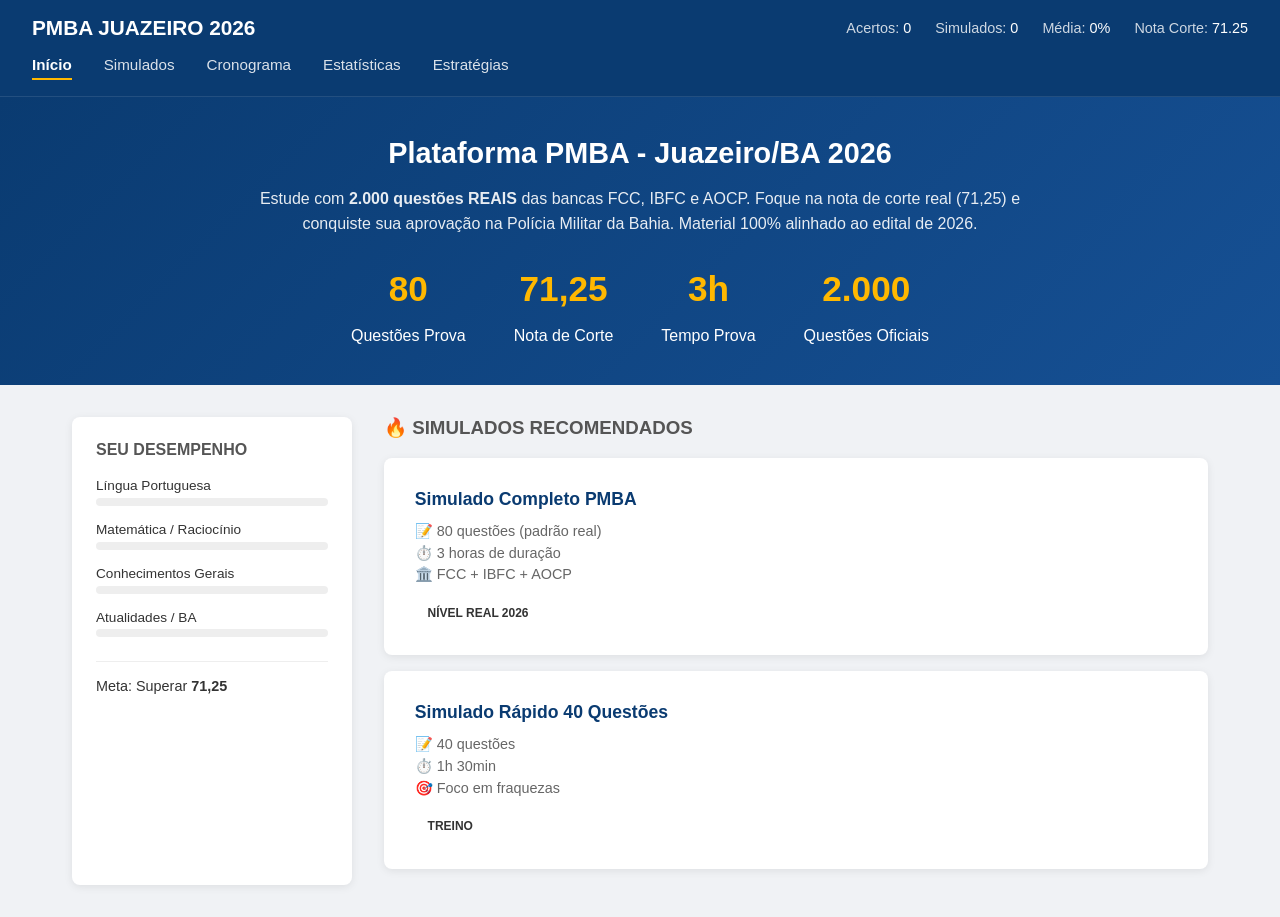
==== commit c2313f79: "Add files via upload" ====
--- a/index.html
+++ b/index.html
@@ -3,364 +3,91 @@
 <head>
     <meta charset="UTF-8">
     <meta name="viewport" content="width=device-width, initial-scale=1.0">
-    <title>PMBA Juazeiro - Plataforma Definitiva de Estudos 2026</title>
-    <link href="https://fonts.googleapis.com/css2?family=Inter:wght@300;400;500;600;700;800;900&display=swap" rel="stylesheet">
-    <link rel="stylesheet" href="https://cdnjs.cloudflare.com/ajax/libs/font-awesome/6.4.0/css/all.min.css">
-    <style>
-        :root {
-            --primary: #1a365d; --primary-light: #2c5282; --accent: #c53030; --accent-light: #e53e3e;
-            --success: #276749; --warning: #c05621; --gold: #d69e2e; --bg: #f7fafc; --card: #ffffff;
-            --text: #1a202c; --text-muted: #718096; --border: #e2e8f0;
-            --shadow: 0 4px 6px -1px rgba(0,0,0,0.1), 0 2px 4px -1px rgba(0,0,0,0.06);
-            --shadow-lg: 0 20px 25px -5px rgba(0,0,0,0.1), 0 10px 10px -5px rgba(0,0,0,0.04);
-        }
-        * { margin: 0; padding: 0; box-sizing: border-box; }
-        body { font-family: 'Inter', sans-serif; background: var(--bg); color: var(--text); line-height: 1.6; }
-        .header {
-            background: linear-gradient(135deg, var(--primary) 0%, var(--primary-light) 100%);
-            color: white; padding: 0; position: fixed; width: 100%; top: 0; z-index: 1000;
-            box-shadow: var(--shadow-lg);
-        }
-        .header-top { display: flex; align-items: center; justify-content: space-between; padding: 12px 24px; max-width: 1400px; margin: 0 auto; }
-        .logo { display: flex; align-items: center; gap: 12px; font-weight: 800; font-size: 1.3rem; }
-        .logo i { font-size: 1.8rem; color: var(--gold); }
-        .header-stats { display: flex; gap: 24px; font-size: 0.85rem; }
-        .header-stat { text-align: center; }
-        .header-stat .value { font-weight: 700; font-size: 1.1rem; color: var(--gold); }
-        .header-stat .label { opacity: 0.9; font-size: 0.75rem; }
-        .nav-bar { background: rgba(0,0,0,0.15); padding: 0 24px; }
-        .nav-links { display: flex; gap: 0; max-width: 1400px; margin: 0 auto; }
-        .nav-link {
-            padding: 14px 20px; color: rgba(255,255,255,0.85); text-decoration: none;
-            font-weight: 500; font-size: 0.9rem; transition: all 0.3s; border-bottom: 3px solid transparent;
-            cursor: pointer; display: flex; align-items: center; gap: 8px;
-        }
-        .nav-link:hover, .nav-link.active { color: white; background: rgba(255,255,255,0.1); border-bottom-color: var(--gold); }
-        .main-content { margin-top: 120px; padding: 24px; max-width: 1400px; margin-left: auto; margin-right: auto; }
-        .dashboard-grid { display: grid; grid-template-columns: 280px 1fr; gap: 24px; margin-bottom: 24px; }
-        .sidebar-card { background: var(--card); border-radius: 16px; padding: 24px; box-shadow: var(--shadow); height: fit-content; }
-        .sidebar-title { font-size: 0.85rem; font-weight: 700; text-transform: uppercase; color: var(--text-muted); letter-spacing: 0.05em; margin-bottom: 16px; }
-        .progress-item { margin-bottom: 16px; }
-        .progress-header { display: flex; justify-content: space-between; margin-bottom: 6px; font-size: 0.85rem; }
-        .progress-header span:first-child { font-weight: 600; }
-        .progress-header span:last-child { font-weight: 700; color: var(--primary); }
-        .progress-bar { height: 8px; background: var(--border); border-radius: 4px; overflow: hidden; }
-        .progress-fill { height: 100%; border-radius: 4px; transition: width 0.5s ease; }
-        .progress-fill.red { background: linear-gradient(90deg, var(--accent), var(--accent-light)); }
-        .progress-fill.orange { background: linear-gradient(90deg, var(--warning), #ed8936); }
-        .progress-fill.green { background: linear-gradient(90deg, var(--success), #38a169); }
-        .progress-fill.gold { background: linear-gradient(90deg, var(--gold), #ecc94b); }
-        .main-area { display: flex; flex-direction: column; gap: 24px; }
-        .card { background: var(--card); border-radius: 16px; padding: 28px; box-shadow: var(--shadow); transition: transform 0.2s, box-shadow 0.2s; }
-        .card:hover { transform: translateY(-2px); box-shadow: var(--shadow-lg); }
-        .card-header { display: flex; align-items: center; justify-content: space-between; margin-bottom: 20px; }
-        .card-title { font-size: 1.25rem; font-weight: 700; color: var(--primary); display: flex; align-items: center; gap: 10px; }
-        .card-title i { color: var(--accent); }
-        .badge { padding: 6px 14px; border-radius: 20px; font-size: 0.75rem; font-weight: 700; text-transform: uppercase; letter-spacing: 0.03em; }
-        .badge-red { background: #fed7d7; color: var(--accent); }
-        .badge-green { background: #c6f6d5; color: var(--success); }
-        .badge-gold { background: #fef5e7; color: var(--gold); }
-        .badge-blue { background: #bee3f8; color: var(--primary-light); }
-        .sim-info-grid { display: grid; grid-template-columns: repeat(4, 1fr); gap: 16px; margin-bottom: 24px; }
-        .sim-info-box { background: linear-gradient(135deg, var(--primary) 0%, var(--primary-light) 100%); color: white; padding: 20px; border-radius: 12px; text-align: center; }
-        .sim-info-box.alt { background: linear-gradient(135deg, var(--accent) 0%, var(--accent-light) 100%); }
-        .sim-info-box.alt2 { background: linear-gradient(135deg, var(--success) 0%, #38a169 100%); }
-        .sim-info-box.alt3 { background: linear-gradient(135deg, var(--gold) 0%, #ecc94b 100%); color: var(--primary); }
-        .sim-info-box .number { font-size: 2rem; font-weight: 800; display: block; }
-        .sim-info-box .label { font-size: 0.8rem; opacity: 0.9; }
-        .question-container { display: none; }
-        .question-container.active { display: block; }
-        .question-header { display: flex; align-items: center; justify-content: space-between; padding: 16px 20px; background: var(--primary); color: white; border-radius: 12px 12px 0 0; }
-        .question-number { font-weight: 700; font-size: 1.1rem; }
-        .question-banca { font-size: 0.8rem; opacity: 0.9; }
-        .question-body { padding: 24px; background: var(--card); border: 2px solid var(--border); border-top: none; border-radius: 0 0 12px 12px; }
-        .question-text { font-size: 1.05rem; line-height: 1.7; margin-bottom: 20px; font-weight: 500; }
-        .question-text pre { background: #f7fafc; padding: 16px; border-radius: 8px; border-left: 3px solid var(--primary); font-family: 'Inter', sans-serif; white-space: pre-wrap; margin-bottom: 16px; font-size: 0.95rem; }
-        .alternatives { display: flex; flex-direction: column; gap: 12px; }
-        .alternative { padding: 16px 20px; border: 2px solid var(--border); border-radius: 10px; cursor: pointer; transition: all 0.2s; display: flex; align-items: flex-start; gap: 12px; font-size: 0.95rem; }
-        .alternative:hover { border-color: var(--primary-light); background: #ebf8ff; }
-        .alternative.selected { border-color: var(--primary); background: #ebf8ff; }
-        .alternative.correct { border-color: var(--success); background: #c6f6d5; }
-        .alternative.wrong { border-color: var(--accent); background: #fed7d7; }
-        .alt-letter { min-width: 32px; height: 32px; border-radius: 50%; background: var(--primary); color: white; display: flex; align-items: center; justify-content: center; font-weight: 700; font-size: 0.85rem; flex-shrink: 0; }
-        .alternative.correct .alt-letter { background: var(--success); }
-        .alternative.wrong .alt-letter { background: var(--accent); }
-        .explanation { margin-top: 20px; padding: 20px; background: #f0fff4; border-left: 4px solid var(--success); border-radius: 0 8px 8px 0; display: none; }
-        .explanation.show { display: block; }
-        .explanation-title { font-weight: 700; color: var(--success); margin-bottom: 8px; }
-        .explanation-text { color: var(--text); line-height: 1.7; }
-        .explanation-cite { margin-top: 10px; font-size: 0.85rem; color: var(--text-muted); font-style: italic; }
-        .btn { padding: 14px 28px; border: none; border-radius: 10px; font-weight: 700; font-size: 0.95rem; cursor: pointer; transition: all 0.2s; display: inline-flex; align-items: center; gap: 8px; font-family: 'Inter', sans-serif; }
-        .btn-primary { background: var(--primary); color: white; }
-        .btn-primary:hover { background: var(--primary-light); transform: translateY(-2px); }
-        .btn-accent { background: var(--accent); color: white; }
-        .btn-accent:hover { background: var(--accent-light); transform: translateY(-2px); }
-        .btn-success { background: var(--success); color: white; }
-        .btn-success:hover { background: #2f855a; transform: translateY(-2px); }
-        .btn-outline { background: transparent; border: 2px solid var(--border); color: var(--text); }
-        .btn-outline:hover { border-color: var(--primary); color: var(--primary); }
-        .btn:disabled { opacity: 0.5; cursor: not-allowed; transform: none !important; }
-        .actions-bar { display: flex; gap: 12px; margin-top: 24px; justify-content: center; flex-wrap: wrap; }
-        .results-overlay { display: none; position: fixed; top: 0; left: 0; width: 100%; height: 100%; background: rgba(0,0,0,0.7); z-index: 2000; align-items: center; justify-content: center; }
-        .results-overlay.show { display: flex; }
-        .results-modal { background: var(--card); border-radius: 20px; padding: 40px; max-width: 900px; width: 90%; max-height: 90vh; overflow-y: auto; box-shadow: var(--shadow-lg); }
-        .results-header { text-align: center; margin-bottom: 32px; }
-        .results-header h2 { font-size: 2rem; color: var(--primary); margin-bottom: 8px; }
-        .results-header p { color: var(--text-muted); }
-        .score-circle { width: 160px; height: 160px; border-radius: 50%; display: flex; flex-direction: column; align-items: center; justify-content: center; margin: 0 auto 24px; border: 8px solid var(--border); position: relative; }
-        .score-circle.approved { border-color: var(--success); }
-        .score-circle.rejected { border-color: var(--accent); }
-        .score-value { font-size: 3rem; font-weight: 800; color: var(--primary); }
-        .score-label { font-size: 0.85rem; color: var(--text-muted); font-weight: 600; }
-        .results-grid { display: grid; grid-template-columns: repeat(3, 1fr); gap: 16px; margin-bottom: 24px; }
-        .result-box { padding: 20px; border-radius: 12px; text-align: center; }
-        .result-box.green { background: #f0fff4; }
-        .result-box.red { background: #fff5f5; }
-        .result-box.blue { background: #ebf8ff; }
-        .result-box .value { font-size: 1.5rem; font-weight: 800; }
-        .result-box .label { font-size: 0.8rem; color: var(--text-muted); margin-top: 4px; }
-        .weakness-section { margin-top: 24px; }
-        .weakness-title { font-weight: 700; font-size: 1.1rem; margin-bottom: 16px; color: var(--accent); }
-        .weakness-list { display: flex; flex-direction: column; gap: 10px; }
-        .weakness-item { display: flex; align-items: center; justify-content: space-between; padding: 14px 18px; background: #fff5f5; border-radius: 10px; border-left: 4px solid var(--accent); }
-        .weakness-item .subject { font-weight: 600; }
-        .weakness-item .score { font-weight: 700; color: var(--accent); }
-        .study-plan-section { margin-top: 24px; padding: 24px; background: linear-gradient(135deg, #ebf8ff 0%, #f0fff4 100%); border-radius: 12px; }
-        .study-plan-title { font-weight: 700; font-size: 1.1rem; margin-bottom: 16px; color: var(--primary); }
-        .study-plan-grid { display: grid; grid-template-columns: repeat(2, 1fr); gap: 12px; }
-        .study-plan-item { padding: 14px; background: white; border-radius: 8px; border-left: 4px solid var(--primary); }
-        .study-plan-item .day { font-weight: 700; color: var(--primary); font-size: 0.85rem; }
-        .study-plan-item .content { font-size: 0.9rem; margin-top: 4px; }
-        .hero-section { background: linear-gradient(135deg, var(--primary) 0%, var(--primary-light) 100%); color: white; padding: 40px; border-radius: 16px; margin-bottom: 24px; text-align: center; }
-        .hero-section h1 { font-size: 2.2rem; font-weight: 800; margin-bottom: 12px; }
-        .hero-section p { font-size: 1.1rem; opacity: 0.9; max-width: 700px; margin: 0 auto 24px; }
-        .hero-stats { display: flex; justify-content: center; gap: 40px; margin-top: 24px; flex-wrap: wrap; }
-        .hero-stat { text-align: center; }
-        .hero-stat .num { font-size: 2.5rem; font-weight: 800; color: var(--gold); }
-        .hero-stat .txt { font-size: 0.85rem; opacity: 0.9; }
-        .section-title { font-size: 1.4rem; font-weight: 700; color: var(--primary); margin-bottom: 20px; display: flex; align-items: center; gap: 10px; }
-        .simulados-grid { display: grid; grid-template-columns: repeat(auto-fit, minmax(300px, 1fr)); gap: 20px; margin-bottom: 24px; }
-        .simulado-card { background: var(--card); border-radius: 16px; padding: 24px; box-shadow: var(--shadow); cursor: pointer; transition: all 0.3s; border: 2px solid transparent; }
-        .simulado-card:hover { transform: translateY(-4px); box-shadow: var(--shadow-lg); border-color: var(--primary); }
-        .simulado-card .icon { font-size: 2.5rem; color: var(--primary); margin-bottom: 12px; }
-        .simulado-card h3 { font-size: 1.1rem; font-weight: 700; margin-bottom: 8px; color: var(--primary); }
-        .simulado-card .info { font-size: 0.85rem; color: var(--text-muted); margin-bottom: 4px; }
-        .simulado-card .tag { display: inline-block; padding: 4px 10px; border-radius: 6px; font-size: 0.75rem; font-weight: 600; margin-top: 10px; }
-        .tag-fcc { background: #fed7d7; color: var(--accent); }
-        .tag-cebraspe { background: #c6f6d5; color: var(--success); }
-        .tag-idecan { background: #fef5e7; color: var(--gold); }
-        .tag-ibfc { background: #e6fffa; color: #234e52; }
-        .tag-aocp { background: #faf5ff; color: #553c9a; }
-        .cronograma-table { width: 100%; border-collapse: collapse; margin-top: 16px; }
-        .cronograma-table th { background: var(--primary); color: white; padding: 14px; text-align: left; font-weight: 600; font-size: 0.85rem; }
-        .cronograma-table td { padding: 14px; border-bottom: 1px solid var(--border); font-size: 0.9rem; }
-        .cronograma-table tr:hover { background: #f7fafc; }
-        .cronograma-table .dia { font-weight: 700; color: var(--primary); }
-        .cronograma-table .horas { font-weight: 700; color: var(--accent); }
-        .dicas-grid { display: grid; grid-template-columns: repeat(auto-fit, minmax(300px, 1fr)); gap: 16px; }
-        .dica-card { padding: 20px; background: var(--card); border-radius: 12px; border-left: 4px solid var(--gold); box-shadow: var(--shadow); }
-        .dica-card h4 { font-weight: 700; color: var(--primary); margin-bottom: 8px; font-size: 0.95rem; }
-        .dica-card p { font-size: 0.85rem; color: var(--text-muted); line-height: 1.6; }
-        .hidden { display: none !important; }
-        .timer-bar { position: fixed; top: 120px; right: 24px; background: var(--card); padding: 16px 24px; border-radius: 12px; box-shadow: var(--shadow-lg); z-index: 500; display: flex; align-items: center; gap: 12px; }
-        .timer-bar i { font-size: 1.5rem; color: var(--accent); }
-        .timer-bar .time { font-size: 1.3rem; font-weight: 700; font-family: 'Courier New', monospace; }
-        .timer-bar.warning { animation: pulse 1s infinite; }
-        @keyframes pulse { 0%, 100% { opacity: 1; } 50% { opacity: 0.5; } }
-        .status-approved { background: #f0fff4; color: var(--success); padding: 16px; border-radius: 12px; }
-        .status-rejected { background: #fff5f5; color: var(--accent); padding: 16px; border-radius: 12px; }
-        .status-near { background: #fef5e7; color: var(--warning); padding: 16px; border-radius: 12px; }
-        .redacao-container { background: var(--card); border-radius: 16px; padding: 28px; box-shadow: var(--shadow); }
-        .redacao-tema { background: linear-gradient(135deg, var(--primary), var(--primary-light)); color: white; padding: 20px; border-radius: 12px; margin-bottom: 20px; }
-        .redacao-textarea { width: 100%; min-height: 400px; padding: 16px; border: 2px solid var(--border); border-radius: 12px; font-size: 1rem; line-height: 1.8; font-family: 'Inter', sans-serif; resize: vertical; }
-        .redacao-criterios { display: grid; grid-template-columns: repeat(auto-fit, minmax(200px, 1fr)); gap: 12px; margin-top: 20px; }
-        .criterio-item { padding: 12px; background: #f7fafc; border-radius: 8px; border-left: 3px solid var(--primary); }
-        .criterio-titulo { font-weight: 700; font-size: 0.85rem; color: var(--primary); margin-bottom: 4px; }
-        .criterio-desc { font-size: 0.75rem; color: var(--text-muted); }
-
-        @media (max-width: 1024px) {
-            .dashboard-grid { grid-template-columns: 1fr; }
-            .simulados-grid { grid-template-columns: 1fr; }
-            .sim-info-grid { grid-template-columns: repeat(2, 1fr); }
-            .results-grid { grid-template-columns: 1fr; }
-            .study-plan-grid { grid-template-columns: 1fr; }
-            .dicas-grid { grid-template-columns: 1fr; }
-            .hero-stats { flex-direction: column; gap: 20px; }
-        }
-        @media (max-width: 768px) {
-            .header-stats { display: none; }
-            .nav-links { overflow-x: auto; }
-            .main-content { margin-top: 100px; padding: 16px; }
-            .timer-bar { top: auto; bottom: 20px; right: 16px; left: 16px; justify-content: center; }
-        }
-    </style>
-<base target="_blank">
+    <title>PMBA Juazeiro 2026 | Plataforma de Estudos</title>
+    <link rel="stylesheet" href="style.css">
 </head>
 <body>
+    <header class="cabecalho">
+        <div class="logo">
+            <h1>PMBA JUAZEIRO 2026</h1>
+        </div>
+        <div class="metricas">
+            <div><span>Acertos:</span> <span id="acertos-total">0</span></div>
+            <div><span>Simulados:</span> <span id="simulados-feitos">0</span></div>
+            <div><span>Média:</span> <span id="media-geral">0%</span></div>
+            <div><span>Nota Corte:</span> <span id="nota-corte">71,25</span></div>
+        </div>
+    </header>
 
-<!-- HEADER -->
-<div class="header">
-    <div class="header-top">
-        <div class="logo"><i class="fas fa-shield-alt"></i><span>PMBA JUAZEIRO 2026</span></div>
-        <div class="header-stats">
-            <div class="header-stat"><div class="value" id="header-acertos">0</div><div class="label">Acertos Totais</div></div>
-            <div class="header-stat"><div class="value" id="header-simulados">0</div><div class="label">Simulados</div></div>
-            <div class="header-stat"><div class="value" id="header-media">0%</div><div class="label">Média Geral</div></div>
-            <div class="header-stat"><div class="value" style="color: var(--gold);">71.25</div><div class="label">Nota Corte Real</div></div>
+    <nav class="menu">
+        <a href="#" class="ativo">Início</a>
+        <a href="#simulados">Simulados</a>
+        <a href="#cronograma">Cronograma</a>
+        <a href="#estatisticas">Estatísticas</a>
+        <a href="#estrategias">Estratégias</a>
+    </nav>
+
+    <section class="destaque">
+        <h2>Plataforma PMBA - Juazeiro/BA 2026</h2>
+        <p>Estude com <strong>2.000 questões REAIS</strong> das bancas FCC, IBFC e AOCP. Foque na nota de corte real (71,25) e conquiste sua aprovação na Polícia Militar da Bahia. Material 100% alinhado ao edital de 2026.</p>
+        
+        <div class="indicadores">
+            <div><strong>80</strong><br>Questões Prova</div>
+            <div><strong>71,25</strong><br>Nota de Corte</div>
+            <div><strong>3h</strong><br>Tempo Prova</div>
+            <div><strong>2.000</strong><br>Questões Oficiais</div>
         </div>
-    </div>
-    <div class="nav-bar">
-        <div class="nav-links">
-            <a class="nav-link active" onclick="showSection('home')"><i class="fas fa-home"></i> Início</a>
-            <a class="nav-link" onclick="showSection('simulados')"><i class="fas fa-clipboard-list"></i> Simulados</a>
-            <a class="nav-link" onclick="showSection('cronograma')"><i class="fas fa-calendar-alt"></i> Cronograma</a>
-            <a class="nav-link" onclick="showSection('estatisticas')"><i class="fas fa-chart-line"></i> Estatísticas</a>
-            <a class="nav-link" onclick="showSection('dicas')"><i class="fas fa-lightbulb"></i> Estratégias</a>
-        </div>
-    </div>
-</div>
+    </section>
 
-<!-- TIMER -->
-<div class="timer-bar hidden" id="timer-bar"><i class="fas fa-clock"></i><span class="time" id="timer-display">00:00</span></div>
-
-<!-- MAIN -->
-<div class="main-content">
-
-<!-- HOME -->
-<div id="section-home">
-    <div class="hero-section">
-        <h1><i class="fas fa-bullseye"></i> Plataforma PMBA - Juazeiro/BA 2026</h1>
-        <p>Estude com 2.000 questões REAIS das bancas FCC, IBFC e AOCP. Foque na nota de corte real (71.25) e conquiste sua aprovação na Polícia Militar da Bahia. Material 100% alinhado ao edital de 2026.</p>
-        <div class="hero-stats">
-            <div class="hero-stat"><div class="num">80</div><div class="txt">Questões Prova Final</div></div>
-            <div class="hero-stat"><div class="num">71.25</div><div class="txt">Nota de Corte Real</div></div>
-            <div class="hero-stat"><div class="num">3h</div><div class="txt">Tempo de Prova</div></div>
-            <div class="hero-stat"><div class="num">2000</div><div class="txt">Questões Oficiais</div></div>
-        </div>
-    </div>
-    <div class="dashboard-grid">
-        <div class="sidebar-card">
-            <div class="sidebar-title"><i class="fas fa-chart-pie"></i> Seu Desempenho</div>
-            <div class="progress-item">
-                <div class="progress-header"><span>Língua Portuguesa</span><span id="prog-port">0%</span></div>
-                <div class="progress-bar"><div class="progress-fill red" id="bar-port" style="width:0%"></div></div>
+    <main class="conteudo">
+        <div class="desempenho">
+            <h3>SEU DESEMPENHO</h3>
+            <div class="materia">
+                <span>Língua Portuguesa</span>
+                <div class="barra"><div class="nivel" id="portugues"></div></div>
             </div>
-            <div class="progress-item">
-                <div class="progress-header"><span>Matemática / Raciocínio</span><span id="prog-mat">0%</span></div>
-                <div class="progress-bar"><div class="progress-fill orange" id="bar-mat" style="width:0%"></div></div>
+            <div class="materia">
+                <span>Matemática / Raciocínio</span>
+                <div class="barra"><div class="nivel" id="matematica"></div></div>
             </div>
-            <div class="progress-item">
-                <div class="progress-header"><span>Conhecimentos Gerais</span><span id="prog-geral">0%</span></div>
-                <div class="progress-bar"><div class="progress-fill green" id="bar-geral" style="width:0%"></div></div>
+            <div class="materia">
+                <span>Conhecimentos Gerais</span>
+                <div class="barra"><div class="nivel" id="gerais"></div></div>
             </div>
-            <div class="progress-item">
-                <div class="progress-header"><span>Atualidades / BA</span><span id="prog-atual">0%</span></div>
-                <div class="progress-bar"><div class="progress-fill gold" id="bar-atual" style="width:0%"></div></div>
+            <div class="materia">
+                <span>Atualidades / BA</span>
+                <div class="barra"><div class="nivel" id="atualidades"></div></div>
             </div>
-            <div style="margin-top:20px;padding-top:16px;border-top:1px solid var(--border);">
-                <div style="font-size:0.8rem;color:var(--text-muted);margin-bottom:8px;">Meta: Superar 71.25</div>
-                <div class="progress-bar" style="height:12px;"><div class="progress-fill green" id="bar-meta" style="width:0%;background:linear-gradient(90deg,var(--accent),var(--gold),var(--success))"></div></div>
-                <div style="display:flex;justify-content:space-between;font-size:0.75rem;margin-top:4px;color:var(--text-muted);"><span>0</span><span>35</span><span>71.25</span><span>100</span></div>
+            <div class="meta">
+                <p>Meta: Superar <strong>71,25</strong></p>
             </div>
         </div>
-        <div class="main-area">
-            <div class="card">
-                <div class="card-header"><div class="card-title"><i class="fas fa-fire"></i> Simulados Recomendados</div><span class="badge badge-gold">Foco Juazeiro 2026</span></div>
-                <div class="simulados-grid" style="grid-template-columns:repeat(2,1fr);">
-                    <div class="simulado-card" onclick="startSimulado('completo')">
-                        <div class="icon"><i class="fas fa-file-alt"></i></div>
-                        <h3>Simulado Completo PMBA</h3>
-                        <div class="info"><i class="fas fa-list-ol"></i> 80 questões (padrão real)</div>
-                        <div class="info"><i class="fas fa-clock"></i> 3 horas</div>
-                        <div class="info"><i class="fas fa-building"></i> FCC + IBFC + AOCP</div>
-                        <span class="tag tag-fcc">NÍVEL REAL 2026</span>
-                    </div>
-                    <div class="simulado-card" onclick="startSimulado('parcial')">
-                        <div class="icon"><i class="fas fa-bolt"></i></div>
-                        <h3>Simulado Rápido 40 Questões</h3>
-                        <div class="info"><i class="fas fa-list-ol"></i> 40 questões</div>
-                        <div class="info"><i class="fas fa-clock"></i> 1h 30min</div>
-                        <div class="info"><i class="fas fa-bullseye"></i> Foco em fraquezas</div>
-                        <span class="tag tag-cebraspe">TREINO</span>
-                    </div>
-                </div>
+
+        <div class="simulados" id="simulados">
+            <h3>🔥 SIMULADOS RECOMENDADOS</h3>
+            
+            <div class="cartao-simulado" onclick="carregarSimulado('completo')">
+                <h4>Simulado Completo PMBA</h4>
+                <p>📝 80 questões (padrão real)</p>
+                <p>⏱️ 3 horas de duração</p>
+                <p>🏛️ FCC + IBFC + AOCP</p>
+                <span class="tag oficial">NÍVEL REAL 2026</span>
             </div>
-            <div class="card">
-                <div class="card-header"><div class="card-title"><i class="fas fa-info-circle"></i> Características da Prova Real PMBA 2026</div></div>
-                <div style="display:grid;grid-template-columns:repeat(4,1fr);gap:16px;">
-                    <div style="text-align:center;padding:16px;background:#f7fafc;border-radius:10px;"><div style="font-size:2rem;font-weight:800;color:var(--primary);">80</div><div style="font-size:0.8rem;color:var(--text-muted);">Questões Objetivas</div></div>
-                    <div style="text-align:center;padding:16px;background:#f7fafc;border-radius:10px;"><div style="font-size:2rem;font-weight:800;color:var(--accent);">A-E</div><div style="font-size:0.8rem;color:var(--text-muted);">5 Alternativas</div></div>
-                    <div style="text-align:center;padding:16px;background:#f7fafc;border-radius:10px;"><div style="font-size:2rem;font-weight:800;color:var(--success);">3h</div><div style="font-size:0.8rem;color:var(--text-muted);">Duração</div></div>
-                    <div style="text-align:center;padding:16px;background:#f7fafc;border-radius:10px;"><div style="font-size:2rem;font-weight:800;color:var(--gold);">71.25</div><div style="font-size:0.8rem;color:var(--text-muted);">Nota Corte Juazeiro</div></div>
-                </div>
-                <div style="margin-top:20px;padding:16px;background:#fffaf0;border-radius:10px;border-left:4px solid var(--warning);">
-                    <strong style="color:var(--warning);"><i class="fas fa-exclamation-triangle"></i> IMPORTANTE:</strong>
-                    <span style="font-size:0.9rem;"> A prova da PMBA 2026 utiliza questões das bancas <strong>FCC</strong>, <strong>IBFC</strong> e <strong>AOCP</strong>. Questões de múltipla escolha com 5 alternativas. Erro não desconta ponto. Redação dissertativa-argumentativa com nota de 0 a 100.</span>
-                </div>
+
+            <div class="cartao-simulado" onclick="carregarSimulado('rapido')">
+                <h4>Simulado Rápido 40 Questões</h4>
+                <p>📝 40 questões</p>
+                <p>⏱️ 1h 30min</p>
+                <p>🎯 Foco em fraquezas</p>
+                <span class="tag treino">TREINO</span>
             </div>
         </div>
+    </main>
+
+    <div id="area-prova" class="oculto">
+        <!-- Aqui vai carregar as questões dinamicamente -->
     </div>
-</div>
 
-<!-- SIMULADOS -->
-<div id="section-simulados" class="hidden">
-    <div class="section-title"><i class="fas fa-clipboard-list"></i> Simulados Disponíveis</div>
-    <div class="simulados-grid">
-        <div class="simulado-card" onclick="startSimulado('completo')"><div class="icon"><i class="fas fa-file-alt"></i></div><h3>Simulado Completo PMBA</h3><div class="info"><i class="fas fa-list-ol"></i> 80 questões (padrão FCC/IBFC/AOCP)</div><div class="info"><i class="fas fa-clock"></i> 3 horas</div><div class="info"><i class="fas fa-percentage"></i> Nota de corte: 71.25</div><span class="tag tag-fcc">NÍVEL REAL 2026</span></div>
-        <div class="simulado-card" onclick="startSimulado('parcial')"><div class="icon"><i class="fas fa-bolt"></i></div><h3>Simulado Rápido 40 Questões</h3><div class="info"><i class="fas fa-list-ol"></i> 40 questões</div><div class="info"><i class="fas fa-clock"></i> 1h 30min</div><div class="info"><i class="fas fa-bullseye"></i> Foco em pontos fracos</div><span class="tag tag-cebraspe">TREINO</span></div>
-        <div class="simulado-card" onclick="startSimulado('portugues')"><div class="icon"><i class="fas fa-book"></i></div><h3>Língua Portuguesa - 20 Questões</h3><div class="info"><i class="fas fa-list-ol"></i> 20 questões FCC/IBFC/AOCP</div><div class="info"><i class="fas fa-clock"></i> 45 minutos</div><div class="info"><i class="fas fa-pen"></i> Interpretação + Gramática</div><span class="tag tag-idecan">DISCIPLINA</span></div>
-        <div class="simulado-card" onclick="startSimulado('matematica')"><div class="icon"><i class="fas fa-calculator"></i></div><h3>Matemática / Raciocínio Lógico</h3><div class="info"><i class="fas fa-list-ol"></i> 20 questões</div><div class="info"><i class="fas fa-clock"></i> 45 minutos</div><div class="info"><i class="fas fa-brain"></i> Problemas + Lógica</div><span class="tag tag-idecan">DISCIPLINA</span></div>
-        <div class="simulado-card" onclick="startSimulado('geral')"><div class="icon"><i class="fas fa-globe"></i></div><h3>Conhecimentos Gerais + Atualidades</h3><div class="info"><i class="fas fa-list-ol"></i> 20 questões</div><div class="info"><i class="fas fa-clock"></i> 30 minutos</div><div class="info"><i class="fas fa-map-marker-alt"></i> Foco na Bahia</div><span class="tag tag-fcc">DISCIPLINA</span></div>
-        <div class="simulado-card" onclick="startSimulado('redacao')"><div class="icon"><i class="fas fa-pen-fancy"></i></div><h3>Simulado de Redação</h3><div class="info"><i class="fas fa-file-word"></i> 1 tema dissertativo</div><div class="info"><i class="fas fa-clock"></i> 2 horas</div><div class="info"><i class="fas fa-star"></i> Autoavaliação estruturada</div><span class="tag tag-cebraspe">REDAÇÃO</span></div>
-    </div>
-</div>
-
-<!-- CRONOGRAMA -->
-<div id="section-cronograma" class="hidden">
-    <div class="section-title"><i class="fas fa-calendar-alt"></i> Cronograma de Estudos - Estratégia Aprovação 2026</div>
-    <div class="card">
-        <div class="card-header"><div class="card-title"><i class="fas fa-calendar-week"></i> Plano Semanal (6 dias de estudo + 1 revisão)</div><span class="badge badge-blue">6h/dia recomendado</span></div>
-        <table class="cronograma-table">
-            <thead><tr><th>Dia</th><th>Manhã (3h)</th><th>Tarde (2h)</th><th>Noite (1h)</th><th>Total</th></tr></thead>
-            <tbody>
-                <tr><td class="dia">Segunda</td><td>Língua Portuguesa - Interpretação textual</td><td>Matemática - Problemas do dia-a-dia</td><td>Revisão flashcards</td><td class="horas">6h</td></tr>
-                <tr><td class="dia">Terça</td><td>Língua Portuguesa - Gramática (regência, concordância)</td><td>Raciocínio Lógico - Diagramas e tabelas</td><td>Questões FCC/IBFC passadas</td><td class="horas">6h</td></tr>
-                <tr><td class="dia">Quarta</td><td>Conhecimentos Gerais - História do Brasil</td><td>Conhecimentos Gerais - Geografia</td><td>Simulado rápido (20 questões)</td><td class="horas">6h</td></tr>
-                <tr><td class="dia">Quinta</td><td>Atualidades - Notícias semana Bahia</td><td>Atualidades - Política nacional</td><td>Redação - Estrutura dissertativa</td><td class="horas">6h</td></tr>
-                <tr><td class="dia">Sexta</td><td>Simulado completo (80 questões)</td><td>Correção e análise de erros</td><td>Revisar questões erradas</td><td class="horas">6h</td></tr>
-                <tr><td class="dia">Sábado</td><td>Redação completa (tema atual)</td><td>Revisão geral da semana</td><td>Descanso / Leitura leve</td><td class="horas">4h</td></tr>
-                <tr><td class="dia">Domingo</td><td colspan="3" style="text-align:center;color:var(--success);font-weight:600;"><i class="fas fa-check-circle"></i> REVISÃO GERAL + SIMULADO COMPLETO (manhã)</td><td class="horas">3h</td></tr>
-            </tbody>
-        </table>
-    </div>
-    <div class="card" style="margin-top:20px;">
-        <div class="card-header"><div class="card-title"><i class="fas fa-bullseye"></i> Estratégia por Disciplina (Peso na Prova)</div></div>
-        <div style="display:grid;grid-template-columns:repeat(3,1fr);gap:16px;">
-            <div style="padding:20px;background:linear-gradient(135deg,#ebf8ff,#f0fff4);border-radius:12px;"><div style="font-weight:700;color:var(--primary);margin-bottom:8px;"><i class="fas fa-book"></i> Língua Portuguesa (20 questões)</div><div style="font-size:0.85rem;color:var(--text-muted);line-height:1.6;"><strong>Foco:</strong> Interpretação textual (50%), gramática (30%), ortografia (20%).<br><strong>Banca:</strong> FCC e IBFC adoram textos longos com questões de inferência.<br><strong>Meta:</strong> Acertar 16/20 (80%)</div></div>
-            <div style="padding:20px;background:linear-gradient(135deg,#fef5e7,#fffaf0);border-radius:12px;"><div style="font-weight:700;color:var(--warning);margin-bottom:8px;"><i class="fas fa-calculator"></i> Matemática (15 questões)</div><div style="font-size:0.85rem;color:var(--text-muted);line-height:1.6;"><strong>Foco:</strong> Problemas do cotidiano, porcentagem, regra de três, juros simples.<br><strong>Banca:</strong> AOCP gosta de questões com dados reais.<br><strong>Meta:</strong> Acertar 10/15 (67%)</div></div>
-            <div style="padding:20px;background:linear-gradient(135deg,#fff5f5,#fed7d7);border-radius:12px;"><div style="font-weight:700;color:var(--accent);margin-bottom:8px;"><i class="fas fa-brain"></i> Raciocínio Lógico (10 questões)</div><div style="font-size:0.85rem;color:var(--text-muted);line-height:1.6;"><strong>Foco:</strong> Proposições lógicas, diagramas de Venn, sequências lógicas.<br><strong>Banca:</strong> FCC exige raciocínio rápido e preciso.<br><strong>Meta:</strong> Acertar 7/10 (70%)</div></div>
-            <div style="padding:20px;background:linear-gradient(135deg,#f0fff4,#c6f6d5);border-radius:12px;"><div style="font-weight:700;color:var(--success);margin-bottom:8px;"><i class="fas fa-globe-americas"></i> Conhecimentos Gerais (20 questões)</div><div style="font-size:0.85rem;color:var(--text-muted);line-height:1.6;"><strong>Foco:</strong> História do Brasil, Geografia, Ciências básicas.<br><strong>Banca:</strong> IBFC cobra conhecimento amplo e atual.<br><strong>Meta:</strong> Acertar 14/20 (70%)</div></div>
-            <div style="padding:20px;background:linear-gradient(135deg,#e6fffa,#b2f5ea);border-radius:12px;"><div style="font-weight:700;color:#234e52;margin-bottom:8px;"><i class="fas fa-newspaper"></i> Atualidades (10 questões)</div><div style="font-size:0.85rem;color:var(--text-muted);line-height:1.6;"><strong>Foco:</strong> Política, economia, saúde, educação. Últimos 12 meses.<br><strong>Banca:</strong> FCC contextualiza com a Bahia.<br><strong>Meta:</strong> Acertar 7/10 (70%)</div></div>
-            <div style="padding:20px;background:linear-gradient(135deg,#faf5ff,#e9d8fd);border-radius:12px;"><div style="font-weight:700;color:#553c9a;margin-bottom:8px;"><i class="fas fa-pen-fancy"></i> Redação (Nota 0-100)</div><div style="font-size:0.85rem;color:var(--text-muted);line-height:1.6;"><strong>Foco:</strong> Estrutura dissertativa-argumentativa, repertório, coesão.<br><strong>Banca:</strong> FCC/IBFC avaliam: estrutura, argumentação, gramática.<br><strong>Meta:</strong> Nota mínima 70 (acima da média)</div></div>
-        </div>
-    </div>
-</div>
-
-<!-- ESTATÍSTICAS -->
-<div id="section-estatisticas" class="hidden">
-    <div class="section-title"><i class="fas fa-chart-line"></i> Análise de Desempenho</div>
-    <div class="card">
-        <div class="card-header"><div class="card-title"><i class="fas fa-history"></i> Histórico de Simulados</div></div>
-        <div id="historico-container">
-            <p style="text-align:center;color:var(--text-muted);padding:40px;"><i class="fas fa-clipboard-list" style="font-size:3rem;margin-bottom:16px;display:block;"></i>Nenhum simulado realizado ainda. Faça seu primeiro simulado para ver a análise completa!</p>
-        </div>
-    </div>
-</div>
-
-<!-- DICAS -->
-<div id="section-dicas" class="hidden">
-    <div class="section-title"><i class="fas fa-lightbulb"></i> Estratégias de Aprovação 2026</div>
-    <div class="dicas-grid">
-        <div class="dica-card"><h4><i class="fas fa-clock"></i> Gestão do Tempo na Prova</h4><p>80 questões em 3h = 2min15s por questão. Reserve 20min para revisão. Não gaste mais de 3min em uma questão. Marque e volte depois. Redação: 30min para projeto, 60min para texto, 30min revisão.</p></div>
-        <div class="dica-card"><h4><i class="fas fa-brain"></i> Técnica de Eliminação (FCC/IBFC)</h4><p>As bancas colocam 2 alternativas claramente erradas, 1 quase certa e 2 plausíveis. Elimine as óbvias primeiro. Entre as 2 restantes, escolha a mais COMPLETA e PRECISA. Cuidado com "sempre" e "nunca".</p></div>
-        <div class="dica-card"><h4><i class="fas fa-exclamation-circle"></i> Pegadinhas AOCP</h4><p>AOCP usa questões com dados reais e cálculos simples mas com armadilhas na interpretação. Leia TODAS as
+    <script src="script.js"></script>
+</body>
+</html>
--- a/style.css
+++ b/style.css
@@ -0,0 +1,214 @@
+* {
+    margin: 0;
+    padding: 0;
+    box-sizing: border-box;
+    font-family: Arial, sans-serif;
+}
+
+body {
+    background-color: #f0f2f5;
+    color: #333;
+}
+
+.cabecalho {
+    background-color: #0a3b71;
+    color: white;
+    padding: 1rem 2rem;
+    display: flex;
+    justify-content: space-between;
+    align-items: center;
+}
+
+.logo h1 {
+    font-size: 1.3rem;
+    font-weight: bold;
+}
+
+.metricas {
+    display: flex;
+    gap: 1.5rem;
+    font-size: 0.9rem;
+}
+
+.metricas span:first-child {
+    opacity: 0.8;
+}
+
+.menu {
+    background-color: #0a3b71;
+    padding: 0 2rem 1rem;
+    display: flex;
+    gap: 2rem;
+    border-bottom: 1px solid rgba(255,255,255,0.1);
+}
+
+.menu a {
+    color: white;
+    text-decoration: none;
+    font-size: 0.95rem;
+    opacity: 0.85;
+}
+
+.menu a.ativo, .menu a:hover {
+    opacity: 1;
+    font-weight: bold;
+    border-bottom: 2px solid #ffb800;
+    padding-bottom: 0.3rem;
+}
+
+.destaque {
+    background: linear-gradient(135deg, #0a3b71 0%, #165094 100%);
+    color: white;
+    padding: 2.5rem 2rem;
+    text-align: center;
+}
+
+.destaque h2 {
+    margin-bottom: 1rem;
+    font-size: 1.8rem;
+}
+
+.destaque p {
+    max-width: 800px;
+    margin: 0 auto 2rem;
+    opacity: 0.9;
+    line-height: 1.6;
+}
+
+.indicadores {
+    display: flex;
+    justify-content: center;
+    gap: 3rem;
+    flex-wrap: wrap;
+}
+
+.indicadores div {
+    text-align: center;
+}
+
+.indicadores strong {
+    font-size: 2.2rem;
+    color: #ffb800;
+    display: block;
+}
+
+.conteudo {
+    max-width: 1200px;
+    margin: 2rem auto;
+    padding: 0 2rem;
+    display: grid;
+    grid-template-columns: 280px 1fr;
+    gap: 2rem;
+}
+
+.desempenho {
+    background: white;
+    padding: 1.5rem;
+    border-radius: 8px;
+    box-shadow: 0 2px 8px rgba(0,0,0,0.08);
+}
+
+.desempenho h3 {
+    margin-bottom: 1.2rem;
+    font-size: 1rem;
+    color: #555;
+}
+
+.materia {
+    margin-bottom: 1rem;
+}
+
+.materia span {
+    font-size: 0.85rem;
+    display: block;
+    margin-bottom: 0.3rem;
+}
+
+.barra {
+    width: 100%;
+    height: 8px;
+    background: #eee;
+    border-radius: 4px;
+    overflow: hidden;
+}
+
+.nivel {
+    height: 100%;
+    background: linear-gradient(90deg, #28a745, #34ce57);
+    width: 0%;
+    transition: width 0.5s;
+}
+
+.meta {
+    margin-top: 1.5rem;
+    padding-top: 1rem;
+    border-top: 1px solid #eee;
+    font-size: 0.9rem;
+}
+
+.simulados h3 {
+    margin-bottom: 1.2rem;
+    color: #555;
+}
+
+.cartao-simulado {
+    background: white;
+    padding: 1.8rem;
+    border-radius: 8px;
+    box-shadow: 0 2px 8px rgba(0,0,0,0.08);
+    margin-bottom: 1rem;
+    cursor: pointer;
+    transition: transform 0.2s, box-shadow 0.2s;
+    border: 2px solid transparent;
+}
+
+.cartao-simulado:hover {
+    transform: translateY(-3px);
+    box-shadow: 0 4px 12px rgba(0,0,0,0.12);
+    border-color: #0a3b71;
+}
+
+.cartao-simulado h4 {
+    color: #0a3b71;
+    margin-bottom: 0.8rem;
+    font-size: 1.1rem;
+}
+
+.cartao-simulado p {
+    font-size: 0.9rem;
+    margin-bottom: 0.3rem;
+    color: #666;
+}
+
+.tag {
+    display: inline-block;
+    margin-top: 0.8rem;
+    padding: 0.3rem 0.8rem;
+    border-radius: 20px;
+    font-size: 0.75rem;
+    font-weight: bold;
+}
+
+tag.oficial {
+    background: #ffeeee;
+    color: #dc3545;
+}
+
+tag.treino {
+    background: #e6ffea;
+    color: #28a745;
+}
+
+.oculto {
+    display: none !important;
+}
+
+@media (max-width: 768px) {
+    .conteudo {
+        grid-template-columns: 1fr;
+    }
+    .metricas {
+        gap: 0.8rem;
+        font-size: 0.8rem;
+    }
+}
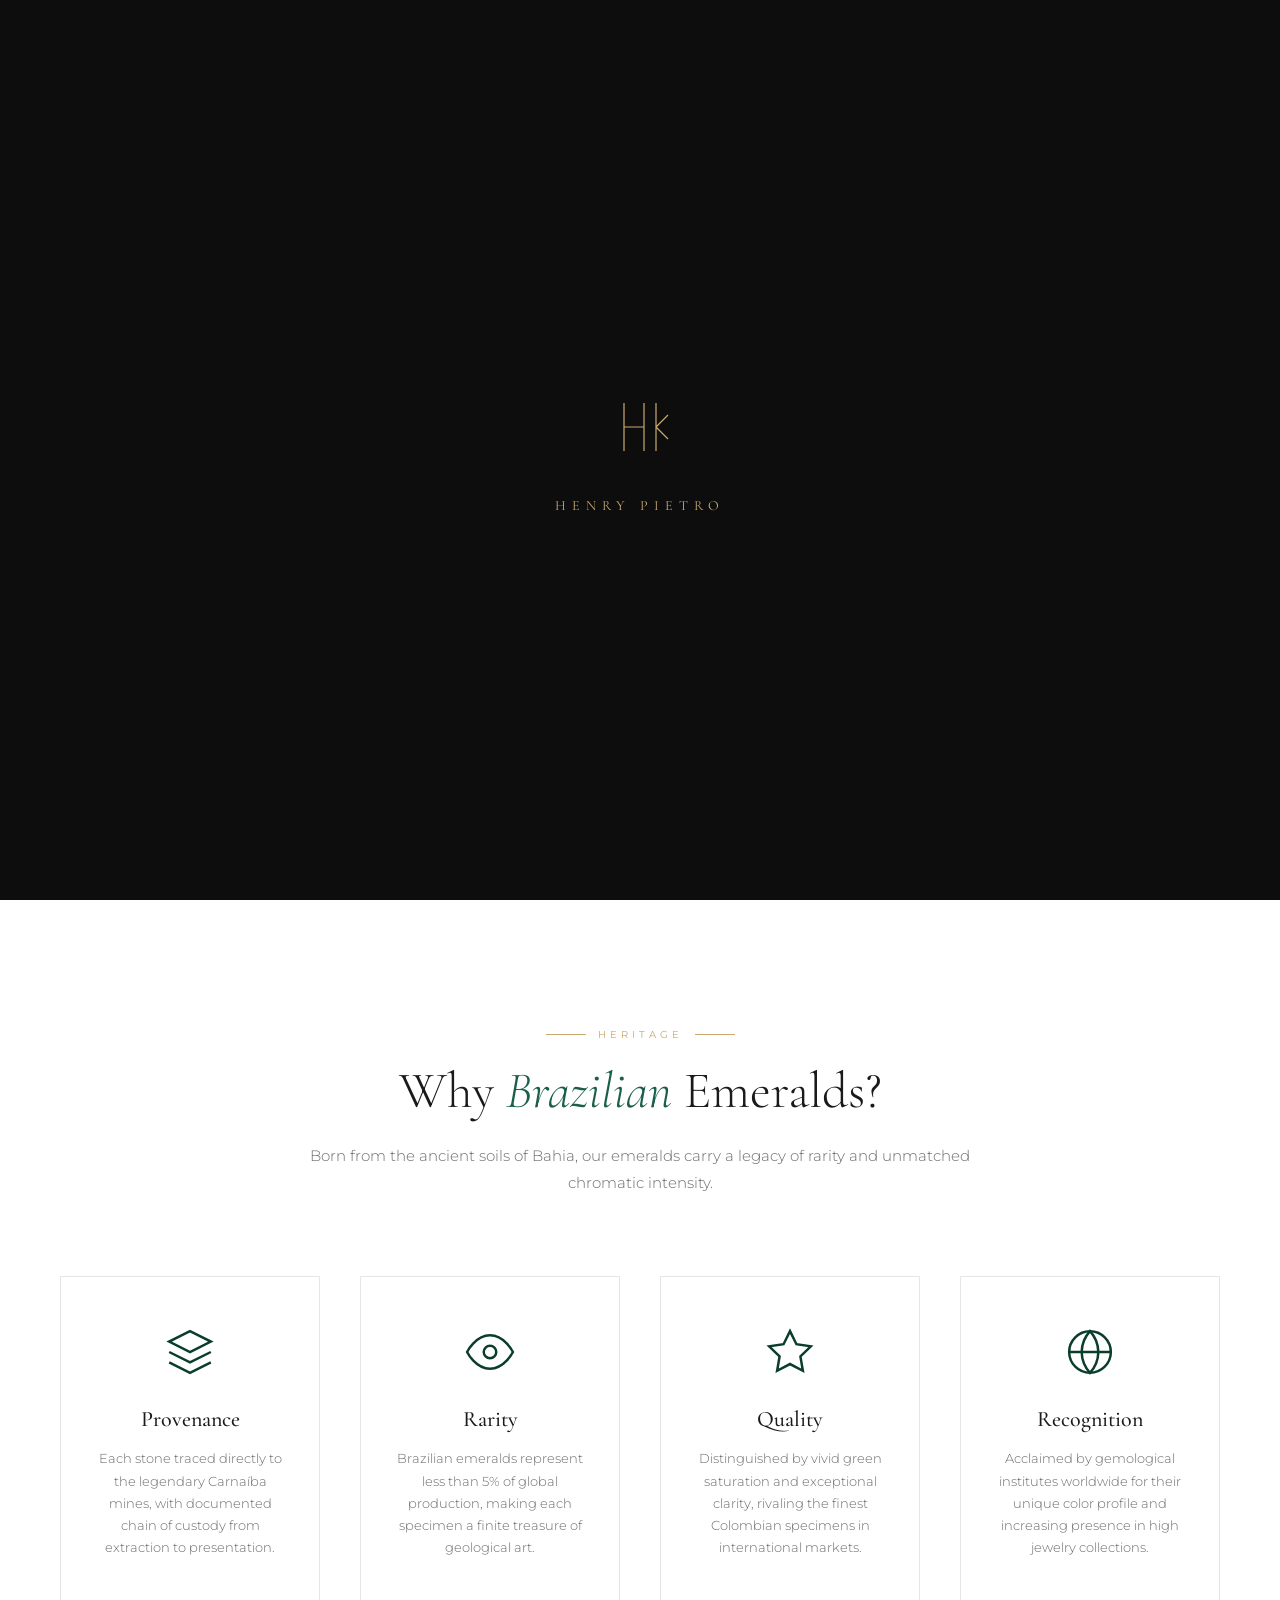
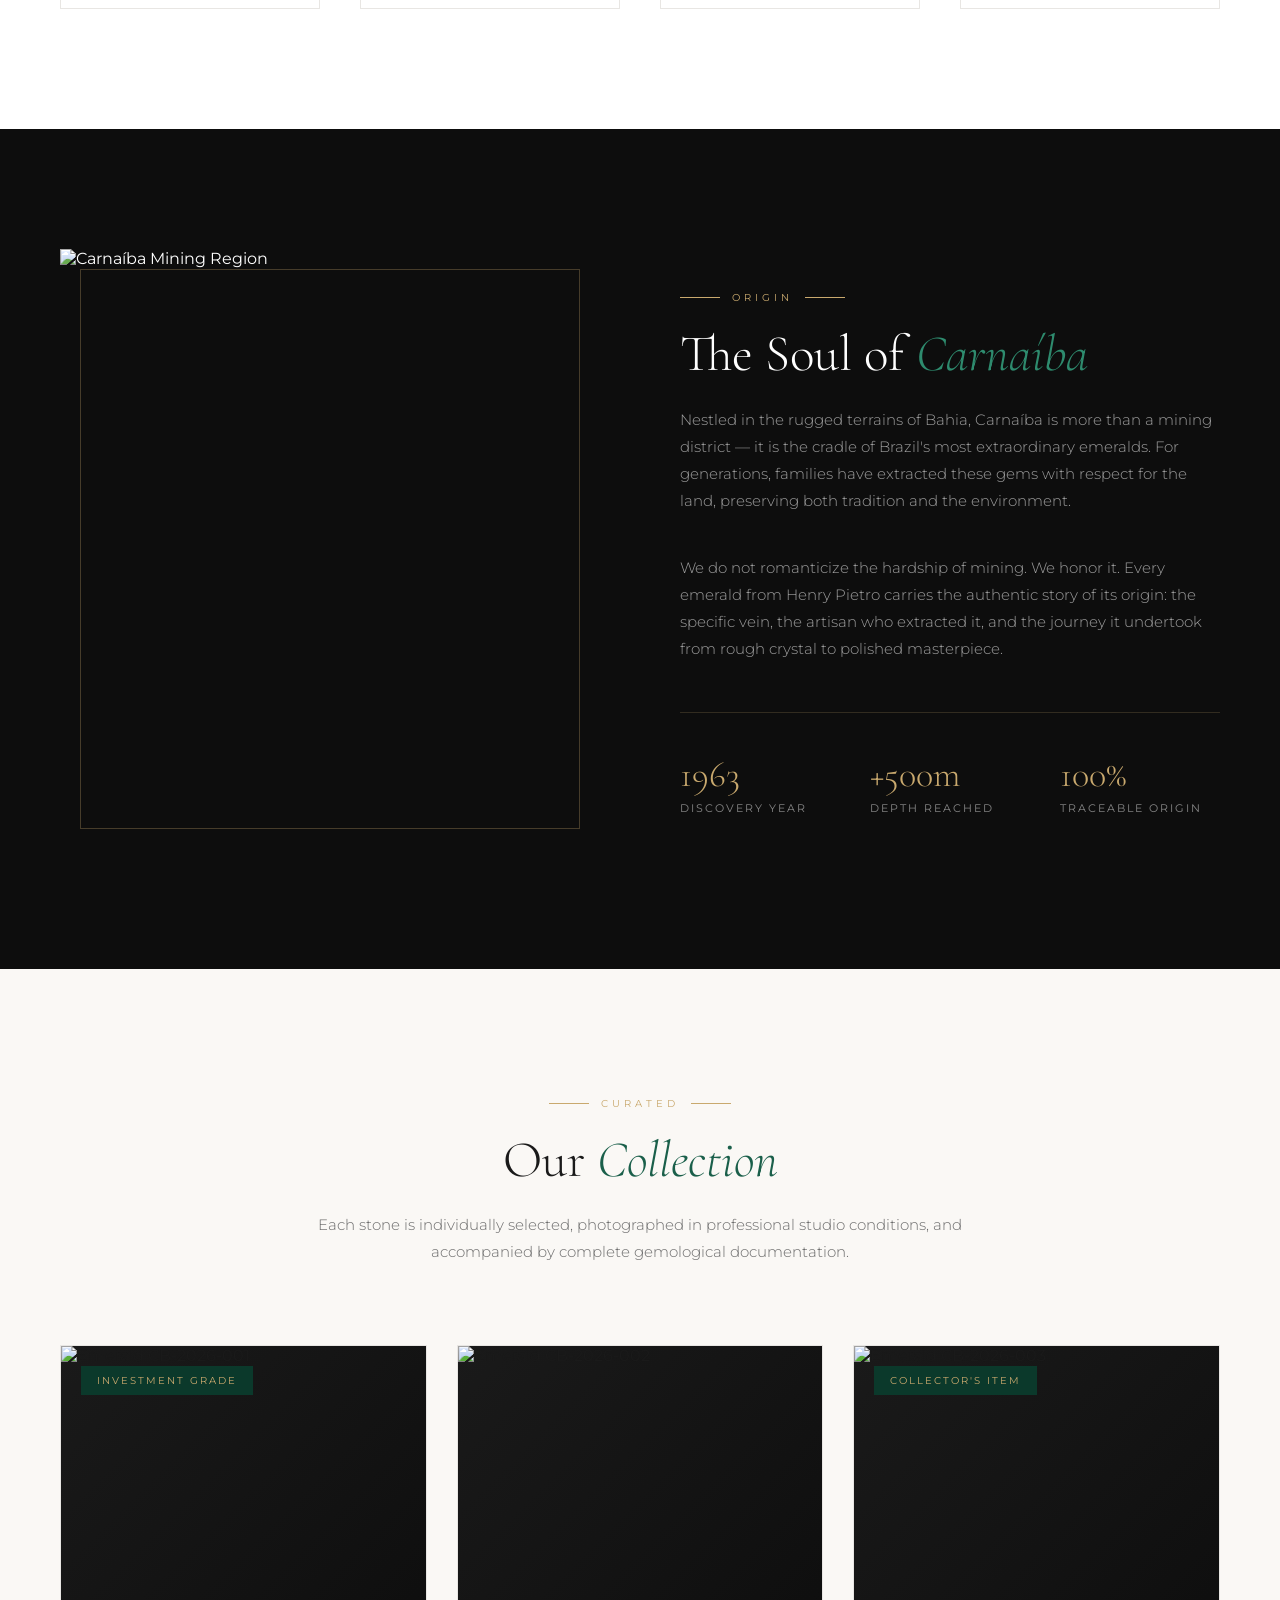
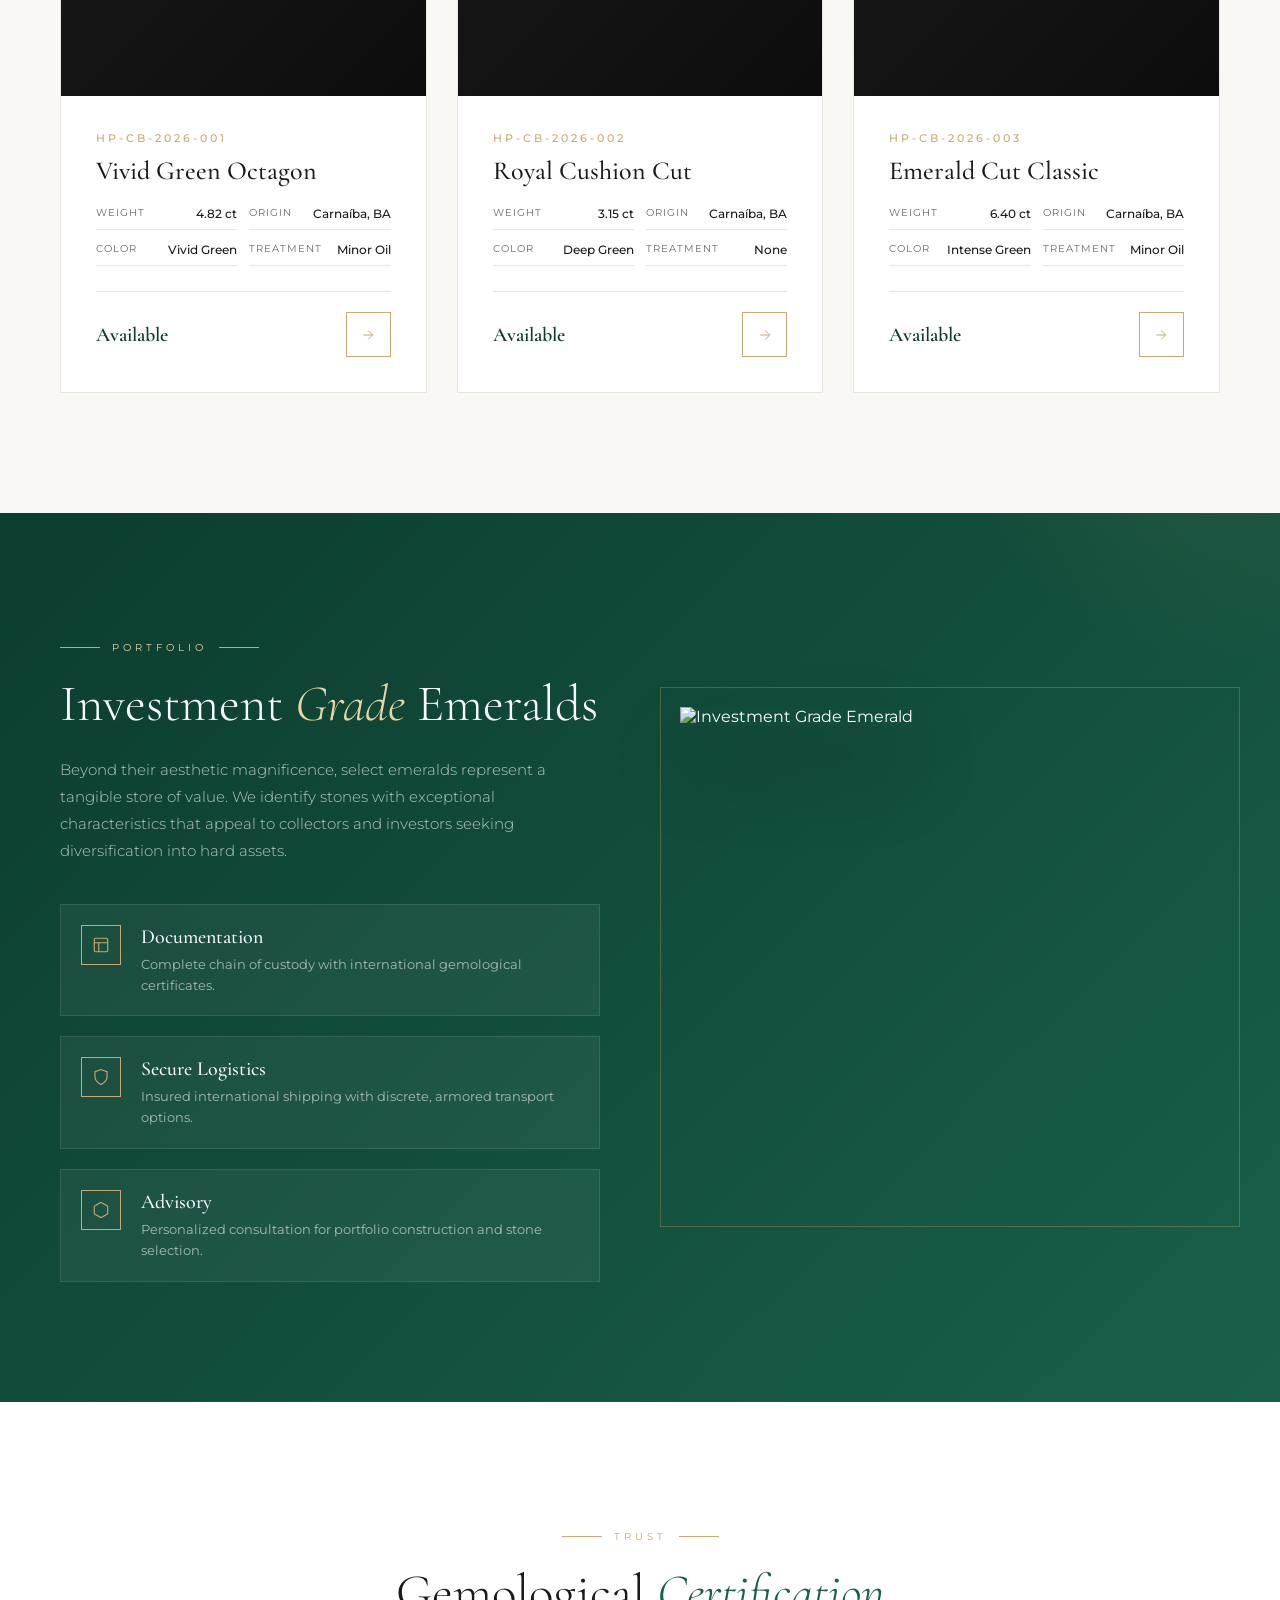
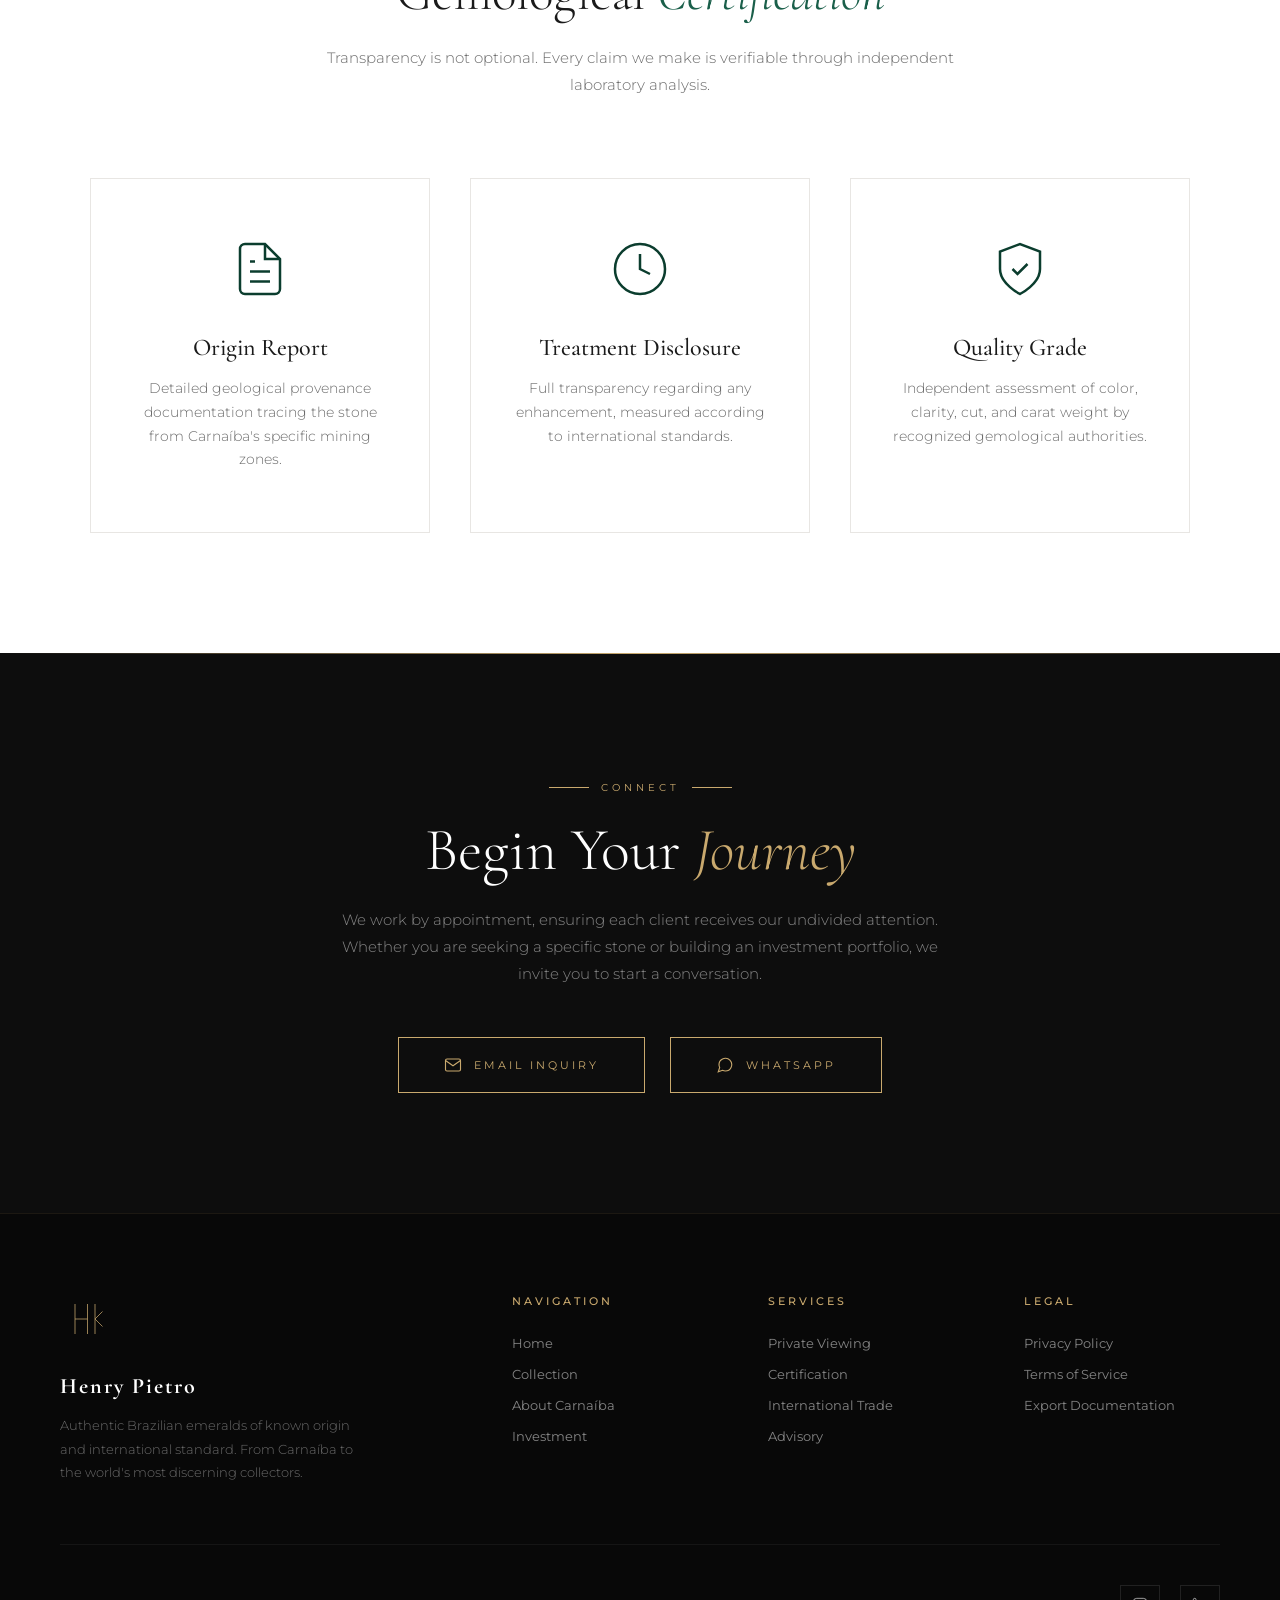
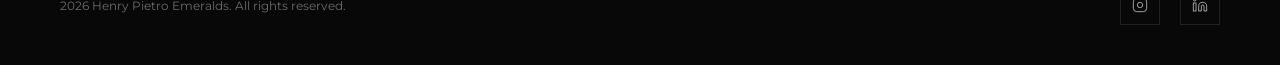
==== commit c000156f: "Update index.html" ====
--- a/index.html
+++ b/index.html
@@ -3,91 +3,1799 @@
 <head>
     <meta charset="UTF-8">
     <meta name="viewport" content="width=device-width, initial-scale=1.0">
-    <title>PMBA Juazeiro 2026 | Plataforma de Estudos</title>
-    <link rel="stylesheet" href="style.css">
+    <title>Henry Pietro Emeralds | Authentic Brazilian Emeralds</title>
+    <link rel="preconnect" href="https://fonts.googleapis.com">
+    <link rel="preconnect" href="https://fonts.gstatic.com" crossorigin>
+    <link href="https://fonts.googleapis.com/css2?family=Cormorant+Garamond:ital,wght@0,300;0,400;0,500;0,600;0,700;1,300;1,400&family=Montserrat:wght@200;300;400;500;600&display=swap" rel="stylesheet">
+    <style>
+        :root {
+            --emerald-deep: #0B3D2E;
+            --emerald-rich: #1A5F4A;
+            --emerald-light: #2E8B6E;
+            --gold: #C9A96E;
+            --gold-light: #E8D5A3;
+            --gold-dark: #8B734B;
+            --cream: #FAF8F5;
+            --white: #FFFFFF;
+            --charcoal: #1A1A1A;
+            --dark: #0D0D0D;
+            --gray: #6B6B6B;
+            --light-gray: #E8E6E3;
+        }
+
+        * {
+            margin: 0;
+            padding: 0;
+            box-sizing: border-box;
+        }
+
+        html {
+            scroll-behavior: smooth;
+        }
+
+        body {
+            font-family: 'Montserrat', sans-serif;
+            background-color: var(--cream);
+            color: var(--charcoal);
+            overflow-x: hidden;
+            -webkit-font-smoothing: antialiased;
+        }
+
+        ::selection {
+            background: var(--emerald-deep);
+            color: var(--gold-light);
+        }
+
+        /* ===== LOADING SCREEN ===== */
+        .loader {
+            position: fixed;
+            inset: 0;
+            background: var(--dark);
+            z-index: 9999;
+            display: flex;
+            flex-direction: column;
+            align-items: center;
+            justify-content: center;
+            transition: opacity 1.2s cubic-bezier(0.4, 0, 0.2, 1), visibility 1.2s;
+        }
+
+        .loader.hidden {
+            opacity: 0;
+            visibility: hidden;
+            pointer-events: none;
+        }
+
+        .loader-monogram {
+            width: 80px;
+            height: 80px;
+            position: relative;
+            margin-bottom: 30px;
+        }
+
+        .loader-monogram svg {
+            width: 100%;
+            height: 100%;
+        }
+
+        .loader-monogram path {
+            fill: none;
+            stroke: var(--gold);
+            stroke-width: 1.5;
+            stroke-dasharray: 300;
+            stroke-dashoffset: 300;
+            animation: drawLogo 2s ease forwards;
+        }
+
+        @keyframes drawLogo {
+            to { stroke-dashoffset: 0; }
+        }
+
+        .loader-text {
+            font-family: 'Cormorant Garamond', serif;
+            font-size: 14px;
+            letter-spacing: 6px;
+            text-transform: uppercase;
+            color: var(--gold);
+            opacity: 0;
+            animation: fadeIn 1s ease 1.5s forwards;
+        }
+
+        @keyframes fadeIn {
+            to { opacity: 1; }
+        }
+
+        /* ===== NAVIGATION ===== */
+        .navbar {
+            position: fixed;
+            top: 0;
+            left: 0;
+            right: 0;
+            z-index: 1000;
+            padding: 25px 60px;
+            display: flex;
+            justify-content: space-between;
+            align-items: center;
+            transition: all 0.6s cubic-bezier(0.4, 0, 0.2, 1);
+        }
+
+        .navbar.scrolled {
+            background: rgba(13, 13, 13, 0.95);
+            backdrop-filter: blur(20px);
+            padding: 15px 60px;
+            box-shadow: 0 4px 30px rgba(0,0,0,0.1);
+        }
+
+        .nav-logo {
+            display: flex;
+            align-items: center;
+            gap: 15px;
+            text-decoration: none;
+        }
+
+        .nav-logo svg {
+            width: 42px;
+            height: 42px;
+        }
+
+        .nav-logo path {
+            fill: none;
+            stroke: var(--gold);
+            stroke-width: 1.8;
+        }
+
+        .nav-logo-text {
+            display: flex;
+            flex-direction: column;
+        }
+
+        .nav-logo-text .brand {
+            font-family: 'Cormorant Garamond', serif;
+            font-size: 18px;
+            font-weight: 600;
+            letter-spacing: 3px;
+            color: var(--white);
+            text-transform: uppercase;
+        }
+
+        .nav-logo-text .tagline {
+            font-size: 9px;
+            letter-spacing: 4px;
+            text-transform: uppercase;
+            color: var(--gold);
+            margin-top: 2px;
+        }
+
+        .nav-links {
+            display: flex;
+            gap: 40px;
+            list-style: none;
+        }
+
+        .nav-links a {
+            text-decoration: none;
+            color: rgba(255,255,255,0.8);
+            font-size: 11px;
+            letter-spacing: 2.5px;
+            text-transform: uppercase;
+            font-weight: 400;
+            position: relative;
+            padding: 5px 0;
+            transition: color 0.3s ease;
+        }
+
+        .nav-links a::after {
+            content: '';
+            position: absolute;
+            bottom: 0;
+            left: 0;
+            width: 0;
+            height: 1px;
+            background: var(--gold);
+            transition: width 0.4s cubic-bezier(0.4, 0, 0.2, 1);
+        }
+
+        .nav-links a:hover {
+            color: var(--white);
+        }
+
+        .nav-links a:hover::after {
+            width: 100%;
+        }
+
+        .nav-cta {
+            padding: 12px 28px;
+            border: 1px solid var(--gold);
+            color: var(--gold);
+            text-decoration: none;
+            font-size: 10px;
+            letter-spacing: 3px;
+            text-transform: uppercase;
+            transition: all 0.4s ease;
+            position: relative;
+            overflow: hidden;
+        }
+
+        .nav-cta::before {
+            content: '';
+            position: absolute;
+            top: 0;
+            left: -100%;
+            width: 100%;
+            height: 100%;
+            background: var(--gold);
+            transition: left 0.4s ease;
+            z-index: -1;
+        }
+
+        .nav-cta:hover {
+            color: var(--dark);
+        }
+
+        .nav-cta:hover::before {
+            left: 0;
+        }
+
+        .mobile-menu-btn {
+            display: none;
+            background: none;
+            border: none;
+            cursor: pointer;
+            padding: 5px;
+        }
+
+        .mobile-menu-btn span {
+            display: block;
+            width: 24px;
+            height: 1px;
+            background: var(--white);
+            margin: 6px 0;
+            transition: 0.3s;
+        }
+
+        /* ===== HERO SECTION ===== */
+        .hero {
+            position: relative;
+            height: 100vh;
+            min-height: 700px;
+            display: flex;
+            align-items: center;
+            justify-content: center;
+            overflow: hidden;
+            background: var(--dark);
+        }
+
+        .hero-bg {
+            position: absolute;
+            inset: 0;
+            background: 
+                radial-gradient(ellipse at 20% 50%, rgba(26, 95, 74, 0.15) 0%, transparent 50%),
+                radial-gradient(ellipse at 80% 80%, rgba(201, 169, 110, 0.08) 0%, transparent 50%),
+                linear-gradient(to bottom, rgba(13,13,13,0.3), rgba(13,13,13,0.7)),
+                url('https://images.unsplash.com/photo-1573408301185-9146fe634ad0?w=1920&q=80') center/cover;
+            filter: brightness(0.7) contrast(1.1);
+            transform: scale(1.1);
+            animation: heroZoom 20s ease-in-out infinite alternate;
+        }
+
+        @keyframes heroZoom {
+            to { transform: scale(1); }
+        }
+
+        .hero-overlay {
+            position: absolute;
+            inset: 0;
+            background: linear-gradient(to bottom, 
+                rgba(13,13,13,0.2) 0%, 
+                rgba(13,13,13,0.1) 40%, 
+                rgba(13,13,13,0.8) 100%);
+        }
+
+        .hero-content {
+            position: relative;
+            z-index: 2;
+            text-align: center;
+            max-width: 900px;
+            padding: 0 30px;
+            opacity: 0;
+            transform: translateY(40px);
+            animation: heroReveal 1.5s cubic-bezier(0.4, 0, 0.2, 1) 2.5s forwards;
+        }
+
+        @keyframes heroReveal {
+            to {
+                opacity: 1;
+                transform: translateY(0);
+            }
+        }
+
+        .hero-badge {
+            display: inline-flex;
+            align-items: center;
+            gap: 12px;
+            margin-bottom: 40px;
+            padding: 10px 24px;
+            border: 1px solid rgba(201, 169, 110, 0.3);
+            background: rgba(201, 169, 110, 0.05);
+        }
+
+        .hero-badge .line {
+            width: 30px;
+            height: 1px;
+            background: var(--gold);
+        }
+
+        .hero-badge span {
+            font-size: 10px;
+            letter-spacing: 4px;
+            text-transform: uppercase;
+            color: var(--gold);
+        }
+
+        .hero h1 {
+            font-family: 'Cormorant Garamond', serif;
+            font-size: clamp(42px, 6vw, 80px);
+            font-weight: 300;
+            color: var(--white);
+            line-height: 1.1;
+            margin-bottom: 20px;
+            letter-spacing: -1px;
+        }
+
+        .hero h1 em {
+            font-style: italic;
+            color: var(--gold);
+            font-weight: 400;
+        }
+
+        .hero-subtitle {
+            font-size: 14px;
+            letter-spacing: 3px;
+            text-transform: uppercase;
+            color: rgba(255,255,255,0.6);
+            margin-bottom: 50px;
+            font-weight: 300;
+        }
+
+        .hero-cta {
+            display: inline-flex;
+            align-items: center;
+            gap: 15px;
+            padding: 18px 45px;
+            background: transparent;
+            border: 1px solid var(--gold);
+            color: var(--gold);
+            text-decoration: none;
+            font-size: 11px;
+            letter-spacing: 4px;
+            text-transform: uppercase;
+            transition: all 0.5s cubic-bezier(0.4, 0, 0.2, 1);
+            position: relative;
+            overflow: hidden;
+        }
+
+        .hero-cta::before {
+            content: '';
+            position: absolute;
+            top: 0;
+            left: -100%;
+            width: 100%;
+            height: 100%;
+            background: var(--gold);
+            transition: left 0.5s cubic-bezier(0.4, 0, 0.2, 1);
+            z-index: -1;
+        }
+
+        .hero-cta:hover {
+            color: var(--dark);
+            border-color: var(--gold);
+            letter-spacing: 5px;
+        }
+
+        .hero-cta:hover::before {
+            left: 0;
+        }
+
+        .hero-cta svg {
+            width: 16px;
+            height: 16px;
+            stroke: currentColor;
+            fill: none;
+            stroke-width: 1.5;
+            transition: transform 0.3s ease;
+        }
+
+        .hero-cta:hover svg {
+            transform: translateX(5px);
+        }
+
+        .scroll-indicator {
+            position: absolute;
+            bottom: 40px;
+            left: 50%;
+            transform: translateX(-50%);
+            display: flex;
+            flex-direction: column;
+            align-items: center;
+            gap: 10px;
+            opacity: 0;
+            animation: fadeIn 1s ease 4s forwards;
+        }
+
+        .scroll-indicator span {
+            font-size: 9px;
+            letter-spacing: 3px;
+            text-transform: uppercase;
+            color: rgba(255,255,255,0.4);
+        }
+
+        .scroll-line {
+            width: 1px;
+            height: 60px;
+            background: linear-gradient(to bottom, var(--gold), transparent);
+            animation: scrollPulse 2s ease-in-out infinite;
+        }
+
+        @keyframes scrollPulse {
+            0%, 100% { opacity: 0.3; transform: scaleY(0.5); transform-origin: top; }
+            50% { opacity: 1; transform: scaleY(1); transform-origin: top; }
+        }
+
+        /* ===== SECTION UTILITIES ===== */
+        .section {
+            padding: 120px 60px;
+            position: relative;
+        }
+
+        .section-header {
+            text-align: center;
+            margin-bottom: 80px;
+            max-width: 700px;
+            margin-left: auto;
+            margin-right: auto;
+        }
+
+        .section-label {
+            display: inline-flex;
+            align-items: center;
+            gap: 12px;
+            margin-bottom: 20px;
+        }
+
+        .section-label .line {
+            width: 40px;
+            height: 1px;
+            background: var(--gold);
+        }
+
+        .section-label span {
+            font-size: 10px;
+            letter-spacing: 4px;
+            text-transform: uppercase;
+            color: var(--gold);
+        }
+
+        .section-title {
+            font-family: 'Cormorant Garamond', serif;
+            font-size: clamp(32px, 4vw, 52px);
+            font-weight: 300;
+            color: var(--charcoal);
+            line-height: 1.2;
+            margin-bottom: 20px;
+        }
+
+        .section-title em {
+            font-style: italic;
+            color: var(--emerald-rich);
+        }
+
+        .section-desc {
+            font-size: 15px;
+            line-height: 1.8;
+            color: var(--gray);
+            font-weight: 300;
+        }
+
+        /* ===== WHY BRAZILIAN EMERALDS ===== */
+        .why-section {
+            background: var(--white);
+        }
+
+        .features-grid {
+            display: grid;
+            grid-template-columns: repeat(4, 1fr);
+            gap: 40px;
+            max-width: 1200px;
+            margin: 0 auto;
+        }
+
+        .feature-card {
+            text-align: center;
+            padding: 50px 30px;
+            border: 1px solid var(--light-gray);
+            transition: all 0.5s cubic-bezier(0.4, 0, 0.2, 1);
+            position: relative;
+            overflow: hidden;
+            background: var(--white);
+        }
+
+        .feature-card::before {
+            content: '';
+            position: absolute;
+            top: 0;
+            left: 0;
+            width: 100%;
+            height: 3px;
+            background: var(--gold);
+            transform: scaleX(0);
+            transform-origin: left;
+            transition: transform 0.5s cubic-bezier(0.4, 0, 0.2, 1);
+        }
+
+        .feature-card:hover {
+            border-color: transparent;
+            box-shadow: 0 20px 60px rgba(0,0,0,0.08);
+            transform: translateY(-5px);
+        }
+
+        .feature-card:hover::before {
+            transform: scaleX(1);
+        }
+
+        .feature-icon {
+            width: 50px;
+            height: 50px;
+            margin: 0 auto 25px;
+            stroke: var(--emerald-deep);
+            fill: none;
+            stroke-width: 1.2;
+        }
+
+        .feature-card h3 {
+            font-family: 'Cormorant Garamond', serif;
+            font-size: 22px;
+            font-weight: 500;
+            margin-bottom: 15px;
+            color: var(--charcoal);
+        }
+
+        .feature-card p {
+            font-size: 13px;
+            line-height: 1.7;
+            color: var(--gray);
+            font-weight: 300;
+        }
+
+        /* ===== CARNAÍBA STORY ===== */
+        .carnaiba-section {
+            background: var(--dark);
+            color: var(--white);
+            overflow: hidden;
+        }
+
+        .carnaiba-container {
+            display: grid;
+            grid-template-columns: 1fr 1fr;
+            gap: 80px;
+            max-width: 1300px;
+            margin: 0 auto;
+            align-items: center;
+        }
+
+        .carnaiba-image {
+            position: relative;
+            height: 600px;
+            overflow: hidden;
+        }
+
+        .carnaiba-image img {
+            width: 100%;
+            height: 100%;
+            object-fit: cover;
+            filter: grayscale(30%) contrast(1.1);
+            transition: all 0.8s ease;
+        }
+
+        .carnaiba-image:hover img {
+            filter: grayscale(0%) contrast(1);
+            transform: scale(1.05);
+        }
+
+        .carnaiba-image::after {
+            content: '';
+            position: absolute;
+            inset: 20px;
+            border: 1px solid var(--gold);
+            opacity: 0.3;
+            pointer-events: none;
+        }
+
+        .carnaiba-content .section-label span {
+            color: var(--gold);
+        }
+
+        .carnaiba-content .section-title {
+            color: var(--white);
+        }
+
+        .carnaiba-content .section-title em {
+            color: var(--emerald-light);
+        }
+
+        .carnaiba-content .section-desc {
+            color: rgba(255,255,255,0.6);
+            margin-bottom: 40px;
+        }
+
+        .carnaiba-stats {
+            display: grid;
+            grid-template-columns: repeat(3, 1fr);
+            gap: 30px;
+            margin-top: 50px;
+            padding-top: 40px;
+            border-top: 1px solid rgba(201, 169, 110, 0.2);
+        }
+
+        .stat-item h4 {
+            font-family: 'Cormorant Garamond', serif;
+            font-size: 36px;
+            font-weight: 300;
+            color: var(--gold);
+            margin-bottom: 5px;
+        }
+
+        .stat-item p {
+            font-size: 11px;
+            letter-spacing: 2px;
+            text-transform: uppercase;
+            color: rgba(255,255,255,0.5);
+        }
+
+        /* ===== COLLECTION ===== */
+        .collection-section {
+            background: var(--cream);
+        }
+
+        .collection-grid {
+            display: grid;
+            grid-template-columns: repeat(3, 1fr);
+            gap: 30px;
+            max-width: 1300px;
+            margin: 0 auto;
+        }
+
+        .stone-card {
+            background: var(--white);
+            border: 1px solid var(--light-gray);
+            overflow: hidden;
+            transition: all 0.5s cubic-bezier(0.4, 0, 0.2, 1);
+            cursor: pointer;
+            position: relative;
+        }
+
+        .stone-card:hover {
+            box-shadow: 0 30px 80px rgba(0,0,0,0.12);
+            transform: translateY(-10px);
+            border-color: transparent;
+        }
+
+        .stone-image {
+            position: relative;
+            height: 350px;
+            overflow: hidden;
+            background: linear-gradient(135deg, #1a1a1a 0%, #0d0d0d 100%);
+        }
+
+        .stone-image img {
+            width: 100%;
+            height: 100%;
+            object-fit: cover;
+            transition: transform 0.8s ease, opacity 0.5s;
+        }
+
+        .stone-card:hover .stone-image img {
+            transform: scale(1.1);
+            opacity: 0.9;
+        }
+
+        .stone-badge {
+            position: absolute;
+            top: 20px;
+            left: 20px;
+            padding: 8px 16px;
+            background: rgba(11, 61, 46, 0.9);
+            color: var(--gold);
+            font-size: 10px;
+            letter-spacing: 2px;
+            text-transform: uppercase;
+            backdrop-filter: blur(10px);
+        }
+
+        .stone-info {
+            padding: 35px;
+        }
+
+        .stone-code {
+            font-size: 11px;
+            letter-spacing: 3px;
+            color: var(--gold);
+            margin-bottom: 10px;
+            font-weight: 500;
+        }
+
+        .stone-name {
+            font-family: 'Cormorant Garamond', serif;
+            font-size: 26px;
+            font-weight: 500;
+            color: var(--charcoal);
+            margin-bottom: 20px;
+        }
+
+        .stone-specs {
+            display: grid;
+            grid-template-columns: 1fr 1fr;
+            gap: 12px;
+            margin-bottom: 25px;
+        }
+
+        .spec {
+            display: flex;
+            justify-content: space-between;
+            font-size: 12px;
+            padding-bottom: 8px;
+            border-bottom: 1px solid var(--light-gray);
+        }
+
+        .spec-label {
+            color: var(--gray);
+            text-transform: uppercase;
+            letter-spacing: 1px;
+            font-size: 10px;
+        }
+
+        .spec-value {
+            color: var(--charcoal);
+            font-weight: 500;
+        }
+
+        .stone-cta {
+            display: flex;
+            align-items: center;
+            justify-content: space-between;
+            padding-top: 20px;
+            border-top: 1px solid var(--light-gray);
+        }
+
+        .stone-price {
+            font-family: 'Cormorant Garamond', serif;
+            font-size: 20px;
+            color: var(--emerald-deep);
+            font-weight: 600;
+        }
+
+        .stone-btn {
+            width: 45px;
+            height: 45px;
+            border: 1px solid var(--gold);
+            background: transparent;
+            display: flex;
+            align-items: center;
+            justify-content: center;
+            cursor: pointer;
+            transition: all 0.3s ease;
+        }
+
+        .stone-btn svg {
+            width: 16px;
+            height: 16px;
+            stroke: var(--gold);
+            fill: none;
+            stroke-width: 1.5;
+            transition: transform 0.3s ease;
+        }
+
+        .stone-btn:hover {
+            background: var(--gold);
+        }
+
+        .stone-btn:hover svg {
+            stroke: var(--dark);
+            transform: translateX(3px);
+        }
+
+        /* ===== INVESTMENT ===== */
+        .investment-section {
+            background: linear-gradient(135deg, var(--emerald-deep) 0%, var(--emerald-rich) 100%);
+            color: var(--white);
+            position: relative;
+            overflow: hidden;
+        }
+
+        .investment-section::before {
+            content: '';
+            position: absolute;
+            top: -50%;
+            right: -20%;
+            width: 600px;
+            height: 600px;
+            background: radial-gradient(circle, rgba(201, 169, 110, 0.1) 0%, transparent 70%);
+            pointer-events: none;
+        }
+
+        .investment-container {
+            display: grid;
+            grid-template-columns: 1fr 1fr;
+            gap: 80px;
+            max-width: 1300px;
+            margin: 0 auto;
+            align-items: center;
+        }
+
+        .investment-content .section-label span {
+            color: var(--gold-light);
+        }
+
+        .investment-content .section-title {
+            color: var(--white);
+        }
+
+        .investment-content .section-title em {
+            color: var(--gold-light);
+        }
+
+        .investment-content .section-desc {
+            color: rgba(255,255,255,0.7);
+        }
+
+        .investment-features {
+            margin-top: 40px;
+            display: flex;
+            flex-direction: column;
+            gap: 20px;
+        }
+
+        .invest-feature {
+            display: flex;
+            align-items: flex-start;
+            gap: 20px;
+            padding: 20px;
+            background: rgba(255,255,255,0.05);
+            border: 1px solid rgba(255,255,255,0.1);
+            transition: all 0.3s ease;
+        }
+
+        .invest-feature:hover {
+            background: rgba(255,255,255,0.08);
+            border-color: var(--gold);
+        }
+
+        .invest-feature-icon {
+            width: 40px;
+            height: 40px;
+            border: 1px solid var(--gold);
+            display: flex;
+            align-items: center;
+            justify-content: center;
+            flex-shrink: 0;
+        }
+
+        .invest-feature-icon svg {
+            width: 18px;
+            height: 18px;
+            stroke: var(--gold);
+            fill: none;
+            stroke-width: 1.5;
+        }
+
+        .invest-feature-text h4 {
+            font-family: 'Cormorant Garamond', serif;
+            font-size: 20px;
+            font-weight: 500;
+            margin-bottom: 5px;
+        }
+
+        .invest-feature-text p {
+            font-size: 13px;
+            color: rgba(255,255,255,0.6);
+            line-height: 1.6;
+        }
+
+        .investment-image {
+            position: relative;
+            height: 500px;
+        }
+
+        .investment-image img {
+            width: 100%;
+            height: 100%;
+            object-fit: cover;
+            box-shadow: 0 40px 80px rgba(0,0,0,0.3);
+        }
+
+        .investment-image::after {
+            content: '';
+            position: absolute;
+            inset: -20px;
+            border: 1px solid var(--gold);
+            opacity: 0.3;
+            pointer-events: none;
+        }
+
+        /* ===== CERTIFICATION ===== */
+        .cert-section {
+            background: var(--white);
+        }
+
+        .cert-grid {
+            display: grid;
+            grid-template-columns: repeat(3, 1fr);
+            gap: 40px;
+            max-width: 1100px;
+            margin: 0 auto;
+        }
+
+        .cert-card {
+            text-align: center;
+            padding: 60px 40px;
+            border: 1px solid var(--light-gray);
+            transition: all 0.4s ease;
+            position: relative;
+        }
+
+        .cert-card:hover {
+            border-color: var(--gold);
+            box-shadow: 0 20px 50px rgba(0,0,0,0.06);
+        }
+
+        .cert-icon {
+            width: 60px;
+            height: 60px;
+            margin: 0 auto 30px;
+            stroke: var(--emerald-deep);
+            fill: none;
+            stroke-width: 1;
+        }
+
+        .cert-card h3 {
+            font-family: 'Cormorant Garamond', serif;
+            font-size: 24px;
+            font-weight: 500;
+            margin-bottom: 15px;
+            color: var(--charcoal);
+        }
+
+        .cert-card p {
+            font-size: 14px;
+            line-height: 1.7;
+            color: var(--gray);
+            font-weight: 300;
+        }
+
+        /* ===== CONTACT / CTA ===== */
+        .contact-section {
+            background: var(--dark);
+            color: var(--white);
+            text-align: center;
+            position: relative;
+            overflow: hidden;
+        }
+
+        .contact-section::before {
+            content: '';
+            position: absolute;
+            top: 0;
+            left: 0;
+            right: 0;
+            height: 1px;
+            background: linear-gradient(to right, transparent, var(--gold), transparent);
+        }
+
+        .contact-section .section-title {
+            color: var(--white);
+            font-size: clamp(36px, 5vw, 60px);
+        }
+
+        .contact-section .section-title em {
+            color: var(--gold);
+        }
+
+        .contact-section .section-desc {
+            color: rgba(255,255,255,0.5);
+            max-width: 600px;
+            margin: 0 auto 50px;
+        }
+
+        .contact-buttons {
+            display: flex;
+            gap: 25px;
+            justify-content: center;
+            flex-wrap: wrap;
+        }
+
+        .contact-btn {
+            padding: 18px 45px;
+            border: 1px solid var(--gold);
+            color: var(--gold);
+            text-decoration: none;
+            font-size: 11px;
+            letter-spacing: 3px;
+            text-transform: uppercase;
+            transition: all 0.4s ease;
+            display: inline-flex;
+            align-items: center;
+            gap: 12px;
+            position: relative;
+            overflow: hidden;
+        }
+
+        .contact-btn::before {
+            content: '';
+            position: absolute;
+            top: 0;
+            left: -100%;
+            width: 100%;
+            height: 100%;
+            background: var(--gold);
+            transition: left 0.4s ease;
+            z-index: -1;
+        }
+
+        .contact-btn:hover {
+            color: var(--dark);
+        }
+
+        .contact-btn:hover::before {
+            left: 0;
+        }
+
+        .contact-btn svg {
+            width: 18px;
+            height: 18px;
+            stroke: currentColor;
+            fill: none;
+            stroke-width: 1.5;
+        }
+
+        /* ===== FOOTER ===== */
+        .footer {
+            background: #080808;
+            color: rgba(255,255,255,0.4);
+            padding: 80px 60px 40px;
+            border-top: 1px solid rgba(201, 169, 110, 0.1);
+        }
+
+        .footer-grid {
+            display: grid;
+            grid-template-columns: 2fr 1fr 1fr 1fr;
+            gap: 60px;
+            max-width: 1300px;
+            margin: 0 auto 60px;
+        }
+
+        .footer-brand {
+            max-width: 300px;
+        }
+
+        .footer-brand svg {
+            width: 50px;
+            height: 50px;
+            margin-bottom: 25px;
+        }
+
+        .footer-brand path {
+            fill: none;
+            stroke: var(--gold);
+            stroke-width: 1.5;
+        }
+
+        .footer-brand h3 {
+            font-family: 'Cormorant Garamond', serif;
+            font-size: 22px;
+            color: var(--white);
+            margin-bottom: 15px;
+            letter-spacing: 2px;
+        }
+
+        .footer-brand p {
+            font-size: 13px;
+            line-height: 1.8;
+            font-weight: 300;
+        }
+
+        .footer-col h4 {
+            font-size: 11px;
+            letter-spacing: 3px;
+            text-transform: uppercase;
+            color: var(--gold);
+            margin-bottom: 25px;
+            font-weight: 500;
+        }
+
+        .footer-col ul {
+            list-style: none;
+        }
+
+        .footer-col li {
+            margin-bottom: 12px;
+        }
+
+        .footer-col a {
+            color: rgba(255,255,255,0.5);
+            text-decoration: none;
+            font-size: 13px;
+            transition: color 0.3s ease;
+            position: relative;
+        }
+
+        .footer-col a:hover {
+            color: var(--white);
+        }
+
+        .footer-bottom {
+            max-width: 1300px;
+            margin: 0 auto;
+            padding-top: 40px;
+            border-top: 1px solid rgba(255,255,255,0.05);
+            display: flex;
+            justify-content: space-between;
+            align-items: center;
+            font-size: 12px;
+        }
+
+        .footer-social {
+            display: flex;
+            gap: 20px;
+        }
+
+        .footer-social a {
+            width: 40px;
+            height: 40px;
+            border: 1px solid rgba(255,255,255,0.1);
+            display: flex;
+            align-items: center;
+            justify-content: center;
+            transition: all 0.3s ease;
+        }
+
+        .footer-social a:hover {
+            border-color: var(--gold);
+            background: rgba(201, 169, 110, 0.1);
+        }
+
+        .footer-social svg {
+            width: 16px;
+            height: 16px;
+            stroke: rgba(255,255,255,0.6);
+            fill: none;
+            stroke-width: 1.5;
+        }
+
+        .footer-social a:hover svg {
+            stroke: var(--gold);
+        }
+
+        /* ===== ANIMATIONS ===== */
+        .reveal {
+            opacity: 0;
+            transform: translateY(60px);
+            transition: all 1s cubic-bezier(0.4, 0, 0.2, 1);
+        }
+
+        .reveal.active {
+            opacity: 1;
+            transform: translateY(0);
+        }
+
+        /* ===== RESPONSIVE ===== */
+        @media (max-width: 1024px) {
+            .features-grid,
+            .collection-grid {
+                grid-template-columns: repeat(2, 1fr);
+            }
+            
+            .carnaiba-container,
+            .investment-container {
+                grid-template-columns: 1fr;
+                gap: 50px;
+            }
+            
+            .carnaiba-image,
+            .investment-image {
+                height: 400px;
+            }
+            
+            .footer-grid {
+                grid-template-columns: 1fr 1fr;
+            }
+        }
+
+        @media (max-width: 768px) {
+            .navbar {
+                padding: 20px 30px;
+            }
+            
+            .nav-links,
+            .nav-cta {
+                display: none;
+            }
+            
+            .mobile-menu-btn {
+                display: block;
+            }
+            
+            .section {
+                padding: 80px 30px;
+            }
+            
+            .features-grid,
+            .collection-grid,
+            .cert-grid {
+                grid-template-columns: 1fr;
+            }
+            
+            .carnaiba-stats {
+                grid-template-columns: 1fr;
+                text-align: center;
+            }
+            
+            .footer-grid {
+                grid-template-columns: 1fr;
+                gap: 40px;
+            }
+            
+            .footer-bottom {
+                flex-direction: column;
+                gap: 20px;
+                text-align: center;
+            }
+            
+            .contact-buttons {
+                flex-direction: column;
+                align-items: center;
+            }
+        }
+
+        /* ===== CUSTOM CURSOR ===== */
+        .cursor {
+            width: 20px;
+            height: 20px;
+            border: 1px solid var(--gold);
+            border-radius: 50%;
+            position: fixed;
+            pointer-events: none;
+            z-index: 9998;
+            transition: transform 0.15s ease, opacity 0.15s ease;
+            mix-blend-mode: difference;
+        }
+
+        .cursor.hover {
+            transform: scale(2.5);
+            background: rgba(201, 169, 110, 0.1);
+        }
+
+        @media (pointer: coarse) {
+            .cursor { display: none; }
+        }
+    </style>
 </head>
 <body>
-    <header class="cabecalho">
-        <div class="logo">
-            <h1>PMBA JUAZEIRO 2026</h1>
+
+    <!-- Loading Screen -->
+    <div class="loader" id="loader">
+        <div class="loader-monogram">
+            <svg viewBox="0 0 100 100">
+                <path d="M30 20 L30 80 M30 50 L55 50 M55 20 L55 80 M70 20 L70 80 M70 50 L85 35 M70 50 L85 65"/>
+            </svg>
         </div>
-        <div class="metricas">
-            <div><span>Acertos:</span> <span id="acertos-total">0</span></div>
-            <div><span>Simulados:</span> <span id="simulados-feitos">0</span></div>
-            <div><span>Média:</span> <span id="media-geral">0%</span></div>
-            <div><span>Nota Corte:</span> <span id="nota-corte">71,25</span></div>
+        <div class="loader-text">Henry Pietro</div>
+    </div>
+
+    <!-- Custom Cursor -->
+    <div class="cursor" id="cursor"></div>
+
+    <!-- Navigation -->
+    <nav class="navbar" id="navbar">
+        <a href="#" class="nav-logo">
+            <svg viewBox="0 0 100 100">
+                <path d="M30 20 L30 80 M30 50 L55 50 M55 20 L55 80 M70 20 L70 80 M70 50 L85 35 M70 50 L85 65"/>
+            </svg>
+            <div class="nav-logo-text">
+                <span class="brand">Henry Pietro</span>
+                <span class="tagline">Emeralds</span>
+            </div>
+        </a>
+        
+        <ul class="nav-links">
+            <li><a href="#home">Home</a></li>
+            <li><a href="#collection">Collection</a></li>
+            <li><a href="#carnaiba">Carnaíba</a></li>
+            <li><a href="#certification">Certification</a></li>
+            <li><a href="#investment">Investment</a></li>
+            <li><a href="#contact">Contact</a></li>
+        </ul>
+        
+        <a href="#contact" class="nav-cta">Request Access</a>
+        
+        <button class="mobile-menu-btn" onclick="toggleMenu()">
+            <span></span>
+            <span></span>
+            <span></span>
+        </button>
+    </nav>
+
+    <!-- Hero Section -->
+    <section class="hero" id="home">
+        <div class="hero-bg"></div>
+        <div class="hero-overlay"></div>
+        <div class="hero-content">
+            <div class="hero-badge">
+                <div class="line"></div>
+                <span>Since 2026</span>
+                <div class="line"></div>
+            </div>
+            <h1>From the Heart of <em>Brazil</em> to the World</h1>
+            <p class="hero-subtitle">Exceptional Emeralds from Carnaíba</p>
+            <a href="#collection" class="hero-cta">
+                Explore Collection
+                <svg viewBox="0 0 24 24"><path d="M5 12h14M12 5l7 7-7 7"/></svg>
+            </a>
         </div>
-    </header>
-
-    <nav class="menu">
-        <a href="#" class="ativo">Início</a>
-        <a href="#simulados">Simulados</a>
-        <a href="#cronograma">Cronograma</a>
-        <a href="#estatisticas">Estatísticas</a>
-        <a href="#estrategias">Estratégias</a>
-    </nav>
-
-    <section class="destaque">
-        <h2>Plataforma PMBA - Juazeiro/BA 2026</h2>
-        <p>Estude com <strong>2.000 questões REAIS</strong> das bancas FCC, IBFC e AOCP. Foque na nota de corte real (71,25) e conquiste sua aprovação na Polícia Militar da Bahia. Material 100% alinhado ao edital de 2026.</p>
-        
-        <div class="indicadores">
-            <div><strong>80</strong><br>Questões Prova</div>
-            <div><strong>71,25</strong><br>Nota de Corte</div>
-            <div><strong>3h</strong><br>Tempo Prova</div>
-            <div><strong>2.000</strong><br>Questões Oficiais</div>
+        <div class="scroll-indicator">
+            <span>Scroll</span>
+            <div class="scroll-line"></div>
         </div>
     </section>
 
-    <main class="conteudo">
-        <div class="desempenho">
-            <h3>SEU DESEMPENHO</h3>
-            <div class="materia">
-                <span>Língua Portuguesa</span>
-                <div class="barra"><div class="nivel" id="portugues"></div></div>
-            </div>
-            <div class="materia">
-                <span>Matemática / Raciocínio</span>
-                <div class="barra"><div class="nivel" id="matematica"></div></div>
-            </div>
-            <div class="materia">
-                <span>Conhecimentos Gerais</span>
-                <div class="barra"><div class="nivel" id="gerais"></div></div>
-            </div>
-            <div class="materia">
-                <span>Atualidades / BA</span>
-                <div class="barra"><div class="nivel" id="atualidades"></div></div>
-            </div>
-            <div class="meta">
-                <p>Meta: Superar <strong>71,25</strong></p>
-            </div>
+    <!-- Why Brazilian Emeralds -->
+    <section class="section why-section" id="why">
+        <div class="section-header reveal">
+            <div class="section-label">
+                <div class="line"></div>
+                <span>Heritage</span>
+                <div class="line"></div>
+            </div>
+            <h2 class="section-title">Why <em>Brazilian</em> Emeralds?</h2>
+            <p class="section-desc">Born from the ancient soils of Bahia, our emeralds carry a legacy of rarity and unmatched chromatic intensity.</p>
         </div>
-
-        <div class="simulados" id="simulados">
-            <h3>🔥 SIMULADOS RECOMENDADOS</h3>
+        
+        <div class="features-grid">
+            <div class="feature-card reveal">
+                <svg class="feature-icon" viewBox="0 0 24 24">
+                    <path d="M12 2L2 7l10 5 10-5-10-5zM2 17l10 5 10-5M2 12l10 5 10-5"/>
+                </svg>
+                <h3>Provenance</h3>
+                <p>Each stone traced directly to the legendary Carnaíba mines, with documented chain of custody from extraction to presentation.</p>
+            </div>
+            <div class="feature-card reveal">
+                <svg class="feature-icon" viewBox="0 0 24 24">
+                    <path d="M1 12s4-8 11-8 11 8 11 8-4 8-11 8-11-8-11-8z"/>
+                    <circle cx="12" cy="12" r="3"/>
+                </svg>
+                <h3>Rarity</h3>
+                <p>Brazilian emeralds represent less than 5% of global production, making each specimen a finite treasure of geological art.</p>
+            </div>
+            <div class="feature-card reveal">
+                <svg class="feature-icon" viewBox="0 0 24 24">
+                    <polygon points="12 2 15.09 8.26 22 9.27 17 14.14 18.18 21.02 12 17.77 5.82 21.02 7 14.14 2 9.27 8.91 8.26 12 2"/>
+                </svg>
+                <h3>Quality</h3>
+                <p>Distinguished by vivid green saturation and exceptional clarity, rivaling the finest Colombian specimens in international markets.</p>
+            </div>
+            <div class="feature-card reveal">
+                <svg class="feature-icon" viewBox="0 0 24 24">
+                    <circle cx="12" cy="12" r="10"/>
+                    <path d="M2 12h20M12 2a15.3 15.3 0 0 1 4 10 15.3 15.3 0 0 1-4 10 15.3 15.3 0 0 1-4-10 15.3 15.3 0 0 1 4-10z"/>
+                </svg>
+                <h3>Recognition</h3>
+                <p>Acclaimed by gemological institutes worldwide for their unique color profile and increasing presence in high jewelry collections.</p>
+            </div>
+        </div>
+    </section>
+
+    <!-- Carnaíba Story -->
+    <section class="section carnaiba-section" id="carnaiba">
+        <div class="carnaiba-container">
+            <div class="carnaiba-image reveal">
+                <img src="https://images.unsplash.com/photo-1596422846543-75c6fc197f07?w=800&q=80" alt="Carnaíba Mining Region">
+            </div>
+            <div class="carnaiba-content reveal">
+                <div class="section-label">
+                    <div class="line"></div>
+                    <span>Origin</span>
+                    <div class="line"></div>
+                </div>
+                <h2 class="section-title">The Soul of <em>Carnaíba</em></h2>
+                <p class="section-desc">
+                    Nestled in the rugged terrains of Bahia, Carnaíba is more than a mining district — it is the cradle of Brazil's most extraordinary emeralds. For generations, families have extracted these gems with respect for the land, preserving both tradition and the environment.
+                </p>
+                <p class="section-desc" style="margin-top: 20px;">
+                    We do not romanticize the hardship of mining. We honor it. Every emerald from Henry Pietro carries the authentic story of its origin: the specific vein, the artisan who extracted it, and the journey it undertook from rough crystal to polished masterpiece.
+                </p>
+                
+                <div class="carnaiba-stats">
+                    <div class="stat-item">
+                        <h4>1963</h4>
+                        <p>Discovery Year</p>
+                    </div>
+                    <div class="stat-item">
+                        <h4>+500m</h4>
+                        <p>Depth Reached</p>
+                    </div>
+                    <div class="stat-item">
+                        <h4>100%</h4>
+                        <p>Traceable Origin</p>
+                    </div>
+                </div>
+            </div>
+        </div>
+    </section>
+
+    <!-- Collection -->
+    <section class="section collection-section" id="collection">
+        <div class="section-header reveal">
+            <div class="section-label">
+                <div class="line"></div>
+                <span>Curated</span>
+                <div class="line"></div>
+            </div>
+            <h2 class="section-title">Our <em>Collection</em></h2>
+            <p class="section-desc">Each stone is individually selected, photographed in professional studio conditions, and accompanied by complete gemological documentation.</p>
+        </div>
+        
+        <div class="collection-grid">
+            <div class="stone-card reveal">
+                <div class="stone-image">
+                    <img src="https://images.unsplash.com/photo-1615655114865-4cc1bda5901e?w=600&q=80" alt="Emerald CB-2026-001">
+                    <div class="stone-badge">Investment Grade</div>
+                </div>
+                <div class="stone-info">
+                    <div class="stone-code">HP-CB-2026-001</div>
+                    <h3 class="stone-name">Vivid Green Octagon</h3>
+                    <div class="stone-specs">
+                        <div class="spec">
+                            <span class="spec-label">Weight</span>
+                            <span class="spec-value">4.82 ct</span>
+                        </div>
+                        <div class="spec">
+                            <span class="spec-label">Origin</span>
+                            <span class="spec-value">Carnaíba, BA</span>
+                        </div>
+                        <div class="spec">
+                            <span class="spec-label">Color</span>
+                            <span class="spec-value">Vivid Green</span>
+                        </div>
+                        <div class="spec">
+                            <span class="spec-label">Treatment</span>
+                            <span class="spec-value">Minor Oil</span>
+                        </div>
+                    </div>
+                    <div class="stone-cta">
+                        <span class="stone-price">Available</span>
+                        <button class="stone-btn" aria-label="Request price">
+                            <svg viewBox="0 0 24 24"><path d="M5 12h14M12 5l7 7-7 7"/></svg>
+                        </button>
+                    </div>
+                </div>
+            </div>
+
+            <div class="stone-card reveal">
+                <div class="stone-image">
+                    <img src="https://images.unsplash.com/photo-1601121141461-9d6647bca1ed?w=600&q=80" alt="Emerald CB-2026-002">
+                </div>
+                <div class="stone-info">
+                    <div class="stone-code">HP-CB-2026-002</div>
+                    <h3 class="stone-name">Royal Cushion Cut</h3>
+                    <div class="stone-specs">
+                        <div class="spec">
+                            <span class="spec-label">Weight</span>
+                            <span class="spec-value">3.15 ct</span>
+                        </div>
+                        <div class="spec">
+                            <span class="spec-label">Origin</span>
+                            <span class="spec-value">Carnaíba, BA</span>
+                        </div>
+                        <div class="spec">
+                            <span class="spec-label">Color</span>
+                            <span class="spec-value">Deep Green</span>
+                        </div>
+                        <div class="spec">
+                            <span class="spec-label">Treatment</span>
+                            <span class="spec-value">None</span>
+                        </div>
+                    </div>
+                    <div class="stone-cta">
+                        <span class="stone-price">Available</span>
+                        <button class="stone-btn" aria-label="Request price">
+                            <svg viewBox="0 0 24 24"><path d="M5 12h14M12 5l7 7-7 7"/></svg>
+                        </button>
+                    </div>
+                </div>
+            </div>
+
+            <div class="stone-card reveal">
+                <div class="stone-image">
+                    <img src="https://images.unsplash.com/photo-1535632066927-ab7c9ab60908?w=600&q=80" alt="Emerald CB-2026-003">
+                    <div class="stone-badge">Collector's Item</div>
+                </div>
+                <div class="stone-info">
+                    <div class="stone-code">HP-CB-2026-003</div>
+                    <h3 class="stone-name">Emerald Cut Classic</h3>
+                    <div class="stone-specs">
+                        <div class="spec">
+                            <span class="spec-label">Weight</span>
+                            <span class="spec-value">6.40 ct</span>
+                        </div>
+                        <div class="spec">
+                            <span class="spec-label">Origin</span>
+                            <span class="spec-value">Carnaíba, BA</span>
+                        </div>
+                        <div class="spec">
+                            <span class="spec-label">Color</span>
+                            <span class="spec-value">Intense Green</span>
+                        </div>
+                        <div class="spec">
+                            <span class="spec-label">Treatment</span>
+                            <span class="spec-value">Minor Oil</span>
+                        </div>
+                    </div>
+                    <div class="stone-cta">
+                        <span class="stone-price">Available</span>
+                        <button class="stone-btn" aria-label="Request price">
+                            <svg viewBox="0 0 24 24"><path d="M5 12h14M12 5l7 7-7 7"/></svg>
+                        </button>
+                    </div>
+                </div>
+            </div>
+        </div>
+    </section>
+
+    <!-- Investment -->
+    <section class="section investment-section" id="investment">
+        <div class="investment-container">
+            <div class="investment-content reveal">
+                <div class="section-label">
+                    <div class="line"></div>
+                    <span>Portfolio</span>
+                    <div class="line"></div>
+                </div>
+                <h2 class="section-title">Investment <em>Grade</em> Emeralds</h2>
+                <p class="section-desc">
+                    Beyond their aesthetic magnificence, select emeralds represent a tangible store of value. We identify stones with exceptional characteristics that appeal to collectors and investors seeking diversification into hard assets.
+                </p>
+                
+                <div class="investment-features">
+                    <div class="invest-feature">
+                        <div class="invest-feature-icon">
+                            <svg viewBox="0 0 24 24"><rect x="3" y="3" width="18" height="18" rx="2"/><path d="M3 9h18M9 21V9"/></svg>
+                        </div>
+                        <div class="invest-feature-text">
+                            <h4>Documentation</h4>
+                            <p>Complete chain of custody with international gemological certificates.</p>
+                        </div>
+                    </div>
+                    <div class="invest-feature">
+                        <div class="invest-feature-icon">
+                            <svg viewBox="0 0 24 24"><path d="M12 22s8-4 8-10V5l-8-3-8 3v7c0 6 8 10 8 10z"/></svg>
+                        </div>
+                        <div class="invest-feature-text">
+                            <h4>Secure Logistics</h4>
+                            <p>Insured international shipping with discrete, armored transport options.</p>
+                        </div>
+                    </div>
+                    <div class="invest-feature">
+                        <div class="invest-feature-icon">
+                            <svg viewBox="0 0 24 24"><path d="M21 16V8a2 2 0 0 0-1-1.73l-7-4a2 2 0 0 0-2 0l-7 4A2 2 0 0 0 3 8v8a2 2 0 0 0 1 1.73l7 4a2 2 0 0 0 2 0l7-4A2 2 0 0 0 21 16z"/></svg>
+                        </div>
+                        <div class="invest-feature-text">
+                            <h4>Advisory</h4>
+                            <p>Personalized consultation for portfolio construction and stone selection.</p>
+                        </div>
+                    </div>
+                </div>
+            </div>
+            <div class="investment-image reveal">
+                <img src="https://images.unsplash.com/photo-1617038260897-41a1f14a8ca0?w=800&q=80" alt="Investment Grade Emerald">
+            </div>
+        </div>
+    </section>
+
+    <!-- Certification -->
+    <section class="section cert-section" id="certification">
+        <div class="section-header reveal">
+            <div class="section-label">
+                <div class="line"></div>
+                <span>Trust</span>
+                <div class="line"></div>
+            </div>
+            <h2 class="section-title">Gemological <em>Certification</em></h2>
+            <p class="section-desc">Transparency is not optional. Every claim we make is verifiable through independent laboratory analysis.</p>
+        </div>
+        
+        <div class="cert-grid">
+            <div class="cert-card reveal">
+                <svg class="cert-icon" viewBox="0 0 24 24">
+                    <path d="M14 2H6a2 2 0 0 0-2 2v16a2 2 0 0 0 2 2h12a2 2 0 0 0 2-2V8z"/>
+                    <polyline points="14 2 14 8 20 8"/>
+                    <line x1="16" y1="13" x2="8" y2="13"/>
+                    <line x1="16" y1="17" x2="8" y2="17"/>
+                    <polyline points="10 9 9 9 8 9"/>
+                </svg>
+                <h3>Origin Report</h3>
+                <p>Detailed geological provenance documentation tracing the stone from Carnaíba's specific mining zones.</p>
+            </div>
+            <div class="cert-card reveal">
+                <svg class="cert-icon" viewBox="0 0 24 24">
+                    <circle cx="12" cy="12" r="10"/>
+                    <path d="M12 6v6l4 2"/>
+                </svg>
+                <h3>Treatment Disclosure</h3>
+                <p>Full transparency regarding any enhancement, measured according to international standards.</p>
+            </div>
+            <div class="cert-card reveal">
+                <svg class="cert-icon" viewBox="0 0 24 24">
+                    <path d="M12 22s8-4 8-10V5l-8-3-8 3v7c0 6 8 10 8 10z"/>
+                    <path d="m9 12 2 2 4-4"/>
+                </svg>
+                <h3>Quality Grade</h3>
+                <p>Independent assessment of color, clarity, cut, and carat weight by recognized gemological authorities.</p>
+            </div>
+        </div>
+    </section>
+
+    <!-- Contact -->
+    <section class="section contact-section" id="contact">
+        <div class="reveal">
+            <div class="section-label">
+                <div class="line"></div>
+                <span>Connect</span>
+                <div class="line"></div>
+            </div>
+            <h2 class="section-title">Begin Your <em>Journey</em></h2>
+            <p class="section-desc">
+                We work by appointment, ensuring each client receives our undivided attention. Whether you are seeking a specific stone or building an investment portfolio, we invite you to start a conversation.
+            </p>
             
-            <div class="cartao-simulado" onclick="carregarSimulado('completo')">
-                <h4>Simulado Completo PMBA</h4>
-                <p>📝 80 questões (padrão real)</p>
-                <p>⏱️ 3 horas de duração</p>
-                <p>🏛️ FCC + IBFC + AOCP</p>
-                <span class="tag oficial">NÍVEL REAL 2026</span>
-            </div>
-
-            <div class="cartao-simulado" onclick="carregarSimulado('rapido')">
-                <h4>Simulado Rápido 40 Questões</h4>
-                <p>📝 40 questões</p>
-                <p>⏱️ 1h 30min</p>
-                <p>🎯 Foco em fraquezas</p>
-                <span class="tag treino">TREINO</span>
+            <div class="contact-buttons">
+                <a href="mailto:contact@henrypietro.com" class="contact-btn">
+                    <svg viewBox="0 0 24 24"><path d="M4 4h16c1.1 0 2 .9 2 2v12c0 1.1-.9 2-2 2H4c-1.1 0-2-.9-2-2V6c0-1.1.9-2 2-2z"/><polyline points="22,6 12,13 2,6"/></svg>
+                    Email Inquiry
+                </a>
+                <a href="https://wa.me/5511999999999" class="contact-btn">
+                    <svg viewBox="0 0 24 24"><path d="M21 11.5a8.38 8.38 0 0 1-.9 3.8 8.5 8.5 0 0 1-7.6 4.7 8.38 8.38 0 0 1-3.8-.9L3 21l1.9-5.7a8.38 8.38 0 0 1-.9-3.8 8.5 8.5 0 0 1 4.7-7.6 8.38 8.38 0 0 1 3.8-.9h.5a8.48 8.48 0 0 1 8 8v.5z"/></svg>
+                    WhatsApp
+                </a>
             </div>
         </div>
-    </main>
-
-    <div id="area-prova" class="oculto">
-        <!-- Aqui vai carregar as questões dinamicamente -->
-    </div>
-
-    <script src="script.js"></script>
+    </section>
+
+    <!-- Footer -->
+    <footer class="footer">
+        <div class="footer-grid">
+            <div class="footer-brand">
+                <svg viewBox="0 0 100 100">
+                    <path d="M30 20 L30 80 M30 50 L55 50 M55 20 L55 80 M70 20 L70 80 M70 50 L85 35 M70 50 L85 65"/>
+                </svg>
+                <h3>Henry Pietro</h3>
+                <p>Authentic Brazilian emeralds of known origin and international standard. From Carnaíba to the world's most discerning collectors.</p>
+            </div>
+            
+            <div class="footer-col">
+                <h4>Navigation</h4>
+                <ul>
+                    <li><a href="#home">Home</a></li>
+                    <li><a href="#collection">Collection</a></li>
+                    <li><a href="#carnaiba">About Carnaíba</a></li>
+                    <li><a href="#investment">Investment</a></li>
+                </ul>
+            </div>
+            
+            <div class="footer-col">
+                <h4>Services</h4>
+                <ul>
+                    <li><a href="#">Private Viewing</a></li>
+                    <li><a href="#">Certification</a></li>
+                    <li><a href="#">International Trade</a></li>
+                    <li><a href="#">Advisory</a></li>
+                </ul>
+            </div>
+            
+            <div class="footer-col">
+                <h4>Legal</h4>
+                <ul>
+                    <li><a href="#">Privacy Policy</a></li>
+                    <li><a href="#">Terms of Service</a></li>
+                    <li><a href="#">Export Documentation</a></li>
+                </ul>
+            </div>
+        </div>
+        
+        <div class="footer-bottom">
+            <p> 2026 Henry Pietro Emeralds. All rights reserved.</p>
+            <div class="footer-social">
+                <a href="#" aria-label="Instagram">
+                    <svg viewBox="0 0 24 24"><rect x="2" y="2" width="20" height="20" rx="5" ry="5"/><path d="M16 11.37A4 4 0 1 1 12.63 8 4 4 0 0 1 16 11.37z"/><line x1="17.5" y1="6.5" x2="17.51" y2="6.5"/></svg>
+                </a>
+                <a href="#" aria-label="LinkedIn">
+                    <svg viewBox="0 0 24 24"><path d="M16 8a6 6 0 0 1 6 6v7h-4v-7a2 2 0 0 0-2-2 2 2 0 0 0-2 2v7h-4v-7a6 6 0 0 1 6-6z"/><rect x="2" y="9" width="4" height="12"/><circle cx="4" cy="4" r="2"/></svg>
+                </a>
+            </div>
+        </div>
+    </footer>
+
+    <script>
+        // Loader
+        window.addEventListener('load', () => {
+            setTimeout(() => {
+                document.getElementById('loader').classList.add('hidden');
+            }, 2500);
+        });
+
+        // Navbar scroll effect
+        const navbar = document.getElementById('navbar');
+        window.addEventListener('scroll', () => {
+            if (window.scrollY > 50) {
+                navbar.classList.add('scrolled');
+            } else {
+                navbar.classList.remove('scrolled');
+            }
+        });
+
+        // Custom cursor
+        const cursor = document.getElementById('cursor');
+        document.addEventListener('mousemove', (e) => {
+            cursor.style.left = e.clientX - 10 + 'px';
+            cursor.style.top = e.clientY - 10 + 'px';
+        });
+
+        document.querySelectorAll('a, button, .stone-card').forEach(el => {
+            el.addEventListener('mouseenter', () => cursor.classList.add('hover'));
+            el.addEventListener('mouseleave', () => cursor.classList.remove('hover'));
+        });
+
+        // Scroll reveal
+        const reveals = document.querySelectorAll('.reveal');
+        const revealObserver = new IntersectionObserver((entries) => {
+            entries.forEach(entry => {
+                if (entry.isIntersecting) {
+                    entry.target.classList.add('active');
+                }
+            });
+        }, { threshold: 0.1 });
+
+        reveals.forEach(el => revealObserver.observe(el));
+
+        // Smooth scroll for nav links
+        document.querySelectorAll('a[href^="#"]').forEach(anchor => {
+            anchor.addEventListener('click', function(e) {
+                e.preventDefault();
+                const target = document.querySelector(this.getAttribute('href'));
+                if (target) {
+                    target.scrollIntoView({ behavior: 'smooth', block: 'start' });
+                }
+            });
+        });
+
+        // Parallax effect for hero
+        window.addEventListener('scroll', () => {
+            const scrolled = window.pageYOffset;
+            const heroBg = document.querySelector('.hero-bg');
+            if (heroBg && scrolled < window.innerHeight) {
+                heroBg.style.transform = `scale(1.1) translateY(${scrolled * 0.5}px)`;
+            }
+        });
+
+        // Mobile menu toggle
+        function toggleMenu() {
+            // Simple alert for mobile - in production, expand into full menu
+            alert('Menu mobile em desenvolvimento. Navegue usando os links da página.');
+        }
+
+        // Stone card click handler
+        document.querySelectorAll('.stone-card').forEach(card => {
+            card.addEventListener('click', function() {
+                const code = this.querySelector('.stone-code').textContent;
+                alert(`Solicitação de preço para ${code}\n\nEm breve: página detalhada com fotos 360°, certificado PDF e assistente de IA.`);
+            });
+        });
+    </script>
 </body>
-</html>+</html>
